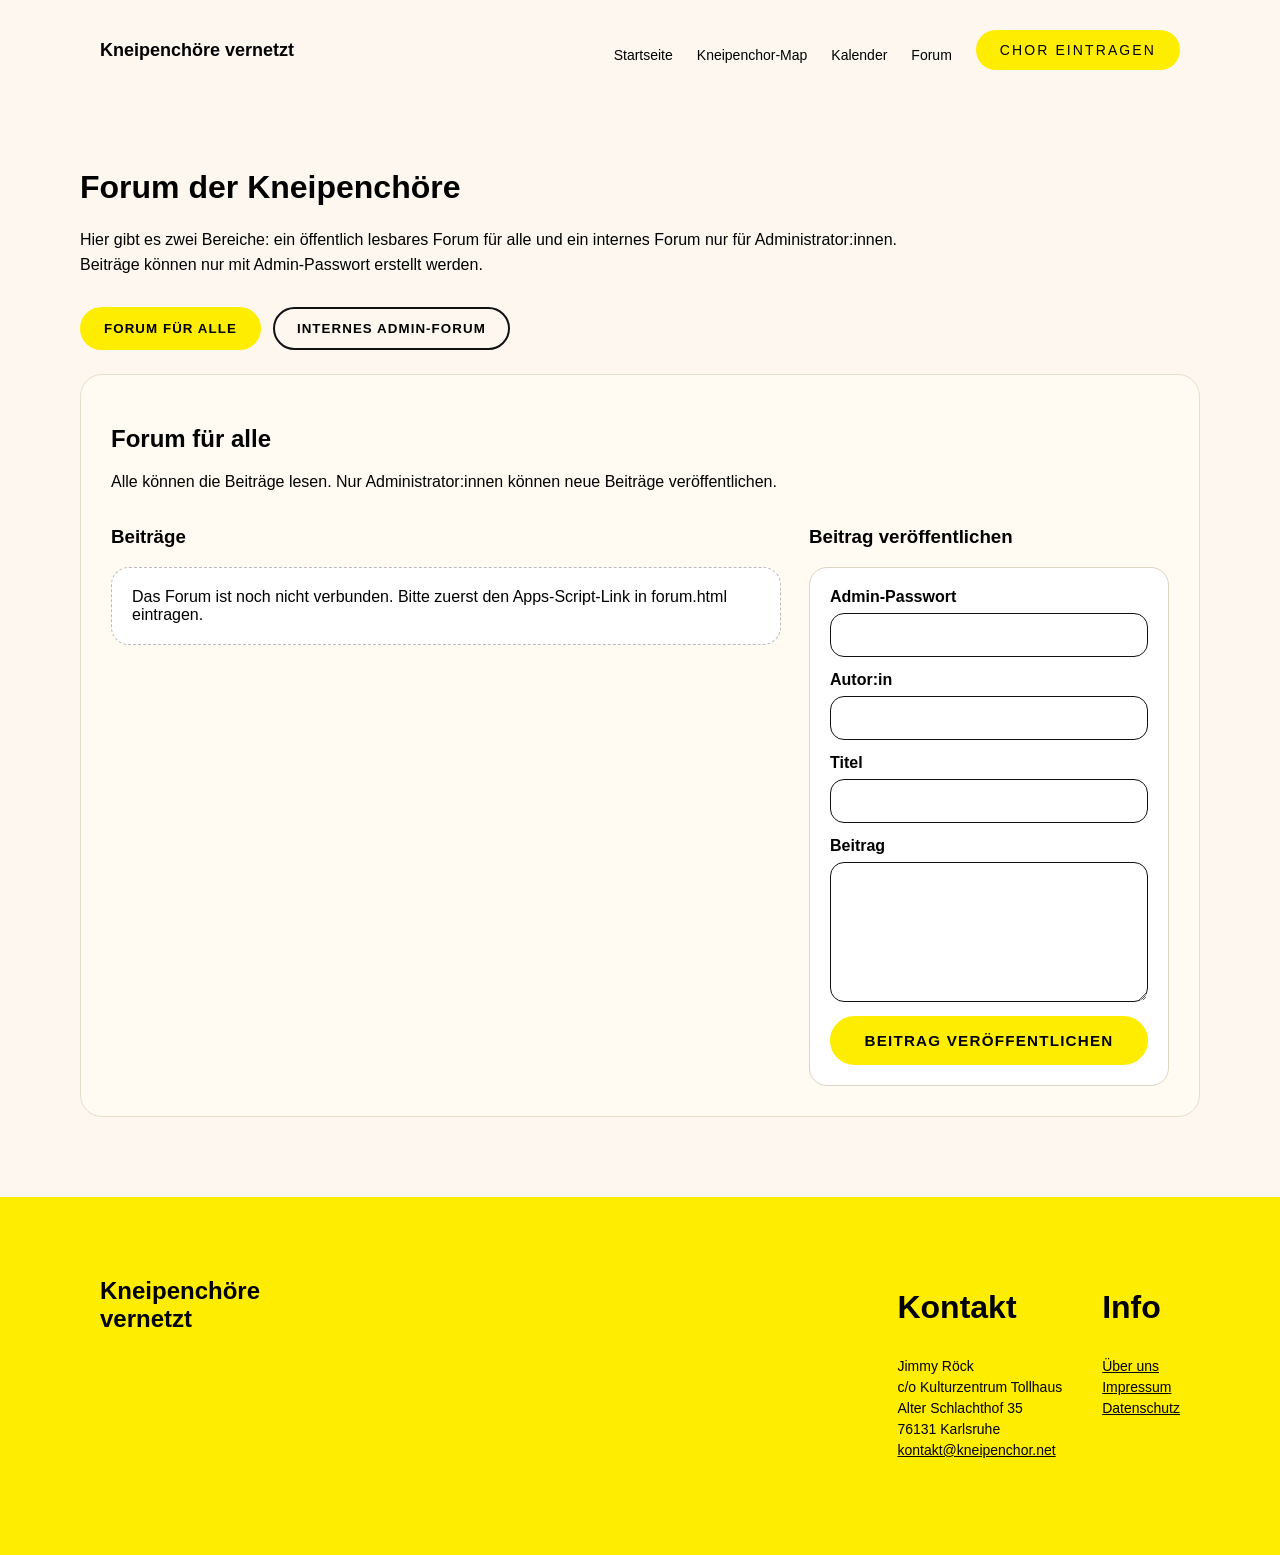
==== index.html @ 540903ea "Add files via upload" ====
<!DOCTYPE html>
<html lang="de">
<head>
  <meta charset="UTF-8" />
  <meta name="viewport" content="width=device-width, initial-scale=1.0" />
  <title>Forum – Kneipenchöre vernetzt</title>
  <link rel="stylesheet" href="Kneipenchor.css" />
  <style>
    .forum-page { max-width: 1120px; margin: 0 auto; padding: 48px 24px 80px; }
    .forum-intro { max-width: 850px; line-height: 1.55; }
    .forum-tabs { display: flex; flex-wrap: wrap; gap: 12px; margin: 30px 0 24px; }
    .forum-tab { border: 2px solid #111; border-radius: 999px; background: transparent; padding: 12px 22px; font-weight: 800; text-transform: uppercase; letter-spacing: .08em; cursor: pointer; }
    .forum-tab.active { background: #ffed00; border-color: #ffed00; }
    .forum-section-box { display: none; background: #fffaf2; border: 1px solid #e8ddcb; border-radius: 22px; padding: 30px; }
    .forum-section-box.active { display: block; }
    .forum-grid { display: grid; grid-template-columns: minmax(0, 1fr) 360px; gap: 28px; align-items: start; }
    .forum-card { background: #fff; border: 1px solid #ded4c2; border-radius: 18px; padding: 20px; margin-bottom: 16px; }
    .forum-card h3 { margin: 0 0 8px; }
    .forum-meta { font-size: .92rem; color: #555; margin: 0 0 12px; }
    .forum-form { display: grid; gap: 14px; background: #fff; border: 1px solid #ded4c2; border-radius: 18px; padding: 20px; }
    .forum-form label { display: grid; gap: 7px; font-weight: 700; }
    .forum-form input, .forum-form textarea { width: 100%; box-sizing: border-box; border: 1.5px solid #111; border-radius: 14px; padding: 12px 14px; background: #fff; font-size: 1rem; font-family: inherit; }
    .forum-form textarea { min-height: 140px; resize: vertical; }
    .forum-button { display: inline-flex; align-items: center; justify-content: center; border-radius: 999px; padding: 14px 24px; background: #ffed00; color: #000; text-decoration: none; font-weight: 800; text-transform: uppercase; letter-spacing: 0.08em; border: 2px solid #ffed00; cursor: pointer; font-family: inherit; font-size: 0.95rem; }
    .forum-button:hover, .forum-button:focus { background: #000; color: #fff; border-color: #000; }
    .forum-note, .forum-message, .forum-error { border-radius: 16px; padding: 16px 18px; margin-top: 18px; border: 1px solid #e8d55b; background: #fff2a8; }
    .forum-error { display: none; background: #ffe1d6; border-color: #e49b88; }
    .forum-message { display: none; }
    .forum-empty { border: 1px dashed #bbb; border-radius: 18px; padding: 20px; background: #fff; }
    .admin-login { background: #fff; border: 1px solid #ded4c2; border-radius: 18px; padding: 20px; margin-bottom: 20px; }
    @media (max-width: 850px) { .forum-grid { grid-template-columns: 1fr; } .forum-page { padding: 32px 18px 60px; } .forum-section-box { padding: 22px; } }
  </style>
</head>
<body>
<header class="main-header">
  <button class="hamburger" aria-label="Menü öffnen" aria-expanded="false" type="button">
    <span class="bar"></span><span class="bar"></span><span class="bar"></span>
  </button>
  <h1 class="site-title">Kneipenchöre vernetzt</h1>
  <nav class="main-nav">
    <ul class="nav-list">
      <li><a href="index.html" class="nav-link">Startseite</a></li>
      <li><a href="Karte.html" class="nav-link">Kneipenchor-Map</a></li>
      <li><a href="kalender.html" class="nav-link">Kalender</a></li>
      <li><a href="forum.html" class="nav-link active">Forum</a></li>
    </ul>
    <a href="eintragen.html" class="register-btn">Chor eintragen</a>
  </nav>
</header>

<main class="forum-page">
  <h1>Forum der Kneipenchöre</h1>
  <p class="forum-intro">
    Hier gibt es zwei Bereiche: ein öffentlich lesbares Forum für alle und ein internes Forum
    nur für Administrator:innen. Beiträge können nur mit Admin-Passwort erstellt werden.
  </p>

  <div class="forum-tabs" role="tablist">
    <button class="forum-tab active" type="button" data-forum-tab="public">Forum für alle</button>
    <button class="forum-tab" type="button" data-forum-tab="admin">Internes Admin-Forum</button>
  </div>

  <section class="forum-section-box active" id="forum-public">
    <h2>Forum für alle</h2>
    <p>Alle können die Beiträge lesen. Nur Administrator:innen können neue Beiträge veröffentlichen.</p>
    <div class="forum-grid">
      <div>
        <h3>Beiträge</h3>
        <div id="public-posts"><p class="forum-empty">Beiträge werden geladen …</p></div>
      </div>
      <aside>
        <h3>Beitrag veröffentlichen</h3>
        <form class="forum-form" id="public-post-form">
          <input type="hidden" name="type" value="public" />
          <label>Admin-Passwort<input name="password" type="password" required /></label>
          <label>Autor:in<input name="author" type="text" required /></label>
          <label>Titel<input name="title" type="text" required /></label>
          <label>Beitrag<textarea name="text" required></textarea></label>
          <button class="forum-button" type="submit">Beitrag veröffentlichen</button>
        </form>
        <div class="forum-message" id="public-success">Der Beitrag wurde gespeichert.</div>
        <div class="forum-error" id="public-error">Der Beitrag konnte nicht gespeichert werden.</div>
      </aside>
    </div>
  </section>

  <section class="forum-section-box" id="forum-admin">
    <h2>Internes Admin-Forum</h2>
    <p>Dieser Bereich ist nur für Administrator:innen. Zum Lesen und Schreiben ist das Admin-Passwort nötig.</p>
    <div class="admin-login" id="admin-login-box">
      <form class="forum-form" id="admin-login-form">
        <label>Admin-Passwort<input id="admin-read-password" type="password" required /></label>
        <button class="forum-button" type="submit">Internes Forum öffnen</button>
      </form>
      <div class="forum-error" id="admin-login-error">Das Passwort stimmt nicht.</div>
    </div>
    <div class="forum-grid" id="admin-forum-content" style="display:none;">
      <div>
        <h3>Interne Beiträge</h3>
        <div id="admin-posts"><p class="forum-empty">Beiträge werden geladen …</p></div>
      </div>
      <aside>
        <h3>Internen Beitrag veröffentlichen</h3>
        <form class="forum-form" id="admin-post-form">
          <input type="hidden" name="type" value="admin" />
          <label>Admin-Passwort<input name="password" id="admin-write-password" type="password" required /></label>
          <label>Autor:in<input name="author" type="text" required /></label>
          <label>Titel<input name="title" type="text" required /></label>
          <label>Beitrag<textarea name="text" required></textarea></label>
          <button class="forum-button" type="submit">Internen Beitrag veröffentlichen</button>
        </form>
        <div class="forum-message" id="admin-success">Der interne Beitrag wurde gespeichert.</div>
        <div class="forum-error" id="admin-error">Der interne Beitrag konnte nicht gespeichert werden.</div>
      </aside>
    </div>
    <div class="forum-note">Das Passwort wird nur dafür genutzt, interne Beiträge zu laden und Beiträge zu speichern.</div>
  </section>
</main>

<footer class="main-footer">
  <div class="footer-brand"><h2 class="footer-title">Kneipenchöre<br>vernetzt</h2></div>
  <nav class="footer-nav">
    <div class="footer-sections">
      <section class="footer-section">
        <h3 class="section-title">Kontakt</h3>
        <p class="section-content">Jimmy Röck<br>c/o Kulturzentrum Tollhaus<br>Alter Schlachthof 35<br>76131 Karlsruhe<br><a href="mailto:kontakt@kneipenchor.net">kontakt@kneipenchor.net</a></p>
      </section>
      <section class="footer-section">
        <h3 class="section-title">Info</h3>
        <p class="section-content"><a href="ueber-uns.html">Über uns</a><br><a href="impressum.html">Impressum</a><br><a href="datenschutz.html">Datenschutz</a></p>
      </section>
    </div>
  </nav>
</footer>

<script>
  const FORUM_SCRIPT_URL = 'https://script.google.com/macros/s/AKfycbzLdsL_ku_-mO5JOnKd44OSN7qqpZAtZ3ubw_N_5BROrwGmOnfCsJSFEuDEUa-CuVCY/exec';

  document.addEventListener('DOMContentLoaded', () => {
    const hamburger = document.querySelector('.hamburger');
    const mainNav = document.querySelector('.main-nav');
    if (hamburger && mainNav) {
      hamburger.addEventListener('click', (event) => {
        event.stopPropagation();
        const isOpen = mainNav.classList.toggle('open');
        hamburger.setAttribute('aria-expanded', isOpen ? 'true' : 'false');
        hamburger.classList.toggle('active', isOpen);
        document.body.style.overflow = isOpen ? 'hidden' : '';
      });
      document.addEventListener('click', (event) => {
        const isOpen = mainNav.classList.contains('open');
        if (isOpen && !mainNav.contains(event.target) && !hamburger.contains(event.target)) {
          mainNav.classList.remove('open');
          hamburger.classList.remove('active');
          hamburger.setAttribute('aria-expanded', 'false');
          document.body.style.overflow = '';
        }
      });
    }

    document.querySelectorAll('[data-forum-tab]').forEach(button => {
      button.addEventListener('click', () => {
        document.querySelectorAll('[data-forum-tab]').forEach(b => b.classList.remove('active'));
        document.querySelectorAll('.forum-section-box').forEach(box => box.classList.remove('active'));
        button.classList.add('active');
        document.getElementById(button.dataset.forumTab === 'admin' ? 'forum-admin' : 'forum-public').classList.add('active');
      });
    });

    ladeOeffentlicheBeitraege();

    document.getElementById('admin-login-form').addEventListener('submit', async (event) => {
      event.preventDefault();
      const password = document.getElementById('admin-read-password').value.trim();
      const ok = await ladeInterneBeitraege(password);
      if (ok) {
        document.getElementById('admin-login-error').style.display = 'none';
        document.getElementById('admin-login-box').style.display = 'none';
        document.getElementById('admin-forum-content').style.display = 'grid';
        document.getElementById('admin-write-password').value = password;
      } else {
        document.getElementById('admin-login-error').style.display = 'block';
      }
    });

    document.getElementById('public-post-form').addEventListener('submit', async (event) => {
      event.preventDefault();
      await sendeBeitrag(event.target, 'public');
    });

    document.getElementById('admin-post-form').addEventListener('submit', async (event) => {
      event.preventDefault();
      await sendeBeitrag(event.target, 'admin');
    });
  });

  function ladeDatenPerJsonp(url) {
    return new Promise((resolve, reject) => {
      const callbackName = 'forumCallback_' + Date.now() + '_' + Math.floor(Math.random() * 10000);
      window[callbackName] = (daten) => {
        delete window[callbackName];
        script.remove();
        resolve(daten);
      };
      const script = document.createElement('script');
      script.src = url + (url.includes('?') ? '&' : '?') + 'callback=' + callbackName + '&_=' + Date.now();
      script.onerror = () => {
        delete window[callbackName];
        script.remove();
        reject(new Error('Daten konnten nicht geladen werden.'));
      };
      document.body.appendChild(script);
    });
  }

  async function ladeOeffentlicheBeitraege() {
    const container = document.getElementById('public-posts');
    if (FORUM_SCRIPT_URL.includes('https://script.google.com/macros/s/AKfycbzLdsL_ku_-mO5JOnKd44OSN7qqpZAtZ3ubw_N_5BROrwGmOnfCsJSFEuDEUa-CuVCY/exec')) {
      container.innerHTML = '<p class="forum-empty">Das Forum ist noch nicht verbunden. Bitte zuerst den Apps-Script-Link in forum.html eintragen.</p>';
      return;
    }
    try {
      const daten = await ladeDatenPerJsonp(FORUM_SCRIPT_URL + '?action=list&type=public');
      renderBeitraege(container, daten.beitraege || [], 'Noch keine öffentlichen Beiträge vorhanden.');
    } catch (error) {
      container.innerHTML = '<p class="forum-empty">Beiträge konnten nicht geladen werden.</p>';
    }
  }

  async function ladeInterneBeitraege(password) {
    const container = document.getElementById('admin-posts');
    if (FORUM_SCRIPT_URL.includes('https://script.google.com/macros/s/AKfycbzLdsL_ku_-mO5JOnKd44OSN7qqpZAtZ3ubw_N_5BROrwGmOnfCsJSFEuDEUa-CuVCY/exec')) {
      container.innerHTML = '<p class="forum-empty">Das Forum ist noch nicht verbunden. Bitte zuerst den Apps-Script-Link in forum.html eintragen.</p>';
      return false;
    }
    try {
      const daten = await ladeDatenPerJsonp(FORUM_SCRIPT_URL + '?action=list&type=admin&password=' + encodeURIComponent(password));
      if (!daten.ok) return false;
      renderBeitraege(container, daten.beitraege || [], 'Noch keine internen Beiträge vorhanden.');
      return true;
    } catch (error) {
      return false;
    }
  }

  async function sendeBeitrag(form, type) {
    const success = document.getElementById(type === 'admin' ? 'admin-success' : 'public-success');
    const error = document.getElementById(type === 'admin' ? 'admin-error' : 'public-error');
    const button = form.querySelector('button[type="submit"]');
    success.style.display = 'none';
    error.style.display = 'none';
    button.disabled = true;
    button.textContent = 'Wird gespeichert …';

    const data = new FormData(form);
    const params = new URLSearchParams();
    params.set('action', 'create');
    for (const [key, value] of data.entries()) params.set(key, value);

    try {
      const result = await ladeDatenPerJsonp(FORUM_SCRIPT_URL + '?' + params.toString());
      if (!result.ok) throw new Error(result.nachricht || 'Fehler');
      form.reset();
      success.style.display = 'block';
      if (type === 'admin') {
        const password = document.getElementById('admin-read-password').value.trim();
        document.getElementById('admin-write-password').value = password;
        await ladeInterneBeitraege(password);
      } else {
        await ladeOeffentlicheBeitraege();
      }
    } catch (fehler) {
      error.style.display = 'block';
    } finally {
      button.disabled = false;
      button.textContent = type === 'admin' ? 'Internen Beitrag veröffentlichen' : 'Beitrag veröffentlichen';
    }
  }

  function renderBeitraege(container, beitraege, leerText) {
    if (!beitraege.length) {
      container.innerHTML = '<p class="forum-empty">' + escapeHtml(leerText) + '</p>';
      return;
    }
    container.innerHTML = beitraege.map(beitrag => `
      <article class="forum-card">
        <h3>${escapeHtml(beitrag.titel || 'Ohne Titel')}</h3>
        <p class="forum-meta">${escapeHtml(beitrag.datum || '')} · ${escapeHtml(beitrag.autor || '')}</p>
        <p>${escapeHtml(beitrag.text || '').replace(/\n/g, '<br>')}</p>
      </article>
    `).join('');
  }

  function escapeHtml(value) {
    return String(value || '').replace(/[&<>"']/g, c => ({
      '&':'&amp;','<':'&lt;','>':'&gt;','"':'&quot;',"'":'&#039;'
    }[c]));
  }
</script>
</body>
</html>
---- Kneipenchor.css ----
/* ---------------------------------------- */
/* ========== Variables =================== */
/* ---------------------------------------- */
:root {
  --color-black: #000;
  --color-white: #fff;
  --color-yellow: rgba(255, 237, 0, 1);
  --color-light-bg: rgba(253, 247, 240, 1);
  --color-dark-text: #2b2b2b;
  --font-main: Manrope, -apple-system, Roboto, Helvetica, sans-serif;
  --font-alt: Nunito Sans, -apple-system, Roboto, Helvetica, sans-serif;
  --font-size-sm: 14px;
  --font-size-md: 18px;
  --font-size-lg: 20px;
  --font-size-xl: 24px;
  --font-size-hero: 56px;
  --font-weight-normal: 400;
  --font-weight-medium: 500;
  --font-weight-bold: 700;
  --border-radius-sm: 12px;
  --border-radius-md: 24px;
  --padding-sm: 12px 16px;
  --padding-md: 12px 24px;
  --gap-sm: 16px;
  --gap-md: 24px;
  --gap-lg: 40px;
  --gap-xl: 100px;
}

/* ---------------------------------------- */
/* ========== 1. Base Styles ============= */
/* ---------------------------------------- */
body {
  margin: 0;
  padding: 0;
  background-color: var(--color-light-bg);
  font-family: var(--font-alt);
}
.break {
  display: block;
}
a {
    color: var(--color-black);
}



/* ---------------------------------------- */
/* ========== 2. Header =================== */
/* ---------------------------------------- */
.site-header, .main-header {
  display: flex;
  min-height: 100px;
  padding: 0 var(--gap-xl);
  align-items: center;
  justify-content: space-between;
  gap: var(--gap-lg) var(--gap-xl);
}

.logo, .site-title {
  color: var(--color-black);
  font-size: var(--font-size-md);
  font-family: var(--font-main);
  font-weight: var(--font-weight-bold);
  line-height: 1;
  margin: 0;
}

.nav-container, .main-nav {
  display: flex;
  min-width: 240px;
  align-items: center;
  gap: var(--gap-md);
  font-size: var(--font-size-sm);
  font-weight: var(--font-weight-normal);
}

.nav-list {
  display: flex;
  list-style: none;
  margin-top: 24px;
  padding: 0;
  gap: 24px;
}

.nav-link {
  color: var(--color-black);
  text-decoration: none;
  font-weight: var(--font-weight-normal);
}

.cta-button, .register-btn {
  border-radius: var(--border-radius-md);
  font-size: var(--font-size-sm);
  text-decoration: none;
  background-color: var(--color-black);
  color: var(--color-white);
  padding: var(--padding-md);
  border: none;
  font-weight: var(--font-weight-medium);
  text-transform: uppercase;
  letter-spacing: 2.1px;
  cursor: pointer;
}
nav a[href*="eintragen"] {
  background-color: #ffed00;
  color: #000;
  padding: var(--padding-md);
  border-radius: var(--border-radius-md);
  text-decoration: none;
  font-weight: var(--font-weight-medium);
  display: inline-block;
}

nav a[href*="eintragen"]:hover,
nav a[href*="eintragen"]:focus {
  background-color: #e6bf00; /* etwas dunkler beim Hover */
}

/* Hamburger-Styling */

/* Hamburger-Icon */
.hamburger {
  display: none;
  text-align: center;      /* Horizontal zentrieren */
  width: 48px;
  height: 40px;
  background: none;
  border: none;
  cursor: pointer;
  z-index: 1100;
  vertical-align: middle;  /* Falls im Inline-Kontext */
  line-height: 0.5;
}
.hamburger .bar {
  display: inline-block;
  height: 3px;
  width: 24px;
  background-color: #000;
  border-radius: 2px;
  margin: 4px 0;
  line-height: 0.5;
}

/* Desktop: Navigation immer sichtbar */
@media (min-width: 1095px) {
  .main-nav {
    display: flex !important; /* immer sichtbar */
    flex-direction: row;
    gap: var(--gap-md);
    background: none;
    box-shadow: none;
    position: static;
    padding: 0;
  }
  .hamburger {
    display: none;
  }
}

/* Mobil */
@media (max-width: 1094px) {
  .hamburger {
    display: block; /* sichtbar */
    position: relative; /* notwendig, damit z-index wirkt */
  }
  .main-header {
    padding-left: 16px;
  }
  .main-nav {
    display: none; /* standard versteckt */
    position: absolute;
    top: 0;
    left: 0;
    background: white;
    box-shadow: -4px 0 10px rgba(0,0,0,0.1);
    flex-direction: column;
    gap: 16px;
    padding: 16px;
    width: 200px; /* nach Wunsch anpassen */
    z-index: 2000;
  }
  .main-nav.open {
    display: flex;
    height: 100%;
    align-items: start;
  }
  .nav-list {
    flex-direction: column;
    align-items: flex-start;
    padding-left: 24px;
    gap: 16px;
  }
  .register-btn {
    align-self: stretch;
    margin-top: 48px;
  }
}
  




/* ---------------------------------------- */
/* ========== 3. Hero Section ============= */
/* ---------------------------------------- */
.hero-section {
  display: flex;
  padding: 80px var(--gap-xl);
  align-items: center;
  gap: var(--gap-lg) 64px;
  flex-wrap: wrap;
  width: 100%;
  position: relative; /* wichtig für ggf. positionierte Inhalte */
}

.hero-content {
  flex: 1;
  min-width: 240px;
}

.hero-img {
  width: 100%;
  max-height: 600px; /* Begrenzung nur fürs Bild */
  max-width: 647px;
  height: auto;
  object-fit: cover;
  display: block;
  flex: 1 1 300px; /* falls du Flexbox für die Größe nutzt */
}

.hero-subtitle, .hero-description {
  color: var(--color-black);
  font-size: var(--font-size-sm);
  margin: 0;
}

.hero-subtitle {
  font-weight: var(--font-weight-bold);
}

.hero-title {
  color: var(--color-dark-text);
  font-size: var(--font-size-hero);
  font-family: var(--font-main);
  font-weight: var(--font-weight-medium);
  line-height: 60px;
  margin: 16px 0 0;
}

.hero-description {
  margin: 28px 0;
}

@media (max-width: 768px) {
  .hero-section {
    padding: 40px 20px 60px 20px;
  }
}


/* ---------------------------------------- */
/* ========== 4. Map Section ============== */
/* ---------------------------------------- */

.map-image-container {
  width: 100%;
  overflow: hidden;
}

.header-img {
  width: 100%;
  height: auto;
  display: block;
  max-width: 100%;
}

.map-section {
  position: relative;/* Positionierung der Karte, um das Overlay oben zu platzieren */
  background-color: var(--color-white);
  width: 100%;
  overflow: visible;
  z-index: 0;
}

#map {
  width: 100%;
  height: 450px;
}

.map-container {
  position: relative;
  overflow: hidden;
  width: 100%;
  z-index: 0;
}

.map-title {
  text-align: center;
  margin: 0 auto 1rem auto; /* oben/seitlich/unten zentriert */
  max-width: 800px; /* optional: verhindert zu lange Zeilen */
  color: var(--color-dark-text);
  font-size: var(--font-size-xl);
  font-family: var(--font-main);
  font-weight: var(--font-weight-medium);
  line-height: 60px;
  margin: 0;
}

.map-image {
  aspect-ratio: 1.68;
}

.map-main {
  aspect-ratio: 3.89;
}

.map-image, .map-main {
  width: 100%;
  height: auto;
  object-fit: contain;
  max-width: 1204px;
}


.mapboxgl-popup {
  position: fixed !important; /* oder absolute */
  z-index: 9999 !important;
  pointer-events: auto;
}

  

.mapboxgl-map {
    overflow: inherit !important;
}


.map-marker, .mapboxgl-marker {
  position: absolute;
  top: -30px !important;
}

/* Mobile Ansicht */
@media (max-width: 768px) {
.map-title {
  text-align: center;
  font-size: clamp(1.5rem, 2vw, 2.5rem);
  margin-bottom: 1rem;
}
  }

/*---------------------------------------- */
/* ========== 5. Choir Popups auf Karte =============== */
/* ---------------------------------------- */
.mapboxgl-popup-content {
  position: relative !important;
  border-radius: 16px !important;
  max-width: 360px;
  font-family: var(--font-alt);
  font-size: 14px;
  padding: 0;
  box-shadow: 0 4px 8px rgba(0, 0, 0, .2) !important;
}


.chor-popup {
  display: flex;
  flex-direction: column;
}
.chor-popup-facts {
  display: flex;
  max-width: 360px;
  gap: 0px; /* Abstand Bild - Text */
  align-items: flex-start; /* Damit Bild und Text oben ausgerichtet sind */
}

.chor-popup-img {
  width: 100px;
  height: 100px;
  object-fit: cover;
  max-width: 100%;
  display: block;
  margin: 8px 0px 8px 16px;
  flex-shrink: 0; /* Bild nicht schrumpfen lassen */
}

.chor-popup-text {
  flex: 1;
  display: flex;
  flex-direction: column;
  justify-content: center;
  flex: 1; /* Text nimmt den restlichen Platz ein */
}

.chor-popup-title {
  font-weight: bold;
  font-size: 18px;
  margin: 12px 16px 4px;
}

.chor-popup-desc {
  margin: 0 16px 12px;
  line-height: 1.4;
  max-height: 5.6em; /* 4 Zeilen */
  overflow: hidden;
  text-overflow: ellipsis;
  display: -webkit-box;
  -webkit-line-clamp: 4;
  -webkit-box-orient: vertical;
}

.chor-popup-line {
  border: none;
  border-top: 0.5px solid #aaa;
  margin: 0 16px 12px;
}

.chor-popup-leitung {
  text-align: center;
  font-weight: 500;
  margin-bottom: 12px;
}

.chor-popup-stats {
  display: flex;
  justify-content: space-around;
  text-align: center;
  margin: 0 16px 16px;
}

.chor-popup-stats .label {
  font-size: 12px;
  color: #666;
}

.chor-popup-stats .value {
  font-weight: bold;
  font-size: 16px;
}

.chor-popup-btn {
  background-color: #ffED00;
  color: #000;
  text-align: center;
  display: block;
  margin: 0 16px 12px;
  padding: 12px 16px;
  border-radius: 8px;
  font-weight: bold;
  text-decoration: none;
}

.chor-popup-kontakt {
  text-align: center;
  font-size: 13px;
  margin-bottom: 12px;
}



/* ---------------------------------------- */
/* ========== 6. Choir List =============== */
/* ---------------------------------------- */

.choir-list {
  padding: 0px 80px 80px 0px;
  width: 100%;
}

.filter-section {
  display: flex;
  align-items: center;
  gap: 24px;
  padding: 40px 40px;
  flex-wrap: wrap;
}

.filter-title {
  font-size: 14px;
  font-weight: 700;
  letter-spacing: 2.1px;
  margin: 0;
}

select {
  appearance: none;        /* entfernt Standard-Pfeil */
  -webkit-appearance: none;
  -moz-appearance: none;
  background-color: rgba(253, 247, 240, 1);
  border: 1px solid #000;
  padding: 14px 24px;
  border-radius: 24px;
  font-size: 14px;
  font-weight: 500;
  text-transform: uppercase;
  letter-spacing: 2.1px;
  cursor: pointer;
  background-image: url('data:image/svg+xml;utf8,<svg fill="%23666" height="18" viewBox="0 0 24 24" width="18" xmlns="http://www.w3.org/2000/svg"><path d="M7 10l5 5 5-5z"/></svg>');
  background-repeat: no-repeat;
  background-position: right 12px center;
  background-size: 16px;
  padding-right: 40px; /* Platz für Icon */
}

.filter-buttons,
#bundesland-filter,
#genre-filter {
  margin: 8px;
}



.filter-buttons {
  display: flex;
  gap: 24px;
  flex-wrap: wrap;
}

.filter-btn {
  display: flex;
  align-items: center;
  gap: 16px;
  border: 1px solid #000;
  border-radius: 24px;
  padding: 12px 24px;
  background: none;
  font-size: 14px;
  font-weight: 500;
  text-transform: uppercase;
  letter-spacing: 2.1px;
  cursor: pointer;
}

.filter-btn img {
  width: 24px;
  height: 24px;
}

.choir-card {
  display: flex;
  flex-wrap: nowrap;       /* Inhalte nebeneinander */
  gap: 20px;               /* Abstand zwischen den Bereichen */
  width: 100%;             /* volle Breite des Containers */
  /* max-width: 900px;         optional max. Breite */
  /* margin: 0 auto;           zentriert im Container */
  background: #fff;        /* Hintergrundfarbe, optional */
  padding: 16px;
  box-sizing: border-box;
  border-radius: 8px;      /* optional abgerundete Ecken */
  margin-top: 24px;
  /*box-shadow: 0 0 8px rgba(0,0,0,0.1);  optional Schatten */
}

.choir-card,
.choir-info,
.choir-details {
  overflow-wrap: break-word;  /* lange Wörter umbrechen */
  word-wrap: break-word;
  hyphens: auto;              /* optionale Silbentrennung */
}


.choir-image {
  flex-shrink: 1; /* Bild darf auch schrumpfen */
  min-width: 100px; /* aber nicht kleiner als 100px */
  max-width: 360px; 
  object-fit: cover; /* Bild füllt Fläche aus, ohne Verzerrung */
  aspect-ratio: 1.88;
  width: 100%;
  object-fit: cover;
}

.choir-info, .choir-details {
  flex: 1;
  padding: 16px;
  min-width: 240px;
}

.choir-name {
  font-size: 20px;
  font-family: Manrope, -apple-system, Roboto, Helvetica, sans-serif;
  font-weight: 700;
  margin: 0;
}

.choir-description {
  font-size: 14px;
  margin: 24px 0;
}

.label {
  font-size: 12px;
  font-weight: 400;
  display: block;
}

.conductor-info {
  padding: 8px 0;
}

.conductor-name {
  font-size: 14px;
  font-weight: 700;
  display: block;
  margin-top: 4px;
}

.stats {
  display: flex;
  padding: 0 12px;
  gap: 22px;
  justify-content: space-between;
}

.stat-item {
  text-align: center;
}

.stat-label {
  font-size: 12px;
  font-weight: 400;
  display: block;
}

.stat-value {
  font-size: 14px;
  font-weight: 700;
  display: block;
  margin-top: 4px;
}

.choir-website {
  display: block;
  background-color: rgba(255, 237, 0, 1);
  margin-top: 16px;
  padding: 16px;
  text-align: center;
  text-decoration: none;
  color: #000;
  font-weight: 700;
  font-size: 14px;
}

.contact-info {
  display: flex;
  margin-top: 16px;
  gap: 24px;
  flex-direction: column;
}

.contact-text {
  flex: 1;
  margin: 0;
  font-size: 14px;
}

.social-links {
  display: flex;
  gap: 8px;
}

.social-link img {
  width: 24px;
  height: 24px;
}


/* Mobile Ansicht: alles untereinander */
@media (max-width: 768px) {
  .choir-card {
    width: 100%;
    box-sizing: border-box;
    flex-direction: column;
    gap: 12px;
  }
  
  .choir-image {
    width: 100%;           /* Bild nimmt volle Breite ein */
    height: auto;
    max-width: none;
  }
    .choir-details {
    padding: 0;           
  }
  
  .choir-info,
  .choir-details {
    width: 100%;           /* volle Breite */
  }
}

@media (max-width: 768px) {
  .filter-section {
    padding: 40px 20px 0px 20px;
    flex-direction: column;
    align-items: flex-start;
    gap: 0;
  }
    .filter-buttons, #bundesland-filter, #genre-filter {
    flex-direction: column;
    gap: 16px;
    width: 100%;
    margin-left: 0;
    margin-right: 0;
    margin-top: 24px;
  }
    .filter-section select {
    width: 100%;
  }

  #aufnahmestopp-filter {
    margin-top: 24px;
  }
}


/* ---------------------------------------- */
/* ========== 7. Contact ========= */
/* ---------------------------------------- */
.contact-section {
  display: flex;
  flex-wrap: wrap;
  justify-content: space-between;
  padding: 80px 100px;
  gap: 40px;
}

.contact-content {
  display: flex;
  align-items: flex-start; /* sorgt für obere Ausrichtung */
  flex-wrap: wrap;
  justify-content: space-between;
  gap: 40px;
  width: 100%;
}

.contact-info,
.contact-form {
  flex: 1 1 300px;
  min-width: 240px;
}

.contact-title {
  color: rgba(43, 43, 43, 1);
  font-size: 56px;
  font-family: var(--font-alt);
  font-weight: 500;
  line-height: 60px;
  margin: 0;
}

.contact-description {
  color: rgba(0, 0, 0, 1);
  font-size: 14px;
  font-weight: 400;
  margin-top: 28px;
}

.form-group {
  margin-bottom: 24px;
}

.contact-form label {
  font-size: 12px;
  font-weight: 700; /* falls gewünscht */
  display: block;
  margin-bottom: 4px;
}

.required {
  font-weight: 300;
}

.name-inputs {
  display: flex;
  gap: 24px;
}

.input-group {
  flex: 1;
}

.contact-form .form-input,
.contact-form .form-textarea {
  border-radius: 24px;
  border: 1px solid black;
  padding: 12px 16px;
  font-size: 14px;
  width: 100%;
  box-sizing: border-box;
  background-color: transparent;
  transition: background-color 0.3s ease;
}

.contact-form .form-textarea {
  min-height: 96px; /* doppelt so hoch wie min-height 39px */
  resize: vertical;
}
.contact-description a {
  color: inherit;
  text-decoration: none;
  font-weight: bold;
}

.submit-button {
  border-radius: 24px;
  background-color: var(--color-yellow);
  min-height: 48px;
  padding: 12px 24px;
  font-size: 14px;
  font-weight: var(--font-weight-medium);
  text-transform: uppercase;
  letter-spacing: 2.1px;
  border: none;
  cursor: pointer;
  transition: background-color 0.3s ease;
}


.form-input:hover,
.form-input:focus,
.form-textarea:hover,
.form-textarea:focus,
.submit-btn:hover {
  background-color: #fff;
}

@media (max-width: 768px) {
  .contact-section {
    flex-direction: column;
    align-items: stretch;
    padding: 40px 20px 60px 20px;
  }

  .contact-info,
  .contact-form {
    width: 100%;
  }

  .name-inputs {
    flex-direction: column;
    gap: 16px;
  }
}
/* ---------------------------------------- */
/* ========== 8. Section Forum =================== */
/* ---------------------------------------- */ 

.forum-section {
  background-color: rgba(0, 0, 0, 1);
  display: flex;
  padding: 80px 100px;
  align-items: center;
  gap: 40px 64px;
  flex-wrap: wrap;
}

.forum-image {
  flex: 1;
  min-width: 240px;
}

.forum-img {
  aspect-ratio: 0.83;
  width: 100%;
  max-width: 479px;
  object-fit: contain;
}

.forum-content {
  flex: 1;
  min-width: 240px;
  color: rgba(254, 244, 244, 1);
}

.forum-subtitle {
  font-size: 14px;
  font-weight: 700;
  margin: 0;
}

.forum-title {
  font-size: 56px;
  font-family:
    Manrope,
    -apple-system,
    Roboto,
    Helvetica,
    sans-serif;
  font-weight: 500;
  line-height: 60px;
  margin: 16px 0 0;
}

.forum-description {
  font-size: 14px;
  font-weight: 400;
  margin: 28px 0;
}

.forum-button {
  border-radius: 24px;
  background-color: rgba(255, 237, 0, 1);
  min-height: 48px;
  padding: 12px 24px;
  color: rgba(0, 0, 0, 1);
  font-size: 14px;
  font-weight: 500;
  text-transform: uppercase;
  letter-spacing: 2.1px;
  border: none;
  cursor: pointer;
  text-decoration: none;
}

@media (max-width: 768px) {
  .forum-section {
    padding: 40px 20px 60px 20px;
  }
}

/* ---------------------------------------- */
/* ========== 9. Footer =================== */
/* ---------------------------------------- */

.main-footer {
  background-color: var(--color-yellow);
  color: var(--color-black);
  width: 100%;
  overflow-x: hidden; /* verhindert horizontales Scrollen */
  box-sizing: border-box;
  padding: 60px 100px 80px 100px;
  display: flex;
  justify-content: space-between;
  flex-wrap: wrap; /* für mobile Fallback */
  gap: 40px;
}

.footer-brand {
  flex: 1;
}

.footer-title {
  font-size: 24px;
  font-weight: bold;
  text-align: left;
}

.footer-nav {
  flex: 2;
}

.footer-sections {
  display: flex;
  max-width: 100%;
  gap: 40px;
  justify-content: flex-end; /* optional – richtet alle Sections nach rechts aus */
}

.footer-section {
  display: flex;
  flex-direction: column;
  text-align: left;
  width: auto; /* lässt Breite vom Inhalt bestimmen */
  max-width: 300px; /* optional: Begrenzung, falls Inhalte zu lang sind */
}

.section-title {
  font-size: 18px;
  margin-bottom: 8px;
}

.section-content {
  font-size: 14px;
  line-height: 1.5;
}

.section-link {
  font-weight: bold !important;
  font-size: 14px;
  color: inherit !important;
}

/* 🔁 Responsive: untereinander auf kleinen Geräten */
@media (max-width: 768px) {
  .main-footer {
    flex-direction: column;
    padding: 40px 20px 60px 20px;
  }

  .footer-nav {
    justify-content: flex-start;
    margin-top: 40px;
  }

  .footer-sections {
    flex-direction: column;
    align-items: flex-start;
    gap: 24px;
  }

  .footer-section {
    width: 100%; /* bei schmalem Screen wieder auf volle Breite */
    max-width: none;
  }
  
}

/* ---------------------------------------- */
/* ========== 10. Kalender ================ */
/* ---------------------------------------- */

.calendar-section {
  padding: 0rem 2rem 0rem 2rem;
  background-color: #fdfdfd;
  text-align: left;
}
.calendar-section h2 {
  text-align: left;
}
.hinweis-section {
  padding: 0rem 2rem 4rem 2rem;
}

.calendar-section select {
  max-width: 318px;
}


.calendar-title {
  font-size: 2rem;
  margin-bottom: 2rem;
  color: var(--text-color); /* passe ggf. deine Farbvariablen an */
}

.calendar-wrapper {
  max-width: 100%;
  overflow-x: auto;
  border: 2px solid #ccc;
  border-radius: 12px;
  box-shadow: 0 0 8px rgba(0,0,0,0.1);
}

.calendar-iframe {
  width: 100%;
  min-height: 600px;
  border: none;
}

iframe[src*="docs.google.com/forms"] {
  width: 100% !important;
  max-width: 100%;
  border: none;
  margin: 2rem auto;
  scrolling: no;
}

.form-intro {
  width: 100%;
  max-width: 100%;
  margin: 0 auto;
  padding: 0;
  max-width: 800px;
  box-sizing: border-box;
}
.form-intro li {
  margin-bottom: 16px;
}
.form-page {
  padding: 1.5rem;
  box-sizing: border-box;
}
.form-container {
  width: 100%;
  max-width: 900px;
  height: 1700px;
  border: none;
  overflow: hidden;
  display: block;
  margin: 2rem auto;
  padding: 0;
  box-sizing: border-box;
}
.form-container iframe {
  width: 100%;
  border: none;
  display: block;
}

/* Für kleine Bildschirme: weniger Höhe, automatischer Rand */
@media (max-width: 600px) {
  .form-container iframe {
    height: 1800px;
    padding: 0 10px;
  }
}

.content-section {
  padding: 4rem 1rem;
  background-color: #f9f9f9;
  text-align: left;
}

.section-inner {
  max-width: 800px;
  margin: 0 auto;
}

.section-title {
  font-size: 2rem;
  margin-bottom: 1rem;
}

.section-description {
  font-size: 1.2rem;
  line-height: 1.6;
}
/* ---------------------------------------- */
/* ========== Datenschutz ================ */
/* ---------------------------------------- */

/* Datenschutzerklärung linksbündig */
.content-section.datenschutz-content {
  text-align: left !important;
  white-space: pre-line;
  line-height: 1.5;
}
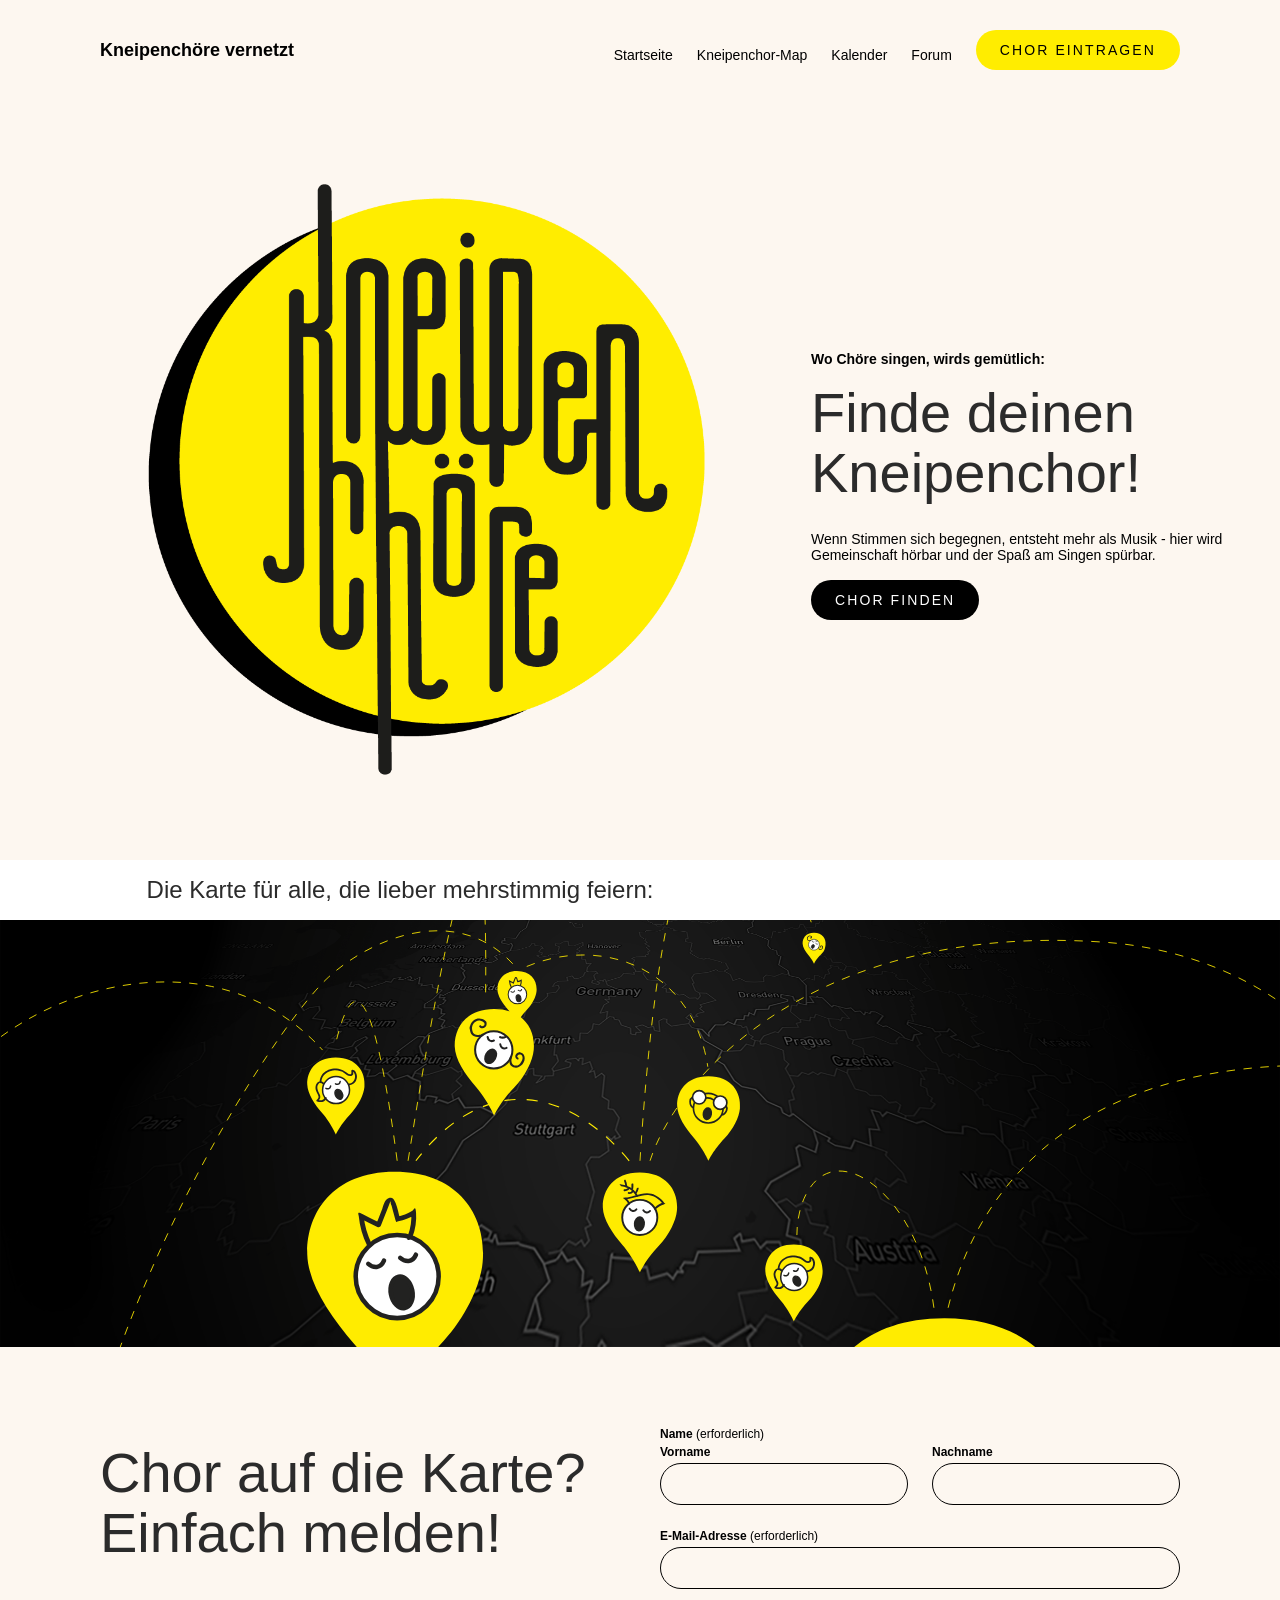
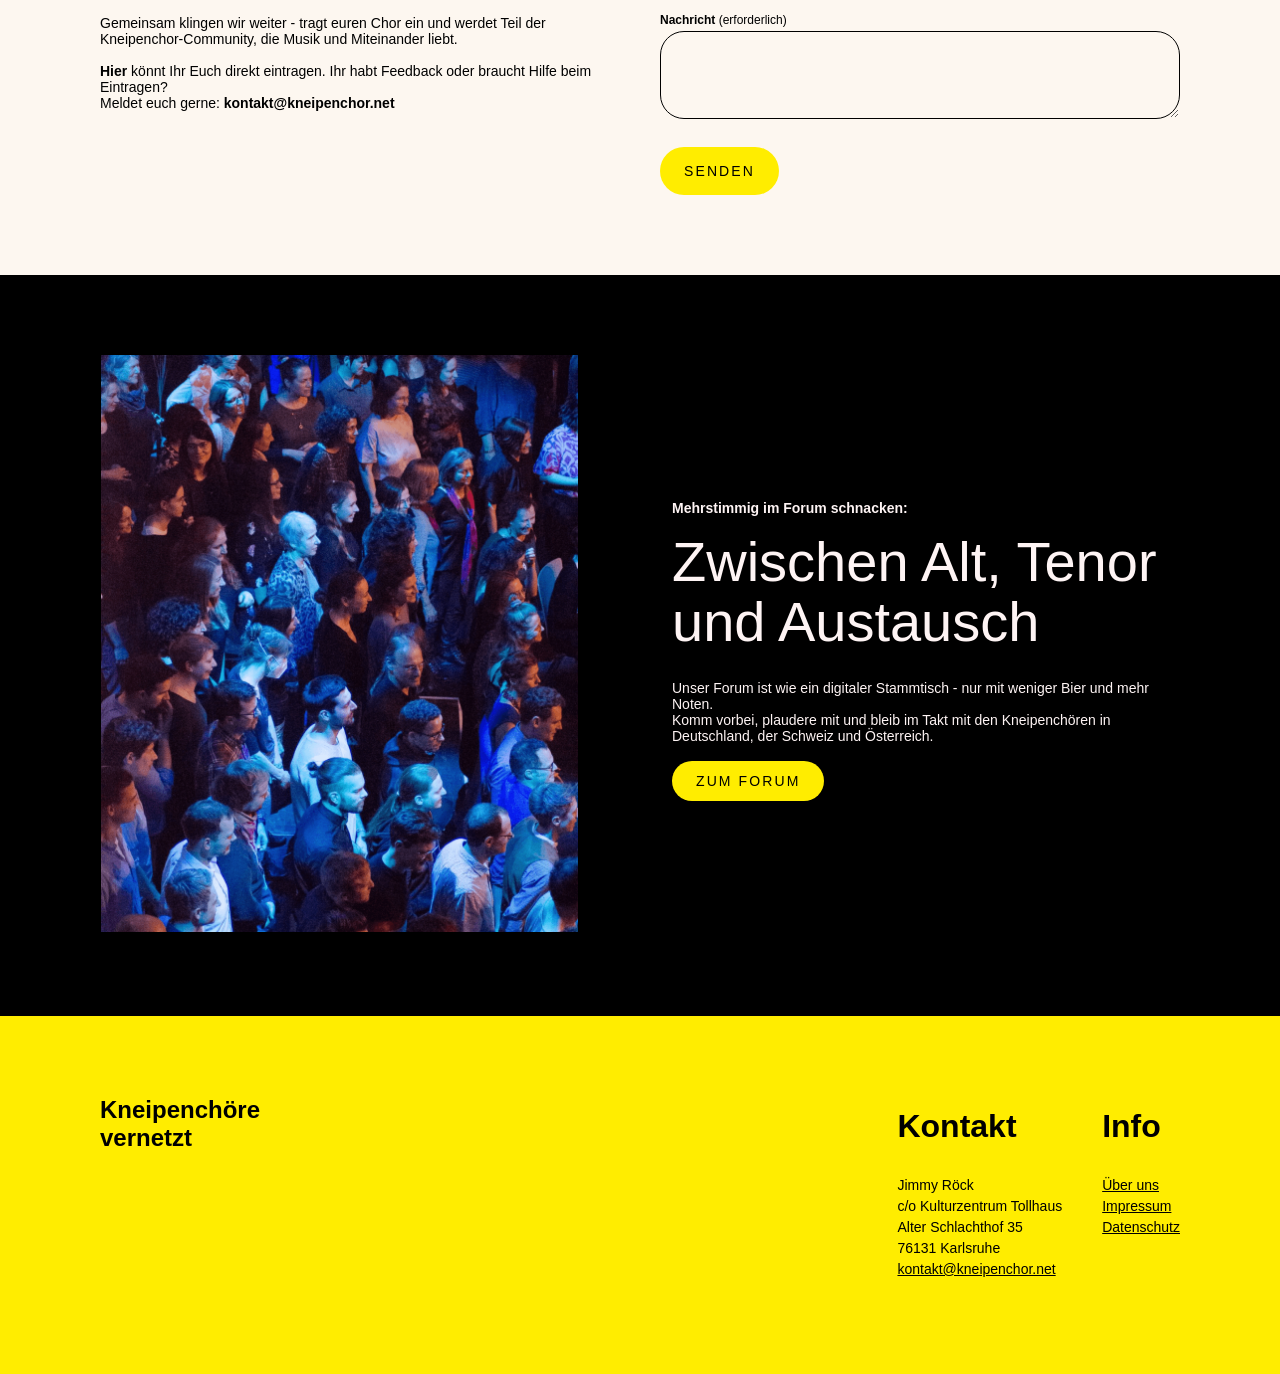
==== commit b54120fe: "Add files via upload" ====
--- a/index.html
+++ b/index.html
@@ -1,301 +1,193 @@
 <!DOCTYPE html>
 <html lang="de">
+<html>
 <head>
-  <meta charset="UTF-8" />
-  <meta name="viewport" content="width=device-width, initial-scale=1.0" />
-  <title>Forum – Kneipenchöre vernetzt</title>
-  <link rel="stylesheet" href="Kneipenchor.css" />
-  <style>
-    .forum-page { max-width: 1120px; margin: 0 auto; padding: 48px 24px 80px; }
-    .forum-intro { max-width: 850px; line-height: 1.55; }
-    .forum-tabs { display: flex; flex-wrap: wrap; gap: 12px; margin: 30px 0 24px; }
-    .forum-tab { border: 2px solid #111; border-radius: 999px; background: transparent; padding: 12px 22px; font-weight: 800; text-transform: uppercase; letter-spacing: .08em; cursor: pointer; }
-    .forum-tab.active { background: #ffed00; border-color: #ffed00; }
-    .forum-section-box { display: none; background: #fffaf2; border: 1px solid #e8ddcb; border-radius: 22px; padding: 30px; }
-    .forum-section-box.active { display: block; }
-    .forum-grid { display: grid; grid-template-columns: minmax(0, 1fr) 360px; gap: 28px; align-items: start; }
-    .forum-card { background: #fff; border: 1px solid #ded4c2; border-radius: 18px; padding: 20px; margin-bottom: 16px; }
-    .forum-card h3 { margin: 0 0 8px; }
-    .forum-meta { font-size: .92rem; color: #555; margin: 0 0 12px; }
-    .forum-form { display: grid; gap: 14px; background: #fff; border: 1px solid #ded4c2; border-radius: 18px; padding: 20px; }
-    .forum-form label { display: grid; gap: 7px; font-weight: 700; }
-    .forum-form input, .forum-form textarea { width: 100%; box-sizing: border-box; border: 1.5px solid #111; border-radius: 14px; padding: 12px 14px; background: #fff; font-size: 1rem; font-family: inherit; }
-    .forum-form textarea { min-height: 140px; resize: vertical; }
-    .forum-button { display: inline-flex; align-items: center; justify-content: center; border-radius: 999px; padding: 14px 24px; background: #ffed00; color: #000; text-decoration: none; font-weight: 800; text-transform: uppercase; letter-spacing: 0.08em; border: 2px solid #ffed00; cursor: pointer; font-family: inherit; font-size: 0.95rem; }
-    .forum-button:hover, .forum-button:focus { background: #000; color: #fff; border-color: #000; }
-    .forum-note, .forum-message, .forum-error { border-radius: 16px; padding: 16px 18px; margin-top: 18px; border: 1px solid #e8d55b; background: #fff2a8; }
-    .forum-error { display: none; background: #ffe1d6; border-color: #e49b88; }
-    .forum-message { display: none; }
-    .forum-empty { border: 1px dashed #bbb; border-radius: 18px; padding: 20px; background: #fff; }
-    .admin-login { background: #fff; border: 1px solid #ded4c2; border-radius: 18px; padding: 20px; margin-bottom: 20px; }
-    @media (max-width: 850px) { .forum-grid { grid-template-columns: 1fr; } .forum-page { padding: 32px 18px 60px; } .forum-section-box { padding: 22px; } }
-  </style>
+  <meta charset="UTF-8">
+  <meta name="viewport" content="width=device-width, initial-scale=1.0">
+  <title>Kneipenchöre vernetzt</title>
+<link rel="stylesheet" href="Kneipenchor.css">
 </head>
 <body>
+
+
+
 <header class="main-header">
-  <button class="hamburger" aria-label="Menü öffnen" aria-expanded="false" type="button">
-    <span class="bar"></span><span class="bar"></span><span class="bar"></span>
-  </button>
+   <button class="hamburger" aria-label="Menü öffnen" aria-expanded="false" type="button">
+  <span class="bar"></span>
+  <span class="bar"></span>
+  <span class="bar"></span>
+</button>
+
+  
   <h1 class="site-title">Kneipenchöre vernetzt</h1>
+ 
   <nav class="main-nav">
     <ul class="nav-list">
       <li><a href="index.html" class="nav-link">Startseite</a></li>
       <li><a href="Karte.html" class="nav-link">Kneipenchor-Map</a></li>
       <li><a href="kalender.html" class="nav-link">Kalender</a></li>
-      <li><a href="forum.html" class="nav-link active">Forum</a></li>
+      <li><a href="forum.html" class="nav-link">Forum</a></li>
     </ul>
     <a href="eintragen.html" class="register-btn">Chor eintragen</a>
   </nav>
 </header>
 
-<main class="forum-page">
-  <h1>Forum der Kneipenchöre</h1>
-  <p class="forum-intro">
-    Hier gibt es zwei Bereiche: ein öffentlich lesbares Forum für alle und ein internes Forum
-    nur für Administrator:innen. Beiträge können nur mit Admin-Passwort erstellt werden.
-  </p>
-
-  <div class="forum-tabs" role="tablist">
-    <button class="forum-tab active" type="button" data-forum-tab="public">Forum für alle</button>
-    <button class="forum-tab" type="button" data-forum-tab="admin">Internes Admin-Forum</button>
-  </div>
-
-  <section class="forum-section-box active" id="forum-public">
-    <h2>Forum für alle</h2>
-    <p>Alle können die Beiträge lesen. Nur Administrator:innen können neue Beiträge veröffentlichen.</p>
-    <div class="forum-grid">
-      <div>
-        <h3>Beiträge</h3>
-        <div id="public-posts"><p class="forum-empty">Beiträge werden geladen …</p></div>
+<main>
+  <section class="hero-section">
+    <img src="Kneipenchoere_LOGO.png" onerror="this.onerror=null;this.src='bilder/Kneipenchoere_LOGO.png';" alt="Kneipenchöre Schriftzug" class="hero-img" />
+    <div class="hero-content">
+      <div class="hero-text-container">
+        <p class="hero-subtitle">Wo Chöre singen, wirds gemütlich:</p>
+        <h2 class="hero-title">Finde deinen<br />Kneipenchor!</h2>
       </div>
-      <aside>
-        <h3>Beitrag veröffentlichen</h3>
-        <form class="forum-form" id="public-post-form">
-          <input type="hidden" name="type" value="public" />
-          <label>Admin-Passwort<input name="password" type="password" required /></label>
-          <label>Autor:in<input name="author" type="text" required /></label>
-          <label>Titel<input name="title" type="text" required /></label>
-          <label>Beitrag<textarea name="text" required></textarea></label>
-          <button class="forum-button" type="submit">Beitrag veröffentlichen</button>
-        </form>
-        <div class="forum-message" id="public-success">Der Beitrag wurde gespeichert.</div>
-        <div class="forum-error" id="public-error">Der Beitrag konnte nicht gespeichert werden.</div>
-      </aside>
+      <p class="hero-description">
+        Wenn Stimmen sich begegnen, entsteht mehr als Musik - hier wird<br />
+        Gemeinschaft hörbar und der Spaß am Singen spürbar.
+      </p>
+      <a href="Karte.html" class="cta-button">Chor finden</a>
     </div>
   </section>
 
-  <section class="forum-section-box" id="forum-admin">
-    <h2>Internes Admin-Forum</h2>
-    <p>Dieser Bereich ist nur für Administrator:innen. Zum Lesen und Schreiben ist das Admin-Passwort nötig.</p>
-    <div class="admin-login" id="admin-login-box">
-      <form class="forum-form" id="admin-login-form">
-        <label>Admin-Passwort<input id="admin-read-password" type="password" required /></label>
-        <button class="forum-button" type="submit">Internes Forum öffnen</button>
-      </form>
-      <div class="forum-error" id="admin-login-error">Das Passwort stimmt nicht.</div>
+ <section class="map-section" id="veranstaltungen">
+  <div class="map-content">
+    <h2 class="map-title">
+      Die Karte für alle, die lieber mehrstimmig feiern:
+    </h2>
+    <div class="map-image-container">
+      <a href="Karte.html">
+        <img src="kneipenchor_banner.svg" onerror="this.onerror=null;this.src='bilder/kneipenchor_banner.svg';" alt="Vorschaubild zur Karte mit Pins der Kneipenchöre" class="header-img" />
+      </a>
+  
     </div>
-    <div class="forum-grid" id="admin-forum-content" style="display:none;">
-      <div>
-        <h3>Interne Beiträge</h3>
-        <div id="admin-posts"><p class="forum-empty">Beiträge werden geladen …</p></div>
+  </div>
+</section>
+
+
+  <section class="contact-section">
+  <div class="contact-content">
+    <div class="contact-info">
+      <h2 class="contact-title">
+        Chor auf die Karte?<span class="break">Einfach melden!</span>
+      </h2>
+      <p class="contact-description">
+        Gemeinsam klingen wir weiter - tragt euren Chor ein und werdet Teil der Kneipenchor-Community, die Musik und Miteinander liebt.<br><br>
+        <a href="eintragen.html" class="nav-link">Hier</a> könnt Ihr Euch direkt eintragen. Ihr habt Feedback oder braucht Hilfe beim Eintragen?<br>
+        Meldet euch gerne: <strong><a href="mailto:kontakt@kneipenchor.net">kontakt@kneipenchor.net</a></strong>
+      </p>
+    </div>
+    <form class="contact-form" action="https://formsubmit.co/kontakt@kneipenchor.net" method="POST">
+  <!-- Formsubmit Hidden Fields -->
+  <input type="hidden" name="_captcha" value="false">
+  <input type="hidden" name="_next" value="/danke.html">
+  <input type="hidden" name="_subject" value="Neue Nachricht vom Kneipenchor-Formular">
+  <input type="text" name="_honey" style="display:none">
+
+  <!-- Vor- & Nachname -->
+  <div class="form-group">
+    <label>Name <span class="required">(erforderlich)</span></label>
+    <div class="name-inputs">
+      <div class="input-group">
+        <label for="firstname">Vorname</label>
+        <input type="text" id="firstname" name="Vorname" class="form-input" required />
       </div>
-      <aside>
-        <h3>Internen Beitrag veröffentlichen</h3>
-        <form class="forum-form" id="admin-post-form">
-          <input type="hidden" name="type" value="admin" />
-          <label>Admin-Passwort<input name="password" id="admin-write-password" type="password" required /></label>
-          <label>Autor:in<input name="author" type="text" required /></label>
-          <label>Titel<input name="title" type="text" required /></label>
-          <label>Beitrag<textarea name="text" required></textarea></label>
-          <button class="forum-button" type="submit">Internen Beitrag veröffentlichen</button>
-        </form>
-        <div class="forum-message" id="admin-success">Der interne Beitrag wurde gespeichert.</div>
-        <div class="forum-error" id="admin-error">Der interne Beitrag konnte nicht gespeichert werden.</div>
-      </aside>
+      <div class="input-group">
+        <label for="lastname">Nachname</label>
+        <input type="text" id="lastname" name="Nachname" class="form-input" required />
+      </div>
     </div>
-    <div class="forum-note">Das Passwort wird nur dafür genutzt, interne Beiträge zu laden und Beiträge zu speichern.</div>
+  </div>
+
+  <!-- E-Mail -->
+  <div class="form-group">
+    <label for="email">E-Mail-Adresse <span class="required">(erforderlich)</span></label>
+    <input type="email" id="email" name="Email" class="form-input" required />
+  </div>
+
+  <!-- Nachricht -->
+  <div class="form-group">
+    <label for="message">Nachricht <span class="required">(erforderlich)</span></label>
+    <textarea id="message" name="Nachricht" class="form-input" required style="min-height: 88px;"></textarea>
+  </div>
+
+  <!-- Absenden -->
+  <button type="submit" class="submit-button">Senden</button>
+</form>
+
+  </div>
+</section>
+
+  <section class="forum-section" id="forum">
+    <div class="forum-image">
+      <img src="kneipenchor_karlsruhe_forum.png" onerror="this.onerror=null;this.src='bilder/kneipenchor_karlsruhe_forum.png';" alt="Forum illustration" class="forum-img" />
+    </div>
+    <div class="forum-content">
+      <div class="forum-text-container">
+        <p class="forum-subtitle">Mehrstimmig im Forum schnacken:</p>
+        <h2 class="forum-title">Zwischen Alt, Tenor und Austausch</h2>
+      </div>
+      <p class="forum-description">
+        Unser Forum ist wie ein digitaler Stammtisch - nur mit weniger Bier und mehr Noten.<br />
+        Komm vorbei, plaudere mit und bleib im Takt mit den Kneipenchören in Deutschland, der Schweiz und Österreich.
+      </p>
+      <a href="forum.html" class="forum-button">Zum Forum</a>
+    </div>
   </section>
 </main>
 
 <footer class="main-footer">
-  <div class="footer-brand"><h2 class="footer-title">Kneipenchöre<br>vernetzt</h2></div>
+  <div class="footer-brand">
+    <h2 class="footer-title">Kneipenchöre<br>vernetzt</h2>
+  </div>
   <nav class="footer-nav">
     <div class="footer-sections">
       <section class="footer-section">
         <h3 class="section-title">Kontakt</h3>
-        <p class="section-content">Jimmy Röck<br>c/o Kulturzentrum Tollhaus<br>Alter Schlachthof 35<br>76131 Karlsruhe<br><a href="mailto:kontakt@kneipenchor.net">kontakt@kneipenchor.net</a></p>
+        <p class="section-content">
+          Jimmy Röck<br>
+          c/o Kulturzentrum Tollhaus<br>
+          Alter Schlachthof 35<br>
+          76131 Karlsruhe<br>
+           <a href="mailto:kontakt@kneipenchor.net">kontakt@kneipenchor.net</a>
+        </p>
       </section>
       <section class="footer-section">
         <h3 class="section-title">Info</h3>
-        <p class="section-content"><a href="ueber-uns.html">Über uns</a><br><a href="impressum.html">Impressum</a><br><a href="datenschutz.html">Datenschutz</a></p>
+<p class="section-content">
+  <a href="ueber-uns.html">Über uns</a><br>
+  <a href="impressum.html">Impressum</a><br>
+  <a href="datenschutz.html">Datenschutz</a>
+</p>
       </section>
     </div>
   </nav>
 </footer>
 
-<script>
-  const FORUM_SCRIPT_URL = 'https://script.google.com/macros/s/AKfycbzLdsL_ku_-mO5JOnKd44OSN7qqpZAtZ3ubw_N_5BROrwGmOnfCsJSFEuDEUa-CuVCY/exec';
-
+  <script>
   document.addEventListener('DOMContentLoaded', () => {
     const hamburger = document.querySelector('.hamburger');
     const mainNav = document.querySelector('.main-nav');
-    if (hamburger && mainNav) {
-      hamburger.addEventListener('click', (event) => {
-        event.stopPropagation();
-        const isOpen = mainNav.classList.toggle('open');
-        hamburger.setAttribute('aria-expanded', isOpen ? 'true' : 'false');
-        hamburger.classList.toggle('active', isOpen);
-        document.body.style.overflow = isOpen ? 'hidden' : '';
-      });
-      document.addEventListener('click', (event) => {
-        const isOpen = mainNav.classList.contains('open');
-        if (isOpen && !mainNav.contains(event.target) && !hamburger.contains(event.target)) {
-          mainNav.classList.remove('open');
-          hamburger.classList.remove('active');
-          hamburger.setAttribute('aria-expanded', 'false');
-          document.body.style.overflow = '';
-        }
-      });
-    }
 
-    document.querySelectorAll('[data-forum-tab]').forEach(button => {
-      button.addEventListener('click', () => {
-        document.querySelectorAll('[data-forum-tab]').forEach(b => b.classList.remove('active'));
-        document.querySelectorAll('.forum-section-box').forEach(box => box.classList.remove('active'));
-        button.classList.add('active');
-        document.getElementById(button.dataset.forumTab === 'admin' ? 'forum-admin' : 'forum-public').classList.add('active');
-      });
+    // Öffnen / Schließen bei Klick auf Hamburger
+    hamburger.addEventListener('click', (event) => {
+      event.stopPropagation(); // Verhindert Schließen bei eigenem Klick
+      const isOpen = mainNav.classList.toggle('open');
+      hamburger.setAttribute('aria-expanded', isOpen ? 'true' : 'false');
+      hamburger.classList.toggle('active', isOpen);
+      document.body.style.overflow = isOpen ? 'hidden' : '';
     });
 
-    ladeOeffentlicheBeitraege();
-
-    document.getElementById('admin-login-form').addEventListener('submit', async (event) => {
-      event.preventDefault();
-      const password = document.getElementById('admin-read-password').value.trim();
-      const ok = await ladeInterneBeitraege(password);
-      if (ok) {
-        document.getElementById('admin-login-error').style.display = 'none';
-        document.getElementById('admin-login-box').style.display = 'none';
-        document.getElementById('admin-forum-content').style.display = 'grid';
-        document.getElementById('admin-write-password').value = password;
-      } else {
-        document.getElementById('admin-login-error').style.display = 'block';
+    // Schließen bei Klick außerhalb des Menüs
+    document.addEventListener('click', (event) => {
+      const isOpen = mainNav.classList.contains('open');
+      if (isOpen && !mainNav.contains(event.target) && !hamburger.contains(event.target)) {
+        mainNav.classList.remove('open');
+        hamburger.classList.remove('active');
+        hamburger.setAttribute('aria-expanded', 'false');
+        document.body.style.overflow = '';
       }
     });
-
-    document.getElementById('public-post-form').addEventListener('submit', async (event) => {
-      event.preventDefault();
-      await sendeBeitrag(event.target, 'public');
-    });
-
-    document.getElementById('admin-post-form').addEventListener('submit', async (event) => {
-      event.preventDefault();
-      await sendeBeitrag(event.target, 'admin');
-    });
   });
-
-  function ladeDatenPerJsonp(url) {
-    return new Promise((resolve, reject) => {
-      const callbackName = 'forumCallback_' + Date.now() + '_' + Math.floor(Math.random() * 10000);
-      window[callbackName] = (daten) => {
-        delete window[callbackName];
-        script.remove();
-        resolve(daten);
-      };
-      const script = document.createElement('script');
-      script.src = url + (url.includes('?') ? '&' : '?') + 'callback=' + callbackName + '&_=' + Date.now();
-      script.onerror = () => {
-        delete window[callbackName];
-        script.remove();
-        reject(new Error('Daten konnten nicht geladen werden.'));
-      };
-      document.body.appendChild(script);
-    });
-  }
-
-  async function ladeOeffentlicheBeitraege() {
-    const container = document.getElementById('public-posts');
-    if (FORUM_SCRIPT_URL.includes('https://script.google.com/macros/s/AKfycbzLdsL_ku_-mO5JOnKd44OSN7qqpZAtZ3ubw_N_5BROrwGmOnfCsJSFEuDEUa-CuVCY/exec')) {
-      container.innerHTML = '<p class="forum-empty">Das Forum ist noch nicht verbunden. Bitte zuerst den Apps-Script-Link in forum.html eintragen.</p>';
-      return;
-    }
-    try {
-      const daten = await ladeDatenPerJsonp(FORUM_SCRIPT_URL + '?action=list&type=public');
-      renderBeitraege(container, daten.beitraege || [], 'Noch keine öffentlichen Beiträge vorhanden.');
-    } catch (error) {
-      container.innerHTML = '<p class="forum-empty">Beiträge konnten nicht geladen werden.</p>';
-    }
-  }
-
-  async function ladeInterneBeitraege(password) {
-    const container = document.getElementById('admin-posts');
-    if (FORUM_SCRIPT_URL.includes('https://script.google.com/macros/s/AKfycbzLdsL_ku_-mO5JOnKd44OSN7qqpZAtZ3ubw_N_5BROrwGmOnfCsJSFEuDEUa-CuVCY/exec')) {
-      container.innerHTML = '<p class="forum-empty">Das Forum ist noch nicht verbunden. Bitte zuerst den Apps-Script-Link in forum.html eintragen.</p>';
-      return false;
-    }
-    try {
-      const daten = await ladeDatenPerJsonp(FORUM_SCRIPT_URL + '?action=list&type=admin&password=' + encodeURIComponent(password));
-      if (!daten.ok) return false;
-      renderBeitraege(container, daten.beitraege || [], 'Noch keine internen Beiträge vorhanden.');
-      return true;
-    } catch (error) {
-      return false;
-    }
-  }
-
-  async function sendeBeitrag(form, type) {
-    const success = document.getElementById(type === 'admin' ? 'admin-success' : 'public-success');
-    const error = document.getElementById(type === 'admin' ? 'admin-error' : 'public-error');
-    const button = form.querySelector('button[type="submit"]');
-    success.style.display = 'none';
-    error.style.display = 'none';
-    button.disabled = true;
-    button.textContent = 'Wird gespeichert …';
-
-    const data = new FormData(form);
-    const params = new URLSearchParams();
-    params.set('action', 'create');
-    for (const [key, value] of data.entries()) params.set(key, value);
-
-    try {
-      const result = await ladeDatenPerJsonp(FORUM_SCRIPT_URL + '?' + params.toString());
-      if (!result.ok) throw new Error(result.nachricht || 'Fehler');
-      form.reset();
-      success.style.display = 'block';
-      if (type === 'admin') {
-        const password = document.getElementById('admin-read-password').value.trim();
-        document.getElementById('admin-write-password').value = password;
-        await ladeInterneBeitraege(password);
-      } else {
-        await ladeOeffentlicheBeitraege();
-      }
-    } catch (fehler) {
-      error.style.display = 'block';
-    } finally {
-      button.disabled = false;
-      button.textContent = type === 'admin' ? 'Internen Beitrag veröffentlichen' : 'Beitrag veröffentlichen';
-    }
-  }
-
-  function renderBeitraege(container, beitraege, leerText) {
-    if (!beitraege.length) {
-      container.innerHTML = '<p class="forum-empty">' + escapeHtml(leerText) + '</p>';
-      return;
-    }
-    container.innerHTML = beitraege.map(beitrag => `
-      <article class="forum-card">
-        <h3>${escapeHtml(beitrag.titel || 'Ohne Titel')}</h3>
-        <p class="forum-meta">${escapeHtml(beitrag.datum || '')} · ${escapeHtml(beitrag.autor || '')}</p>
-        <p>${escapeHtml(beitrag.text || '').replace(/\n/g, '<br>')}</p>
-      </article>
-    `).join('');
-  }
-
-  function escapeHtml(value) {
-    return String(value || '').replace(/[&<>"']/g, c => ({
-      '&':'&amp;','<':'&lt;','>':'&gt;','"':'&quot;',"'":'&#039;'
-    }[c]));
-  }
 </script>
+  
 </body>
 </html>
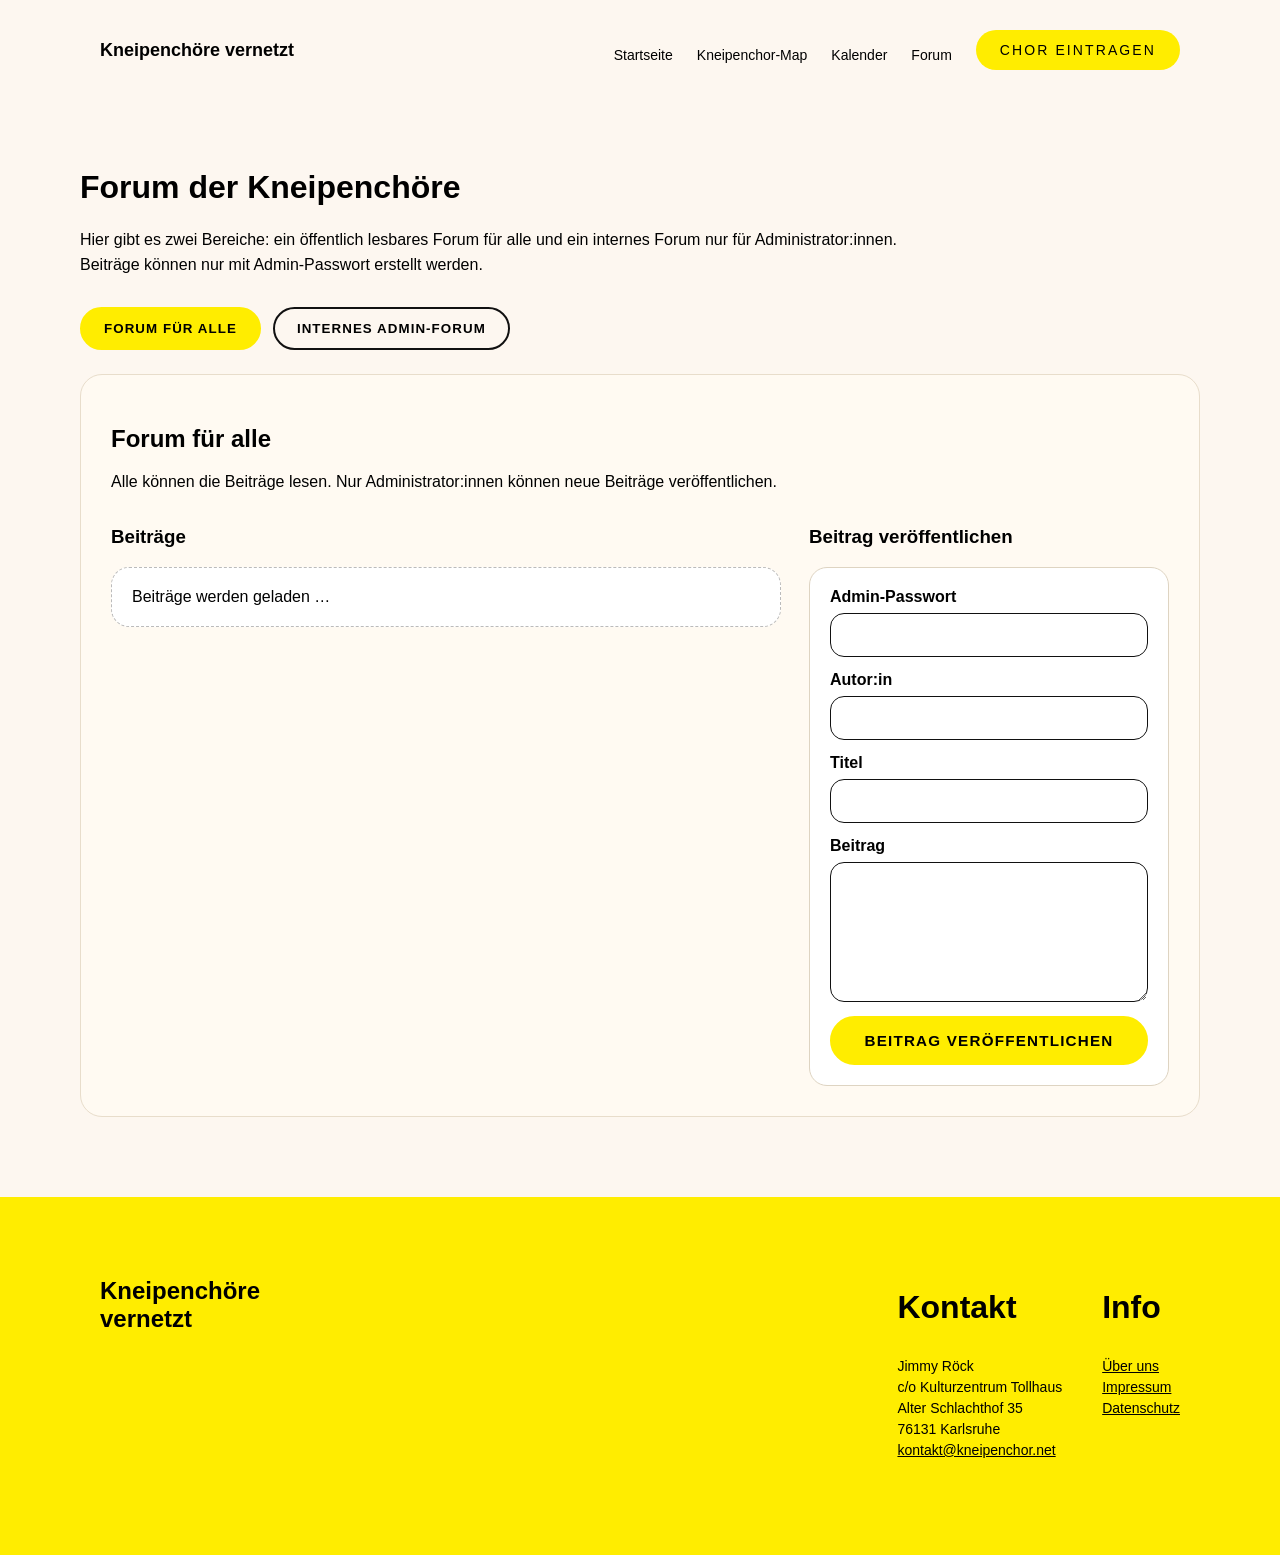
==== commit 99a9444d: "Add files via upload" ====
--- a/index.html
+++ b/index.html
@@ -1,193 +1,301 @@
 <!DOCTYPE html>
 <html lang="de">
-<html>
 <head>
-  <meta charset="UTF-8">
-  <meta name="viewport" content="width=device-width, initial-scale=1.0">
-  <title>Kneipenchöre vernetzt</title>
-<link rel="stylesheet" href="Kneipenchor.css">
+  <meta charset="UTF-8" />
+  <meta name="viewport" content="width=device-width, initial-scale=1.0" />
+  <title>Forum – Kneipenchöre vernetzt</title>
+  <link rel="stylesheet" href="Kneipenchor.css" />
+  <style>
+    .forum-page { max-width: 1120px; margin: 0 auto; padding: 48px 24px 80px; }
+    .forum-intro { max-width: 850px; line-height: 1.55; }
+    .forum-tabs { display: flex; flex-wrap: wrap; gap: 12px; margin: 30px 0 24px; }
+    .forum-tab { border: 2px solid #111; border-radius: 999px; background: transparent; padding: 12px 22px; font-weight: 800; text-transform: uppercase; letter-spacing: .08em; cursor: pointer; }
+    .forum-tab.active { background: #ffed00; border-color: #ffed00; }
+    .forum-section-box { display: none; background: #fffaf2; border: 1px solid #e8ddcb; border-radius: 22px; padding: 30px; }
+    .forum-section-box.active { display: block; }
+    .forum-grid { display: grid; grid-template-columns: minmax(0, 1fr) 360px; gap: 28px; align-items: start; }
+    .forum-card { background: #fff; border: 1px solid #ded4c2; border-radius: 18px; padding: 20px; margin-bottom: 16px; }
+    .forum-card h3 { margin: 0 0 8px; }
+    .forum-meta { font-size: .92rem; color: #555; margin: 0 0 12px; }
+    .forum-form { display: grid; gap: 14px; background: #fff; border: 1px solid #ded4c2; border-radius: 18px; padding: 20px; }
+    .forum-form label { display: grid; gap: 7px; font-weight: 700; }
+    .forum-form input, .forum-form textarea { width: 100%; box-sizing: border-box; border: 1.5px solid #111; border-radius: 14px; padding: 12px 14px; background: #fff; font-size: 1rem; font-family: inherit; }
+    .forum-form textarea { min-height: 140px; resize: vertical; }
+    .forum-button { display: inline-flex; align-items: center; justify-content: center; border-radius: 999px; padding: 14px 24px; background: #ffed00; color: #000; text-decoration: none; font-weight: 800; text-transform: uppercase; letter-spacing: 0.08em; border: 2px solid #ffed00; cursor: pointer; font-family: inherit; font-size: 0.95rem; }
+    .forum-button:hover, .forum-button:focus { background: #000; color: #fff; border-color: #000; }
+    .forum-note, .forum-message, .forum-error { border-radius: 16px; padding: 16px 18px; margin-top: 18px; border: 1px solid #e8d55b; background: #fff2a8; }
+    .forum-error { display: none; background: #ffe1d6; border-color: #e49b88; }
+    .forum-message { display: none; }
+    .forum-empty { border: 1px dashed #bbb; border-radius: 18px; padding: 20px; background: #fff; }
+    .admin-login { background: #fff; border: 1px solid #ded4c2; border-radius: 18px; padding: 20px; margin-bottom: 20px; }
+    @media (max-width: 850px) { .forum-grid { grid-template-columns: 1fr; } .forum-page { padding: 32px 18px 60px; } .forum-section-box { padding: 22px; } }
+  </style>
 </head>
 <body>
-
-
-
 <header class="main-header">
-   <button class="hamburger" aria-label="Menü öffnen" aria-expanded="false" type="button">
-  <span class="bar"></span>
-  <span class="bar"></span>
-  <span class="bar"></span>
-</button>
-
-  
+  <button class="hamburger" aria-label="Menü öffnen" aria-expanded="false" type="button">
+    <span class="bar"></span><span class="bar"></span><span class="bar"></span>
+  </button>
   <h1 class="site-title">Kneipenchöre vernetzt</h1>
- 
   <nav class="main-nav">
     <ul class="nav-list">
       <li><a href="index.html" class="nav-link">Startseite</a></li>
       <li><a href="Karte.html" class="nav-link">Kneipenchor-Map</a></li>
       <li><a href="kalender.html" class="nav-link">Kalender</a></li>
-      <li><a href="forum.html" class="nav-link">Forum</a></li>
+      <li><a href="forum.html" class="nav-link active">Forum</a></li>
     </ul>
     <a href="eintragen.html" class="register-btn">Chor eintragen</a>
   </nav>
 </header>
 
-<main>
-  <section class="hero-section">
-    <img src="Kneipenchoere_LOGO.png" onerror="this.onerror=null;this.src='bilder/Kneipenchoere_LOGO.png';" alt="Kneipenchöre Schriftzug" class="hero-img" />
-    <div class="hero-content">
-      <div class="hero-text-container">
-        <p class="hero-subtitle">Wo Chöre singen, wirds gemütlich:</p>
-        <h2 class="hero-title">Finde deinen<br />Kneipenchor!</h2>
+<main class="forum-page">
+  <h1>Forum der Kneipenchöre</h1>
+  <p class="forum-intro">
+    Hier gibt es zwei Bereiche: ein öffentlich lesbares Forum für alle und ein internes Forum
+    nur für Administrator:innen. Beiträge können nur mit Admin-Passwort erstellt werden.
+  </p>
+
+  <div class="forum-tabs" role="tablist">
+    <button class="forum-tab active" type="button" data-forum-tab="public">Forum für alle</button>
+    <button class="forum-tab" type="button" data-forum-tab="admin">Internes Admin-Forum</button>
+  </div>
+
+  <section class="forum-section-box active" id="forum-public">
+    <h2>Forum für alle</h2>
+    <p>Alle können die Beiträge lesen. Nur Administrator:innen können neue Beiträge veröffentlichen.</p>
+    <div class="forum-grid">
+      <div>
+        <h3>Beiträge</h3>
+        <div id="public-posts"><p class="forum-empty">Beiträge werden geladen …</p></div>
       </div>
-      <p class="hero-description">
-        Wenn Stimmen sich begegnen, entsteht mehr als Musik - hier wird<br />
-        Gemeinschaft hörbar und der Spaß am Singen spürbar.
-      </p>
-      <a href="Karte.html" class="cta-button">Chor finden</a>
+      <aside>
+        <h3>Beitrag veröffentlichen</h3>
+        <form class="forum-form" id="public-post-form">
+          <input type="hidden" name="type" value="public" />
+          <label>Admin-Passwort<input name="password" type="password" required /></label>
+          <label>Autor:in<input name="author" type="text" required /></label>
+          <label>Titel<input name="title" type="text" required /></label>
+          <label>Beitrag<textarea name="text" required></textarea></label>
+          <button class="forum-button" type="submit">Beitrag veröffentlichen</button>
+        </form>
+        <div class="forum-message" id="public-success">Der Beitrag wurde gespeichert.</div>
+        <div class="forum-error" id="public-error">Der Beitrag konnte nicht gespeichert werden.</div>
+      </aside>
     </div>
   </section>
 
- <section class="map-section" id="veranstaltungen">
-  <div class="map-content">
-    <h2 class="map-title">
-      Die Karte für alle, die lieber mehrstimmig feiern:
-    </h2>
-    <div class="map-image-container">
-      <a href="Karte.html">
-        <img src="kneipenchor_banner.svg" onerror="this.onerror=null;this.src='bilder/kneipenchor_banner.svg';" alt="Vorschaubild zur Karte mit Pins der Kneipenchöre" class="header-img" />
-      </a>
-  
+  <section class="forum-section-box" id="forum-admin">
+    <h2>Internes Admin-Forum</h2>
+    <p>Dieser Bereich ist nur für Administrator:innen. Zum Lesen und Schreiben ist das Admin-Passwort nötig.</p>
+    <div class="admin-login" id="admin-login-box">
+      <form class="forum-form" id="admin-login-form">
+        <label>Admin-Passwort<input id="admin-read-password" type="password" required /></label>
+        <button class="forum-button" type="submit">Internes Forum öffnen</button>
+      </form>
+      <div class="forum-error" id="admin-login-error">Das Passwort stimmt nicht.</div>
     </div>
-  </div>
-</section>
-
-
-  <section class="contact-section">
-  <div class="contact-content">
-    <div class="contact-info">
-      <h2 class="contact-title">
-        Chor auf die Karte?<span class="break">Einfach melden!</span>
-      </h2>
-      <p class="contact-description">
-        Gemeinsam klingen wir weiter - tragt euren Chor ein und werdet Teil der Kneipenchor-Community, die Musik und Miteinander liebt.<br><br>
-        <a href="eintragen.html" class="nav-link">Hier</a> könnt Ihr Euch direkt eintragen. Ihr habt Feedback oder braucht Hilfe beim Eintragen?<br>
-        Meldet euch gerne: <strong><a href="mailto:kontakt@kneipenchor.net">kontakt@kneipenchor.net</a></strong>
-      </p>
+    <div class="forum-grid" id="admin-forum-content" style="display:none;">
+      <div>
+        <h3>Interne Beiträge</h3>
+        <div id="admin-posts"><p class="forum-empty">Beiträge werden geladen …</p></div>
+      </div>
+      <aside>
+        <h3>Internen Beitrag veröffentlichen</h3>
+        <form class="forum-form" id="admin-post-form">
+          <input type="hidden" name="type" value="admin" />
+          <label>Admin-Passwort<input name="password" id="admin-write-password" type="password" required /></label>
+          <label>Autor:in<input name="author" type="text" required /></label>
+          <label>Titel<input name="title" type="text" required /></label>
+          <label>Beitrag<textarea name="text" required></textarea></label>
+          <button class="forum-button" type="submit">Internen Beitrag veröffentlichen</button>
+        </form>
+        <div class="forum-message" id="admin-success">Der interne Beitrag wurde gespeichert.</div>
+        <div class="forum-error" id="admin-error">Der interne Beitrag konnte nicht gespeichert werden.</div>
+      </aside>
     </div>
-    <form class="contact-form" action="https://formsubmit.co/kontakt@kneipenchor.net" method="POST">
-  <!-- Formsubmit Hidden Fields -->
-  <input type="hidden" name="_captcha" value="false">
-  <input type="hidden" name="_next" value="/danke.html">
-  <input type="hidden" name="_subject" value="Neue Nachricht vom Kneipenchor-Formular">
-  <input type="text" name="_honey" style="display:none">
-
-  <!-- Vor- & Nachname -->
-  <div class="form-group">
-    <label>Name <span class="required">(erforderlich)</span></label>
-    <div class="name-inputs">
-      <div class="input-group">
-        <label for="firstname">Vorname</label>
-        <input type="text" id="firstname" name="Vorname" class="form-input" required />
-      </div>
-      <div class="input-group">
-        <label for="lastname">Nachname</label>
-        <input type="text" id="lastname" name="Nachname" class="form-input" required />
-      </div>
-    </div>
-  </div>
-
-  <!-- E-Mail -->
-  <div class="form-group">
-    <label for="email">E-Mail-Adresse <span class="required">(erforderlich)</span></label>
-    <input type="email" id="email" name="Email" class="form-input" required />
-  </div>
-
-  <!-- Nachricht -->
-  <div class="form-group">
-    <label for="message">Nachricht <span class="required">(erforderlich)</span></label>
-    <textarea id="message" name="Nachricht" class="form-input" required style="min-height: 88px;"></textarea>
-  </div>
-
-  <!-- Absenden -->
-  <button type="submit" class="submit-button">Senden</button>
-</form>
-
-  </div>
-</section>
-
-  <section class="forum-section" id="forum">
-    <div class="forum-image">
-      <img src="kneipenchor_karlsruhe_forum.png" onerror="this.onerror=null;this.src='bilder/kneipenchor_karlsruhe_forum.png';" alt="Forum illustration" class="forum-img" />
-    </div>
-    <div class="forum-content">
-      <div class="forum-text-container">
-        <p class="forum-subtitle">Mehrstimmig im Forum schnacken:</p>
-        <h2 class="forum-title">Zwischen Alt, Tenor und Austausch</h2>
-      </div>
-      <p class="forum-description">
-        Unser Forum ist wie ein digitaler Stammtisch - nur mit weniger Bier und mehr Noten.<br />
-        Komm vorbei, plaudere mit und bleib im Takt mit den Kneipenchören in Deutschland, der Schweiz und Österreich.
-      </p>
-      <a href="forum.html" class="forum-button">Zum Forum</a>
-    </div>
+    <div class="forum-note">Das Passwort wird nur dafür genutzt, interne Beiträge zu laden und Beiträge zu speichern.</div>
   </section>
 </main>
 
 <footer class="main-footer">
-  <div class="footer-brand">
-    <h2 class="footer-title">Kneipenchöre<br>vernetzt</h2>
-  </div>
+  <div class="footer-brand"><h2 class="footer-title">Kneipenchöre<br>vernetzt</h2></div>
   <nav class="footer-nav">
     <div class="footer-sections">
       <section class="footer-section">
         <h3 class="section-title">Kontakt</h3>
-        <p class="section-content">
-          Jimmy Röck<br>
-          c/o Kulturzentrum Tollhaus<br>
-          Alter Schlachthof 35<br>
-          76131 Karlsruhe<br>
-           <a href="mailto:kontakt@kneipenchor.net">kontakt@kneipenchor.net</a>
-        </p>
+        <p class="section-content">Jimmy Röck<br>c/o Kulturzentrum Tollhaus<br>Alter Schlachthof 35<br>76131 Karlsruhe<br><a href="mailto:kontakt@kneipenchor.net">kontakt@kneipenchor.net</a></p>
       </section>
       <section class="footer-section">
         <h3 class="section-title">Info</h3>
-<p class="section-content">
-  <a href="ueber-uns.html">Über uns</a><br>
-  <a href="impressum.html">Impressum</a><br>
-  <a href="datenschutz.html">Datenschutz</a>
-</p>
+        <p class="section-content"><a href="ueber-uns.html">Über uns</a><br><a href="impressum.html">Impressum</a><br><a href="datenschutz.html">Datenschutz</a></p>
       </section>
     </div>
   </nav>
 </footer>
 
-  <script>
+<script>
+  const FORUM_SCRIPT_URL = 'https://script.google.com/macros/s/AKfycbzLdsL_ku_-mO5JOnKd44OSN7qqpZAtZ3ubw_N_5BROrwGmOnfCsJSFEuDEUa-CuVCY/exec';
+
   document.addEventListener('DOMContentLoaded', () => {
     const hamburger = document.querySelector('.hamburger');
     const mainNav = document.querySelector('.main-nav');
-
-    // Öffnen / Schließen bei Klick auf Hamburger
-    hamburger.addEventListener('click', (event) => {
-      event.stopPropagation(); // Verhindert Schließen bei eigenem Klick
-      const isOpen = mainNav.classList.toggle('open');
-      hamburger.setAttribute('aria-expanded', isOpen ? 'true' : 'false');
-      hamburger.classList.toggle('active', isOpen);
-      document.body.style.overflow = isOpen ? 'hidden' : '';
-    });
-
-    // Schließen bei Klick außerhalb des Menüs
-    document.addEventListener('click', (event) => {
-      const isOpen = mainNav.classList.contains('open');
-      if (isOpen && !mainNav.contains(event.target) && !hamburger.contains(event.target)) {
-        mainNav.classList.remove('open');
-        hamburger.classList.remove('active');
-        hamburger.setAttribute('aria-expanded', 'false');
-        document.body.style.overflow = '';
+    if (hamburger && mainNav) {
+      hamburger.addEventListener('click', (event) => {
+        event.stopPropagation();
+        const isOpen = mainNav.classList.toggle('open');
+        hamburger.setAttribute('aria-expanded', isOpen ? 'true' : 'false');
+        hamburger.classList.toggle('active', isOpen);
+        document.body.style.overflow = isOpen ? 'hidden' : '';
+      });
+      document.addEventListener('click', (event) => {
+        const isOpen = mainNav.classList.contains('open');
+        if (isOpen && !mainNav.contains(event.target) && !hamburger.contains(event.target)) {
+          mainNav.classList.remove('open');
+          hamburger.classList.remove('active');
+          hamburger.setAttribute('aria-expanded', 'false');
+          document.body.style.overflow = '';
+        }
+      });
+    }
+
+    document.querySelectorAll('[data-forum-tab]').forEach(button => {
+      button.addEventListener('click', () => {
+        document.querySelectorAll('[data-forum-tab]').forEach(b => b.classList.remove('active'));
+        document.querySelectorAll('.forum-section-box').forEach(box => box.classList.remove('active'));
+        button.classList.add('active');
+        document.getElementById(button.dataset.forumTab === 'admin' ? 'forum-admin' : 'forum-public').classList.add('active');
+      });
+    });
+
+    ladeOeffentlicheBeitraege();
+
+    document.getElementById('admin-login-form').addEventListener('submit', async (event) => {
+      event.preventDefault();
+      const password = document.getElementById('admin-read-password').value.trim();
+      const ok = await ladeInterneBeitraege(password);
+      if (ok) {
+        document.getElementById('admin-login-error').style.display = 'none';
+        document.getElementById('admin-login-box').style.display = 'none';
+        document.getElementById('admin-forum-content').style.display = 'grid';
+        document.getElementById('admin-write-password').value = password;
+      } else {
+        document.getElementById('admin-login-error').style.display = 'block';
       }
     });
+
+    document.getElementById('public-post-form').addEventListener('submit', async (event) => {
+      event.preventDefault();
+      await sendeBeitrag(event.target, 'public');
+    });
+
+    document.getElementById('admin-post-form').addEventListener('submit', async (event) => {
+      event.preventDefault();
+      await sendeBeitrag(event.target, 'admin');
+    });
   });
+
+  function ladeDatenPerJsonp(url) {
+    return new Promise((resolve, reject) => {
+      const callbackName = 'forumCallback_' + Date.now() + '_' + Math.floor(Math.random() * 10000);
+      window[callbackName] = (daten) => {
+        delete window[callbackName];
+        script.remove();
+        resolve(daten);
+      };
+      const script = document.createElement('script');
+      script.src = url + (url.includes('?') ? '&' : '?') + 'callback=' + callbackName + '&_=' + Date.now();
+      script.onerror = () => {
+        delete window[callbackName];
+        script.remove();
+        reject(new Error('Daten konnten nicht geladen werden.'));
+      };
+      document.body.appendChild(script);
+    });
+  }
+
+  async function ladeOeffentlicheBeitraege() {
+    const container = document.getElementById('public-posts');
+    if (FORUM_SCRIPT_URL.includes('https://script.google.com/macros/s/AKfycbzLdsL_ku_-mO5JOnKd44OSN7qqpZAtZ3ubw_N_5BROrwGmOnfCsJSFEuDEUa-CuVCY/exec')) {
+      container.innerHTML = '<p class="forum-empty">Beiträge werden geladen …</p>';
+      return;
+    }
+    try {
+      const daten = await ladeDatenPerJsonp(FORUM_SCRIPT_URL + '?action=list&type=public');
+      renderBeitraege(container, daten.beitraege || [], 'Noch keine öffentlichen Beiträge vorhanden.');
+    } catch (error) {
+      container.innerHTML = '<p class="forum-empty">Beiträge konnten nicht geladen werden.</p>';
+    }
+  }
+
+  async function ladeInterneBeitraege(password) {
+    const container = document.getElementById('admin-posts');
+    if (FORUM_SCRIPT_URL.includes('https://script.google.com/macros/s/AKfycbzLdsL_ku_-mO5JOnKd44OSN7qqpZAtZ3ubw_N_5BROrwGmOnfCsJSFEuDEUa-CuVCY/exec')) {
+      container.innerHTML = '<p class="forum-empty">Beiträge werden geladen …</p>';
+      return false;
+    }
+    try {
+      const daten = await ladeDatenPerJsonp(FORUM_SCRIPT_URL + '?action=list&type=admin&password=' + encodeURIComponent(password));
+      if (!daten.ok) return false;
+      renderBeitraege(container, daten.beitraege || [], 'Noch keine internen Beiträge vorhanden.');
+      return true;
+    } catch (error) {
+      return false;
+    }
+  }
+
+  async function sendeBeitrag(form, type) {
+    const success = document.getElementById(type === 'admin' ? 'admin-success' : 'public-success');
+    const error = document.getElementById(type === 'admin' ? 'admin-error' : 'public-error');
+    const button = form.querySelector('button[type="submit"]');
+    success.style.display = 'none';
+    error.style.display = 'none';
+    button.disabled = true;
+    button.textContent = 'Wird gespeichert …';
+
+    const data = new FormData(form);
+    const params = new URLSearchParams();
+    params.set('action', 'create');
+    for (const [key, value] of data.entries()) params.set(key, value);
+
+    try {
+      const result = await ladeDatenPerJsonp(FORUM_SCRIPT_URL + '?' + params.toString());
+      if (!result.ok) throw new Error(result.nachricht || 'Fehler');
+      form.reset();
+      success.style.display = 'block';
+      if (type === 'admin') {
+        const password = document.getElementById('admin-read-password').value.trim();
+        document.getElementById('admin-write-password').value = password;
+        await ladeInterneBeitraege(password);
+      } else {
+        await ladeOeffentlicheBeitraege();
+      }
+    } catch (fehler) {
+      error.style.display = 'block';
+    } finally {
+      button.disabled = false;
+      button.textContent = type === 'admin' ? 'Internen Beitrag veröffentlichen' : 'Beitrag veröffentlichen';
+    }
+  }
+
+  function renderBeitraege(container, beitraege, leerText) {
+    if (!beitraege.length) {
+      container.innerHTML = '<p class="forum-empty">' + escapeHtml(leerText) + '</p>';
+      return;
+    }
+    container.innerHTML = beitraege.map(beitrag => `
+      <article class="forum-card">
+        <h3>${escapeHtml(beitrag.titel || 'Ohne Titel')}</h3>
+        <p class="forum-meta">${escapeHtml(beitrag.datum || '')} · ${escapeHtml(beitrag.autor || '')}</p>
+        <p>${escapeHtml(beitrag.text || '').replace(/\n/g, '<br>')}</p>
+      </article>
+    `).join('');
+  }
+
+  function escapeHtml(value) {
+    return String(value || '').replace(/[&<>"']/g, c => ({
+      '&':'&amp;','<':'&lt;','>':'&gt;','"':'&quot;',"'":'&#039;'
+    }[c]));
+  }
 </script>
-  
 </body>
 </html>
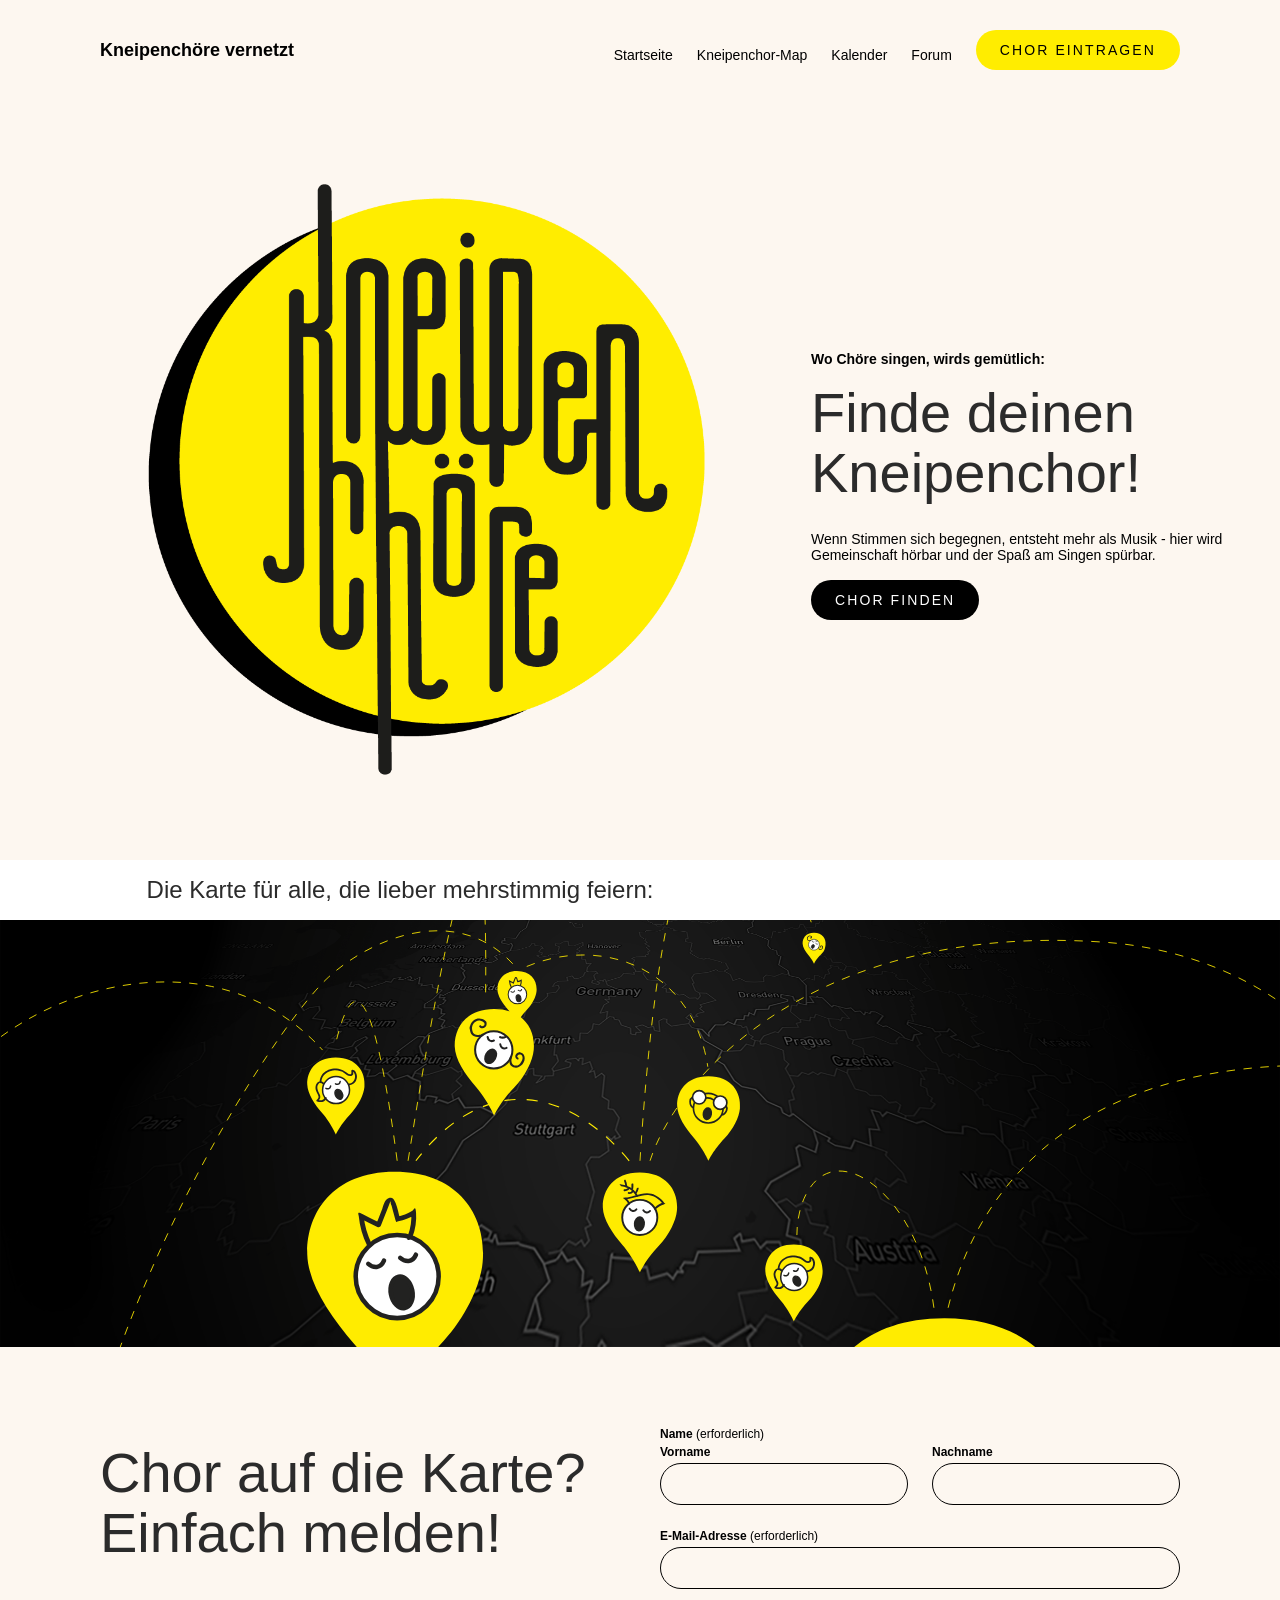
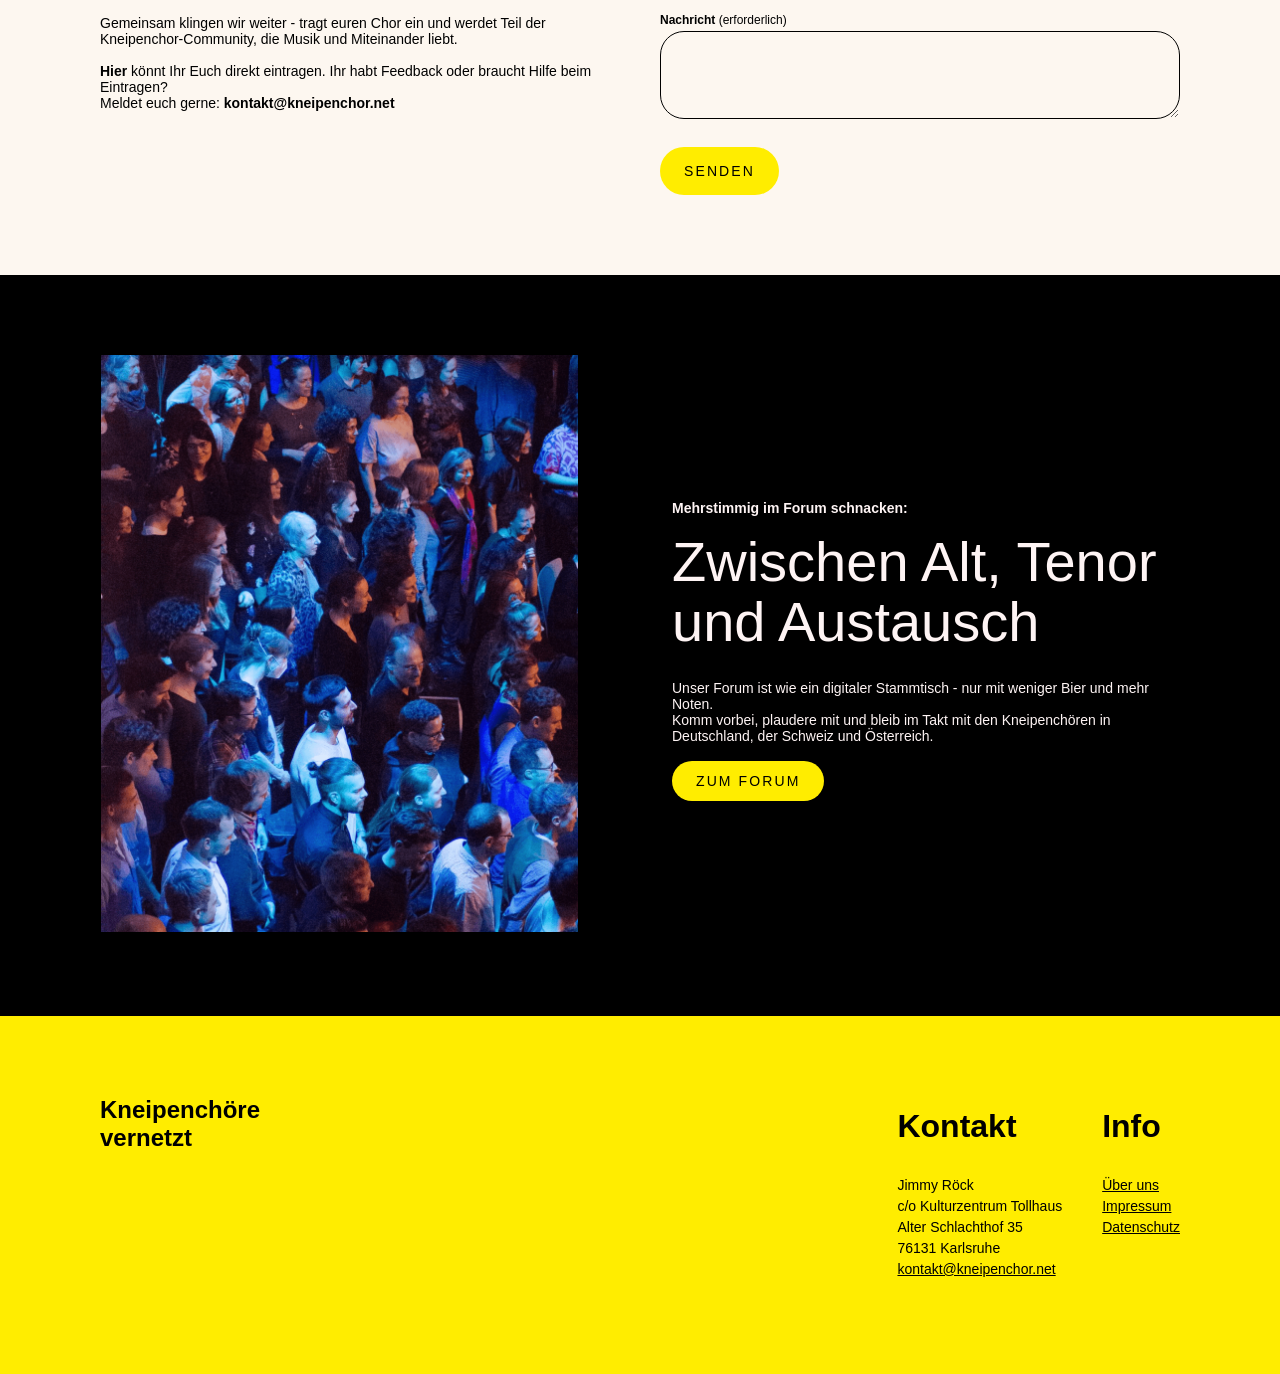
==== commit f4f75a2b: "Add files via upload" ====
--- a/index.html
+++ b/index.html
@@ -1,301 +1,193 @@
 <!DOCTYPE html>
 <html lang="de">
+<html>
 <head>
-  <meta charset="UTF-8" />
-  <meta name="viewport" content="width=device-width, initial-scale=1.0" />
-  <title>Forum – Kneipenchöre vernetzt</title>
-  <link rel="stylesheet" href="Kneipenchor.css" />
-  <style>
-    .forum-page { max-width: 1120px; margin: 0 auto; padding: 48px 24px 80px; }
-    .forum-intro { max-width: 850px; line-height: 1.55; }
-    .forum-tabs { display: flex; flex-wrap: wrap; gap: 12px; margin: 30px 0 24px; }
-    .forum-tab { border: 2px solid #111; border-radius: 999px; background: transparent; padding: 12px 22px; font-weight: 800; text-transform: uppercase; letter-spacing: .08em; cursor: pointer; }
-    .forum-tab.active { background: #ffed00; border-color: #ffed00; }
-    .forum-section-box { display: none; background: #fffaf2; border: 1px solid #e8ddcb; border-radius: 22px; padding: 30px; }
-    .forum-section-box.active { display: block; }
-    .forum-grid { display: grid; grid-template-columns: minmax(0, 1fr) 360px; gap: 28px; align-items: start; }
-    .forum-card { background: #fff; border: 1px solid #ded4c2; border-radius: 18px; padding: 20px; margin-bottom: 16px; }
-    .forum-card h3 { margin: 0 0 8px; }
-    .forum-meta { font-size: .92rem; color: #555; margin: 0 0 12px; }
-    .forum-form { display: grid; gap: 14px; background: #fff; border: 1px solid #ded4c2; border-radius: 18px; padding: 20px; }
-    .forum-form label { display: grid; gap: 7px; font-weight: 700; }
-    .forum-form input, .forum-form textarea { width: 100%; box-sizing: border-box; border: 1.5px solid #111; border-radius: 14px; padding: 12px 14px; background: #fff; font-size: 1rem; font-family: inherit; }
-    .forum-form textarea { min-height: 140px; resize: vertical; }
-    .forum-button { display: inline-flex; align-items: center; justify-content: center; border-radius: 999px; padding: 14px 24px; background: #ffed00; color: #000; text-decoration: none; font-weight: 800; text-transform: uppercase; letter-spacing: 0.08em; border: 2px solid #ffed00; cursor: pointer; font-family: inherit; font-size: 0.95rem; }
-    .forum-button:hover, .forum-button:focus { background: #000; color: #fff; border-color: #000; }
-    .forum-note, .forum-message, .forum-error { border-radius: 16px; padding: 16px 18px; margin-top: 18px; border: 1px solid #e8d55b; background: #fff2a8; }
-    .forum-error { display: none; background: #ffe1d6; border-color: #e49b88; }
-    .forum-message { display: none; }
-    .forum-empty { border: 1px dashed #bbb; border-radius: 18px; padding: 20px; background: #fff; }
-    .admin-login { background: #fff; border: 1px solid #ded4c2; border-radius: 18px; padding: 20px; margin-bottom: 20px; }
-    @media (max-width: 850px) { .forum-grid { grid-template-columns: 1fr; } .forum-page { padding: 32px 18px 60px; } .forum-section-box { padding: 22px; } }
-  </style>
+  <meta charset="UTF-8">
+  <meta name="viewport" content="width=device-width, initial-scale=1.0">
+  <title>Kneipenchöre vernetzt</title>
+<link rel="stylesheet" href="Kneipenchor.css">
 </head>
 <body>
+
+
+
 <header class="main-header">
-  <button class="hamburger" aria-label="Menü öffnen" aria-expanded="false" type="button">
-    <span class="bar"></span><span class="bar"></span><span class="bar"></span>
-  </button>
+   <button class="hamburger" aria-label="Menü öffnen" aria-expanded="false" type="button">
+  <span class="bar"></span>
+  <span class="bar"></span>
+  <span class="bar"></span>
+</button>
+
+  
   <h1 class="site-title">Kneipenchöre vernetzt</h1>
+ 
   <nav class="main-nav">
     <ul class="nav-list">
       <li><a href="index.html" class="nav-link">Startseite</a></li>
       <li><a href="Karte.html" class="nav-link">Kneipenchor-Map</a></li>
       <li><a href="kalender.html" class="nav-link">Kalender</a></li>
-      <li><a href="forum.html" class="nav-link active">Forum</a></li>
+      <li><a href="forum.html" class="nav-link">Forum</a></li>
     </ul>
     <a href="eintragen.html" class="register-btn">Chor eintragen</a>
   </nav>
 </header>
 
-<main class="forum-page">
-  <h1>Forum der Kneipenchöre</h1>
-  <p class="forum-intro">
-    Hier gibt es zwei Bereiche: ein öffentlich lesbares Forum für alle und ein internes Forum
-    nur für Administrator:innen. Beiträge können nur mit Admin-Passwort erstellt werden.
-  </p>
-
-  <div class="forum-tabs" role="tablist">
-    <button class="forum-tab active" type="button" data-forum-tab="public">Forum für alle</button>
-    <button class="forum-tab" type="button" data-forum-tab="admin">Internes Admin-Forum</button>
-  </div>
-
-  <section class="forum-section-box active" id="forum-public">
-    <h2>Forum für alle</h2>
-    <p>Alle können die Beiträge lesen. Nur Administrator:innen können neue Beiträge veröffentlichen.</p>
-    <div class="forum-grid">
-      <div>
-        <h3>Beiträge</h3>
-        <div id="public-posts"><p class="forum-empty">Beiträge werden geladen …</p></div>
+<main>
+  <section class="hero-section">
+    <img src="Kneipenchoere_LOGO.png" onerror="this.onerror=null;this.src='bilder/Kneipenchoere_LOGO.png';" alt="Kneipenchöre Schriftzug" class="hero-img" />
+    <div class="hero-content">
+      <div class="hero-text-container">
+        <p class="hero-subtitle">Wo Chöre singen, wirds gemütlich:</p>
+        <h2 class="hero-title">Finde deinen<br />Kneipenchor!</h2>
       </div>
-      <aside>
-        <h3>Beitrag veröffentlichen</h3>
-        <form class="forum-form" id="public-post-form">
-          <input type="hidden" name="type" value="public" />
-          <label>Admin-Passwort<input name="password" type="password" required /></label>
-          <label>Autor:in<input name="author" type="text" required /></label>
-          <label>Titel<input name="title" type="text" required /></label>
-          <label>Beitrag<textarea name="text" required></textarea></label>
-          <button class="forum-button" type="submit">Beitrag veröffentlichen</button>
-        </form>
-        <div class="forum-message" id="public-success">Der Beitrag wurde gespeichert.</div>
-        <div class="forum-error" id="public-error">Der Beitrag konnte nicht gespeichert werden.</div>
-      </aside>
+      <p class="hero-description">
+        Wenn Stimmen sich begegnen, entsteht mehr als Musik - hier wird<br />
+        Gemeinschaft hörbar und der Spaß am Singen spürbar.
+      </p>
+      <a href="Karte.html" class="cta-button">Chor finden</a>
     </div>
   </section>
 
-  <section class="forum-section-box" id="forum-admin">
-    <h2>Internes Admin-Forum</h2>
-    <p>Dieser Bereich ist nur für Administrator:innen. Zum Lesen und Schreiben ist das Admin-Passwort nötig.</p>
-    <div class="admin-login" id="admin-login-box">
-      <form class="forum-form" id="admin-login-form">
-        <label>Admin-Passwort<input id="admin-read-password" type="password" required /></label>
-        <button class="forum-button" type="submit">Internes Forum öffnen</button>
-      </form>
-      <div class="forum-error" id="admin-login-error">Das Passwort stimmt nicht.</div>
+ <section class="map-section" id="veranstaltungen">
+  <div class="map-content">
+    <h2 class="map-title">
+      Die Karte für alle, die lieber mehrstimmig feiern:
+    </h2>
+    <div class="map-image-container">
+      <a href="Karte.html">
+        <img src="kneipenchor_banner.svg" onerror="this.onerror=null;this.src='bilder/kneipenchor_banner.svg';" alt="Vorschaubild zur Karte mit Pins der Kneipenchöre" class="header-img" />
+      </a>
+  
     </div>
-    <div class="forum-grid" id="admin-forum-content" style="display:none;">
-      <div>
-        <h3>Interne Beiträge</h3>
-        <div id="admin-posts"><p class="forum-empty">Beiträge werden geladen …</p></div>
+  </div>
+</section>
+
+
+  <section class="contact-section">
+  <div class="contact-content">
+    <div class="contact-info">
+      <h2 class="contact-title">
+        Chor auf die Karte?<span class="break">Einfach melden!</span>
+      </h2>
+      <p class="contact-description">
+        Gemeinsam klingen wir weiter - tragt euren Chor ein und werdet Teil der Kneipenchor-Community, die Musik und Miteinander liebt.<br><br>
+        <a href="eintragen.html" class="nav-link">Hier</a> könnt Ihr Euch direkt eintragen. Ihr habt Feedback oder braucht Hilfe beim Eintragen?<br>
+        Meldet euch gerne: <strong><a href="mailto:kontakt@kneipenchor.net">kontakt@kneipenchor.net</a></strong>
+      </p>
+    </div>
+    <form class="contact-form" action="https://formsubmit.co/kontakt@kneipenchor.net" method="POST">
+  <!-- Formsubmit Hidden Fields -->
+  <input type="hidden" name="_captcha" value="false">
+  <input type="hidden" name="_next" value="/danke.html">
+  <input type="hidden" name="_subject" value="Neue Nachricht vom Kneipenchor-Formular">
+  <input type="text" name="_honey" style="display:none">
+
+  <!-- Vor- & Nachname -->
+  <div class="form-group">
+    <label>Name <span class="required">(erforderlich)</span></label>
+    <div class="name-inputs">
+      <div class="input-group">
+        <label for="firstname">Vorname</label>
+        <input type="text" id="firstname" name="Vorname" class="form-input" required />
       </div>
-      <aside>
-        <h3>Internen Beitrag veröffentlichen</h3>
-        <form class="forum-form" id="admin-post-form">
-          <input type="hidden" name="type" value="admin" />
-          <label>Admin-Passwort<input name="password" id="admin-write-password" type="password" required /></label>
-          <label>Autor:in<input name="author" type="text" required /></label>
-          <label>Titel<input name="title" type="text" required /></label>
-          <label>Beitrag<textarea name="text" required></textarea></label>
-          <button class="forum-button" type="submit">Internen Beitrag veröffentlichen</button>
-        </form>
-        <div class="forum-message" id="admin-success">Der interne Beitrag wurde gespeichert.</div>
-        <div class="forum-error" id="admin-error">Der interne Beitrag konnte nicht gespeichert werden.</div>
-      </aside>
+      <div class="input-group">
+        <label for="lastname">Nachname</label>
+        <input type="text" id="lastname" name="Nachname" class="form-input" required />
+      </div>
     </div>
-    <div class="forum-note">Das Passwort wird nur dafür genutzt, interne Beiträge zu laden und Beiträge zu speichern.</div>
+  </div>
+
+  <!-- E-Mail -->
+  <div class="form-group">
+    <label for="email">E-Mail-Adresse <span class="required">(erforderlich)</span></label>
+    <input type="email" id="email" name="Email" class="form-input" required />
+  </div>
+
+  <!-- Nachricht -->
+  <div class="form-group">
+    <label for="message">Nachricht <span class="required">(erforderlich)</span></label>
+    <textarea id="message" name="Nachricht" class="form-input" required style="min-height: 88px;"></textarea>
+  </div>
+
+  <!-- Absenden -->
+  <button type="submit" class="submit-button">Senden</button>
+</form>
+
+  </div>
+</section>
+
+  <section class="forum-section" id="forum">
+    <div class="forum-image">
+      <img src="kneipenchor_karlsruhe_forum.png" onerror="this.onerror=null;this.src='bilder/kneipenchor_karlsruhe_forum.png';" alt="Forum illustration" class="forum-img" />
+    </div>
+    <div class="forum-content">
+      <div class="forum-text-container">
+        <p class="forum-subtitle">Mehrstimmig im Forum schnacken:</p>
+        <h2 class="forum-title">Zwischen Alt, Tenor und Austausch</h2>
+      </div>
+      <p class="forum-description">
+        Unser Forum ist wie ein digitaler Stammtisch - nur mit weniger Bier und mehr Noten.<br />
+        Komm vorbei, plaudere mit und bleib im Takt mit den Kneipenchören in Deutschland, der Schweiz und Österreich.
+      </p>
+      <a href="forum.html" class="forum-button">Zum Forum</a>
+    </div>
   </section>
 </main>
 
 <footer class="main-footer">
-  <div class="footer-brand"><h2 class="footer-title">Kneipenchöre<br>vernetzt</h2></div>
+  <div class="footer-brand">
+    <h2 class="footer-title">Kneipenchöre<br>vernetzt</h2>
+  </div>
   <nav class="footer-nav">
     <div class="footer-sections">
       <section class="footer-section">
         <h3 class="section-title">Kontakt</h3>
-        <p class="section-content">Jimmy Röck<br>c/o Kulturzentrum Tollhaus<br>Alter Schlachthof 35<br>76131 Karlsruhe<br><a href="mailto:kontakt@kneipenchor.net">kontakt@kneipenchor.net</a></p>
+        <p class="section-content">
+          Jimmy Röck<br>
+          c/o Kulturzentrum Tollhaus<br>
+          Alter Schlachthof 35<br>
+          76131 Karlsruhe<br>
+           <a href="mailto:kontakt@kneipenchor.net">kontakt@kneipenchor.net</a>
+        </p>
       </section>
       <section class="footer-section">
         <h3 class="section-title">Info</h3>
-        <p class="section-content"><a href="ueber-uns.html">Über uns</a><br><a href="impressum.html">Impressum</a><br><a href="datenschutz.html">Datenschutz</a></p>
+<p class="section-content">
+  <a href="ueber-uns.html">Über uns</a><br>
+  <a href="impressum.html">Impressum</a><br>
+  <a href="datenschutz.html">Datenschutz</a>
+</p>
       </section>
     </div>
   </nav>
 </footer>
 
-<script>
-  const FORUM_SCRIPT_URL = 'https://script.google.com/macros/s/AKfycbzLdsL_ku_-mO5JOnKd44OSN7qqpZAtZ3ubw_N_5BROrwGmOnfCsJSFEuDEUa-CuVCY/exec';
-
+  <script>
   document.addEventListener('DOMContentLoaded', () => {
     const hamburger = document.querySelector('.hamburger');
     const mainNav = document.querySelector('.main-nav');
-    if (hamburger && mainNav) {
-      hamburger.addEventListener('click', (event) => {
-        event.stopPropagation();
-        const isOpen = mainNav.classList.toggle('open');
-        hamburger.setAttribute('aria-expanded', isOpen ? 'true' : 'false');
-        hamburger.classList.toggle('active', isOpen);
-        document.body.style.overflow = isOpen ? 'hidden' : '';
-      });
-      document.addEventListener('click', (event) => {
-        const isOpen = mainNav.classList.contains('open');
-        if (isOpen && !mainNav.contains(event.target) && !hamburger.contains(event.target)) {
-          mainNav.classList.remove('open');
-          hamburger.classList.remove('active');
-          hamburger.setAttribute('aria-expanded', 'false');
-          document.body.style.overflow = '';
-        }
-      });
-    }
 
-    document.querySelectorAll('[data-forum-tab]').forEach(button => {
-      button.addEventListener('click', () => {
-        document.querySelectorAll('[data-forum-tab]').forEach(b => b.classList.remove('active'));
-        document.querySelectorAll('.forum-section-box').forEach(box => box.classList.remove('active'));
-        button.classList.add('active');
-        document.getElementById(button.dataset.forumTab === 'admin' ? 'forum-admin' : 'forum-public').classList.add('active');
-      });
+    // Öffnen / Schließen bei Klick auf Hamburger
+    hamburger.addEventListener('click', (event) => {
+      event.stopPropagation(); // Verhindert Schließen bei eigenem Klick
+      const isOpen = mainNav.classList.toggle('open');
+      hamburger.setAttribute('aria-expanded', isOpen ? 'true' : 'false');
+      hamburger.classList.toggle('active', isOpen);
+      document.body.style.overflow = isOpen ? 'hidden' : '';
     });
 
-    ladeOeffentlicheBeitraege();
-
-    document.getElementById('admin-login-form').addEventListener('submit', async (event) => {
-      event.preventDefault();
-      const password = document.getElementById('admin-read-password').value.trim();
-      const ok = await ladeInterneBeitraege(password);
-      if (ok) {
-        document.getElementById('admin-login-error').style.display = 'none';
-        document.getElementById('admin-login-box').style.display = 'none';
-        document.getElementById('admin-forum-content').style.display = 'grid';
-        document.getElementById('admin-write-password').value = password;
-      } else {
-        document.getElementById('admin-login-error').style.display = 'block';
+    // Schließen bei Klick außerhalb des Menüs
+    document.addEventListener('click', (event) => {
+      const isOpen = mainNav.classList.contains('open');
+      if (isOpen && !mainNav.contains(event.target) && !hamburger.contains(event.target)) {
+        mainNav.classList.remove('open');
+        hamburger.classList.remove('active');
+        hamburger.setAttribute('aria-expanded', 'false');
+        document.body.style.overflow = '';
       }
     });
-
-    document.getElementById('public-post-form').addEventListener('submit', async (event) => {
-      event.preventDefault();
-      await sendeBeitrag(event.target, 'public');
-    });
-
-    document.getElementById('admin-post-form').addEventListener('submit', async (event) => {
-      event.preventDefault();
-      await sendeBeitrag(event.target, 'admin');
-    });
   });
-
-  function ladeDatenPerJsonp(url) {
-    return new Promise((resolve, reject) => {
-      const callbackName = 'forumCallback_' + Date.now() + '_' + Math.floor(Math.random() * 10000);
-      window[callbackName] = (daten) => {
-        delete window[callbackName];
-        script.remove();
-        resolve(daten);
-      };
-      const script = document.createElement('script');
-      script.src = url + (url.includes('?') ? '&' : '?') + 'callback=' + callbackName + '&_=' + Date.now();
-      script.onerror = () => {
-        delete window[callbackName];
-        script.remove();
-        reject(new Error('Daten konnten nicht geladen werden.'));
-      };
-      document.body.appendChild(script);
-    });
-  }
-
-  async function ladeOeffentlicheBeitraege() {
-    const container = document.getElementById('public-posts');
-    if (FORUM_SCRIPT_URL.includes('https://script.google.com/macros/s/AKfycbzLdsL_ku_-mO5JOnKd44OSN7qqpZAtZ3ubw_N_5BROrwGmOnfCsJSFEuDEUa-CuVCY/exec')) {
-      container.innerHTML = '<p class="forum-empty">Beiträge werden geladen …</p>';
-      return;
-    }
-    try {
-      const daten = await ladeDatenPerJsonp(FORUM_SCRIPT_URL + '?action=list&type=public');
-      renderBeitraege(container, daten.beitraege || [], 'Noch keine öffentlichen Beiträge vorhanden.');
-    } catch (error) {
-      container.innerHTML = '<p class="forum-empty">Beiträge konnten nicht geladen werden.</p>';
-    }
-  }
-
-  async function ladeInterneBeitraege(password) {
-    const container = document.getElementById('admin-posts');
-    if (FORUM_SCRIPT_URL.includes('https://script.google.com/macros/s/AKfycbzLdsL_ku_-mO5JOnKd44OSN7qqpZAtZ3ubw_N_5BROrwGmOnfCsJSFEuDEUa-CuVCY/exec')) {
-      container.innerHTML = '<p class="forum-empty">Beiträge werden geladen …</p>';
-      return false;
-    }
-    try {
-      const daten = await ladeDatenPerJsonp(FORUM_SCRIPT_URL + '?action=list&type=admin&password=' + encodeURIComponent(password));
-      if (!daten.ok) return false;
-      renderBeitraege(container, daten.beitraege || [], 'Noch keine internen Beiträge vorhanden.');
-      return true;
-    } catch (error) {
-      return false;
-    }
-  }
-
-  async function sendeBeitrag(form, type) {
-    const success = document.getElementById(type === 'admin' ? 'admin-success' : 'public-success');
-    const error = document.getElementById(type === 'admin' ? 'admin-error' : 'public-error');
-    const button = form.querySelector('button[type="submit"]');
-    success.style.display = 'none';
-    error.style.display = 'none';
-    button.disabled = true;
-    button.textContent = 'Wird gespeichert …';
-
-    const data = new FormData(form);
-    const params = new URLSearchParams();
-    params.set('action', 'create');
-    for (const [key, value] of data.entries()) params.set(key, value);
-
-    try {
-      const result = await ladeDatenPerJsonp(FORUM_SCRIPT_URL + '?' + params.toString());
-      if (!result.ok) throw new Error(result.nachricht || 'Fehler');
-      form.reset();
-      success.style.display = 'block';
-      if (type === 'admin') {
-        const password = document.getElementById('admin-read-password').value.trim();
-        document.getElementById('admin-write-password').value = password;
-        await ladeInterneBeitraege(password);
-      } else {
-        await ladeOeffentlicheBeitraege();
-      }
-    } catch (fehler) {
-      error.style.display = 'block';
-    } finally {
-      button.disabled = false;
-      button.textContent = type === 'admin' ? 'Internen Beitrag veröffentlichen' : 'Beitrag veröffentlichen';
-    }
-  }
-
-  function renderBeitraege(container, beitraege, leerText) {
-    if (!beitraege.length) {
-      container.innerHTML = '<p class="forum-empty">' + escapeHtml(leerText) + '</p>';
-      return;
-    }
-    container.innerHTML = beitraege.map(beitrag => `
-      <article class="forum-card">
-        <h3>${escapeHtml(beitrag.titel || 'Ohne Titel')}</h3>
-        <p class="forum-meta">${escapeHtml(beitrag.datum || '')} · ${escapeHtml(beitrag.autor || '')}</p>
-        <p>${escapeHtml(beitrag.text || '').replace(/\n/g, '<br>')}</p>
-      </article>
-    `).join('');
-  }
-
-  function escapeHtml(value) {
-    return String(value || '').replace(/[&<>"']/g, c => ({
-      '&':'&amp;','<':'&lt;','>':'&gt;','"':'&quot;',"'":'&#039;'
-    }[c]));
-  }
 </script>
+  
 </body>
 </html>
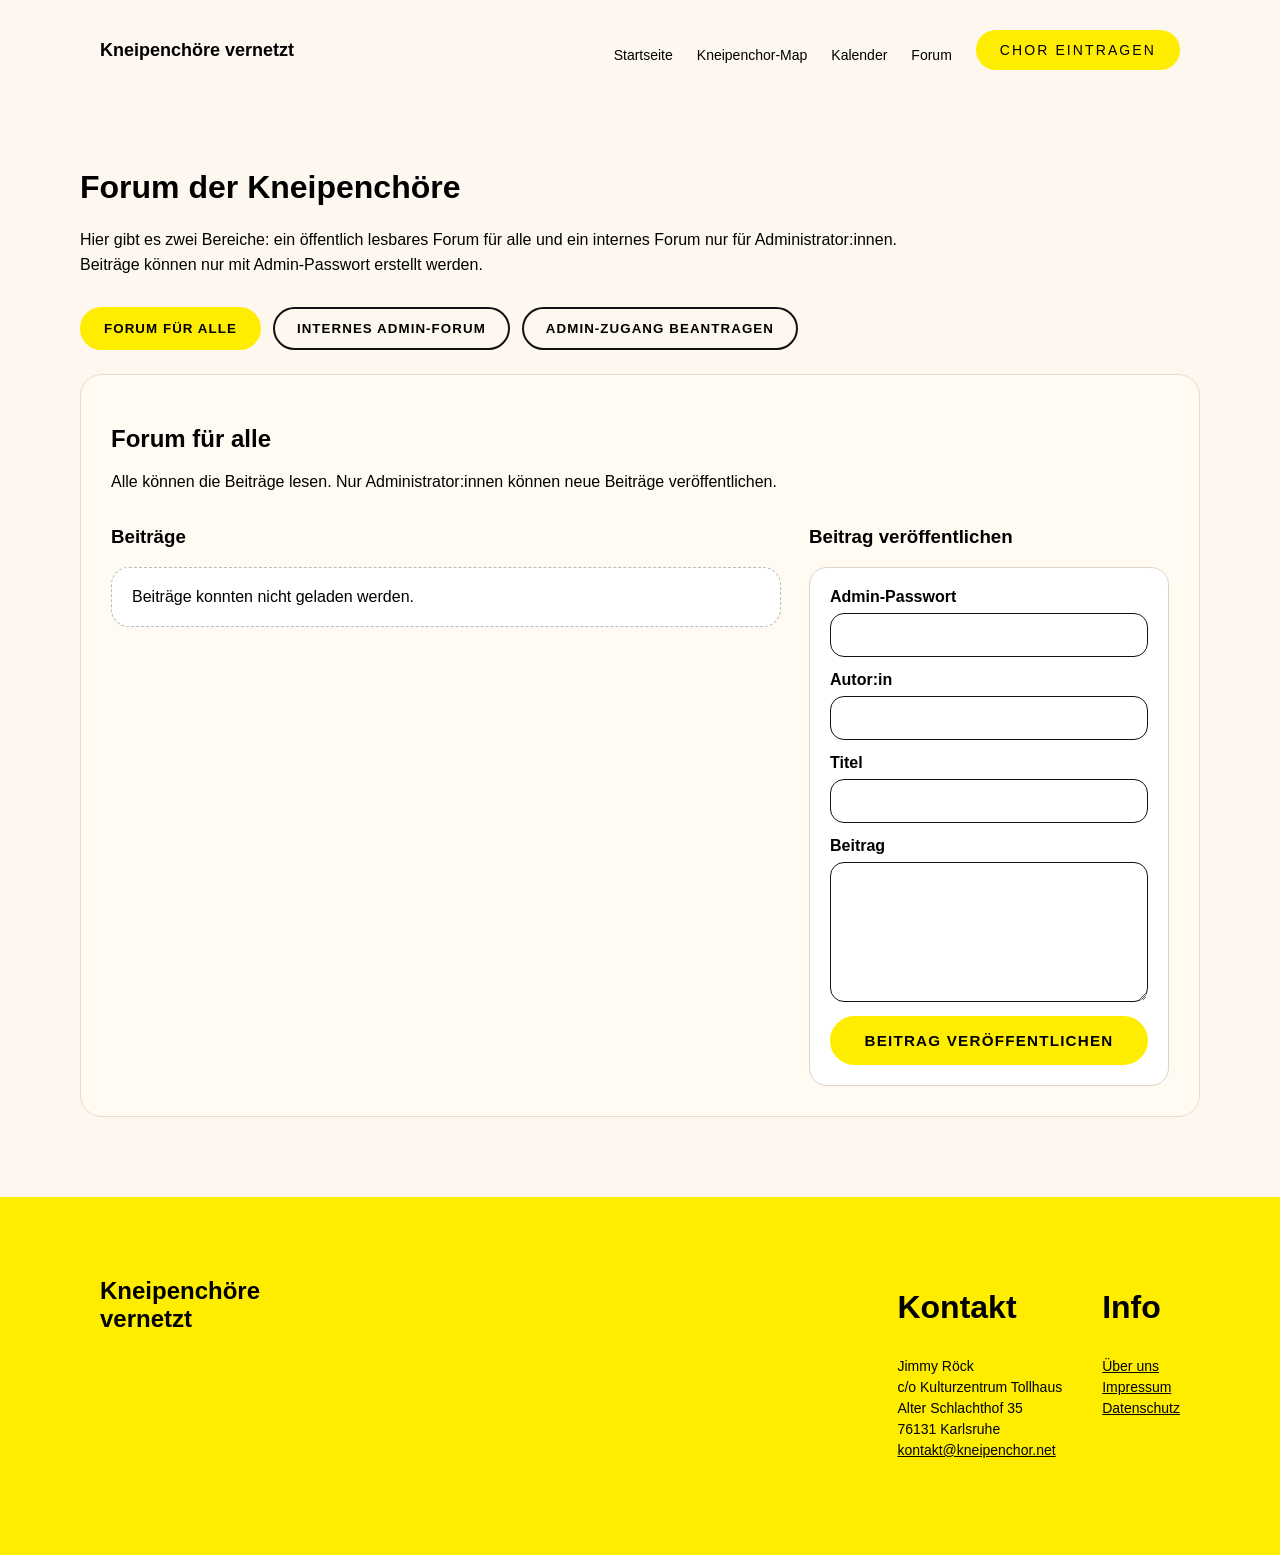
==== commit daa1867b: "Add files via upload" ====
--- a/index.html
+++ b/index.html
@@ -1,135 +1,381 @@
 <!DOCTYPE html>
 <html lang="de">
-<html>
 <head>
-  <meta charset="UTF-8">
-  <meta name="viewport" content="width=device-width, initial-scale=1.0">
-  <title>Kneipenchöre vernetzt</title>
-<link rel="stylesheet" href="Kneipenchor.css">
+  <meta charset="UTF-8" />
+  <meta name="viewport" content="width=device-width, initial-scale=1.0" />
+  <title>Forum – Kneipenchöre vernetzt</title>
+  <link rel="stylesheet" href="Kneipenchor.css" />
+  <style>
+    .forum-page {
+      max-width: 1120px;
+      margin: 0 auto;
+      padding: 48px 24px 80px;
+    }
+
+    .forum-intro {
+      max-width: 850px;
+      line-height: 1.55;
+    }
+
+    .forum-tabs {
+      display: flex;
+      flex-wrap: wrap;
+      gap: 12px;
+      margin: 30px 0 24px;
+    }
+
+    .forum-tab {
+      border: 2px solid #111;
+      border-radius: 999px;
+      background: transparent;
+      padding: 12px 22px;
+      font-weight: 800;
+      text-transform: uppercase;
+      letter-spacing: .08em;
+      cursor: pointer;
+    }
+
+    .forum-tab.active {
+      background: #ffed00;
+      border-color: #ffed00;
+    }
+
+    .forum-section-box {
+      display: none;
+      background: #fffaf2;
+      border: 1px solid #e8ddcb;
+      border-radius: 22px;
+      padding: 30px;
+    }
+
+    .forum-section-box.active {
+      display: block;
+    }
+
+    .forum-grid {
+      display: grid;
+      grid-template-columns: minmax(0, 1fr) 360px;
+      gap: 28px;
+      align-items: start;
+    }
+
+    .forum-card {
+      background: #fff;
+      border: 1px solid #ded4c2;
+      border-radius: 18px;
+      padding: 20px;
+      margin-bottom: 16px;
+    }
+
+    .forum-card h3 {
+      margin: 0 0 8px;
+    }
+
+    .forum-meta {
+      font-size: .92rem;
+      color: #555;
+      margin: 0 0 12px;
+    }
+
+    .forum-form {
+      display: grid;
+      gap: 14px;
+      background: #fff;
+      border: 1px solid #ded4c2;
+      border-radius: 18px;
+      padding: 20px;
+    }
+
+    .forum-form label {
+      display: grid;
+      gap: 7px;
+      font-weight: 700;
+    }
+
+    .forum-form input,
+    .forum-form textarea {
+      width: 100%;
+      box-sizing: border-box;
+      border: 1.5px solid #111;
+      border-radius: 14px;
+      padding: 12px 14px;
+      background: #fff;
+      font-size: 1rem;
+      font-family: inherit;
+    }
+
+    .forum-form textarea {
+      min-height: 140px;
+      resize: vertical;
+    }
+
+    .forum-button {
+      display: inline-flex;
+      align-items: center;
+      justify-content: center;
+      border-radius: 999px;
+      padding: 14px 24px;
+      background: #ffed00;
+      color: #000;
+      text-decoration: none;
+      font-weight: 800;
+      text-transform: uppercase;
+      letter-spacing: 0.08em;
+      border: 2px solid #ffed00;
+      cursor: pointer;
+      font-family: inherit;
+      font-size: 0.95rem;
+    }
+
+    .forum-button:hover,
+    .forum-button:focus {
+      background: #000;
+      color: #fff;
+      border-color: #000;
+    }
+
+    .forum-note,
+    .forum-message,
+    .forum-error {
+      border-radius: 16px;
+      padding: 16px 18px;
+      margin-top: 18px;
+      border: 1px solid #e8d55b;
+      background: #fff2a8;
+    }
+
+    .forum-error {
+      display: none;
+      background: #ffe1d6;
+      border-color: #e49b88;
+    }
+
+    .forum-message {
+      display: none;
+    }
+
+    .forum-empty {
+      border: 1px dashed #bbb;
+      border-radius: 18px;
+      padding: 20px;
+      background: #fff;
+    }
+
+    .admin-login {
+      background: #fff;
+      border: 1px solid #ded4c2;
+      border-radius: 18px;
+      padding: 20px;
+      margin-bottom: 20px;
+    }
+
+    @media (max-width: 850px) {
+      .forum-grid {
+        grid-template-columns: 1fr;
+      }
+
+      .forum-page {
+        padding: 32px 18px 60px;
+      }
+
+      .forum-section-box {
+        padding: 22px;
+      }
+    }
+  </style>
 </head>
 <body>
-
-
-
 <header class="main-header">
-   <button class="hamburger" aria-label="Menü öffnen" aria-expanded="false" type="button">
-  <span class="bar"></span>
-  <span class="bar"></span>
-  <span class="bar"></span>
-</button>
-
-  
+  <button class="hamburger" aria-label="Menü öffnen" aria-expanded="false" type="button">
+    <span class="bar"></span>
+    <span class="bar"></span>
+    <span class="bar"></span>
+  </button>
+
   <h1 class="site-title">Kneipenchöre vernetzt</h1>
- 
+
   <nav class="main-nav">
     <ul class="nav-list">
       <li><a href="index.html" class="nav-link">Startseite</a></li>
       <li><a href="Karte.html" class="nav-link">Kneipenchor-Map</a></li>
       <li><a href="kalender.html" class="nav-link">Kalender</a></li>
-      <li><a href="forum.html" class="nav-link">Forum</a></li>
+      <li><a href="forum.html" class="nav-link active">Forum</a></li>
     </ul>
     <a href="eintragen.html" class="register-btn">Chor eintragen</a>
   </nav>
 </header>
 
-<main>
-  <section class="hero-section">
-    <img src="Kneipenchoere_LOGO.png" onerror="this.onerror=null;this.src='bilder/Kneipenchoere_LOGO.png';" alt="Kneipenchöre Schriftzug" class="hero-img" />
-    <div class="hero-content">
-      <div class="hero-text-container">
-        <p class="hero-subtitle">Wo Chöre singen, wirds gemütlich:</p>
-        <h2 class="hero-title">Finde deinen<br />Kneipenchor!</h2>
+<main class="forum-page">
+  <h1>Forum der Kneipenchöre</h1>
+
+  <p class="forum-intro">
+    Hier gibt es zwei Bereiche: ein öffentlich lesbares Forum für alle und ein internes Forum
+    nur für Administrator:innen. Beiträge können nur mit Admin-Passwort erstellt werden.
+  </p>
+
+  <div class="forum-tabs" role="tablist">
+    <button class="forum-tab active" type="button" data-forum-tab="public">Forum für alle</button>
+    <button class="forum-tab" type="button" data-forum-tab="admin">Internes Admin-Forum</button>
+    <button class="forum-tab" type="button" data-forum-tab="request">Admin-Zugang beantragen</button>
+  </div>
+
+  <section class="forum-section-box active" id="forum-public">
+    <h2>Forum für alle</h2>
+    <p>
+      Alle können die Beiträge lesen. Nur Administrator:innen können neue Beiträge veröffentlichen.
+    </p>
+
+    <div class="forum-grid">
+      <div>
+        <h3>Beiträge</h3>
+        <div id="public-posts">
+          <p class="forum-empty">Beiträge werden geladen …</p>
+        </div>
       </div>
-      <p class="hero-description">
-        Wenn Stimmen sich begegnen, entsteht mehr als Musik - hier wird<br />
-        Gemeinschaft hörbar und der Spaß am Singen spürbar.
-      </p>
-      <a href="Karte.html" class="cta-button">Chor finden</a>
+
+      <aside>
+        <h3>Beitrag veröffentlichen</h3>
+        <form class="forum-form" id="public-post-form">
+          <input type="hidden" name="type" value="public" />
+
+          <label>
+            Admin-Passwort
+            <input name="password" type="password" required />
+          </label>
+
+          <label>
+            Autor:in
+            <input name="author" type="text" required />
+          </label>
+
+          <label>
+            Titel
+            <input name="title" type="text" required />
+          </label>
+
+          <label>
+            Beitrag
+            <textarea name="text" required></textarea>
+          </label>
+
+          <button class="forum-button" type="submit">Beitrag veröffentlichen</button>
+        </form>
+        <div class="forum-message" id="public-success">Der Beitrag wurde gespeichert.</div>
+        <div class="forum-error" id="public-error">Der Beitrag konnte nicht gespeichert werden.</div>
+      </aside>
     </div>
   </section>
 
- <section class="map-section" id="veranstaltungen">
-  <div class="map-content">
-    <h2 class="map-title">
-      Die Karte für alle, die lieber mehrstimmig feiern:
-    </h2>
-    <div class="map-image-container">
-      <a href="Karte.html">
-        <img src="kneipenchor_banner.svg" onerror="this.onerror=null;this.src='bilder/kneipenchor_banner.svg';" alt="Vorschaubild zur Karte mit Pins der Kneipenchöre" class="header-img" />
-      </a>
-  
-    </div>
-  </div>
-</section>
-
-
-  <section class="contact-section">
-  <div class="contact-content">
-    <div class="contact-info">
-      <h2 class="contact-title">
-        Chor auf die Karte?<span class="break">Einfach melden!</span>
-      </h2>
-      <p class="contact-description">
-        Gemeinsam klingen wir weiter - tragt euren Chor ein und werdet Teil der Kneipenchor-Community, die Musik und Miteinander liebt.<br><br>
-        <a href="eintragen.html" class="nav-link">Hier</a> könnt Ihr Euch direkt eintragen. Ihr habt Feedback oder braucht Hilfe beim Eintragen?<br>
-        Meldet euch gerne: <strong><a href="mailto:kontakt@kneipenchor.net">kontakt@kneipenchor.net</a></strong>
-      </p>
-    </div>
-    <form class="contact-form" action="https://formsubmit.co/kontakt@kneipenchor.net" method="POST">
-  <!-- Formsubmit Hidden Fields -->
-  <input type="hidden" name="_captcha" value="false">
-  <input type="hidden" name="_next" value="/danke.html">
-  <input type="hidden" name="_subject" value="Neue Nachricht vom Kneipenchor-Formular">
-  <input type="text" name="_honey" style="display:none">
-
-  <!-- Vor- & Nachname -->
-  <div class="form-group">
-    <label>Name <span class="required">(erforderlich)</span></label>
-    <div class="name-inputs">
-      <div class="input-group">
-        <label for="firstname">Vorname</label>
-        <input type="text" id="firstname" name="Vorname" class="form-input" required />
+  <section class="forum-section-box" id="forum-admin">
+    <h2>Internes Admin-Forum</h2>
+    <p>
+      Dieser Bereich ist nur für Administrator:innen. Zum Lesen und Schreiben ist das Admin-Passwort nötig.
+    </p>
+
+    <div class="admin-login" id="admin-login-box">
+      <form class="forum-form" id="admin-login-form">
+        <label>
+          Admin-Passwort
+          <input id="admin-read-password" type="password" required />
+        </label>
+        <button class="forum-button" type="submit">Internes Forum öffnen</button>
+      </form>
+      <div class="forum-error" id="admin-login-error">Das Passwort stimmt nicht.</div>
+    </div>
+
+    <div class="forum-grid" id="admin-forum-content" style="display:none;">
+      <div>
+        <h3>Interne Beiträge</h3>
+        <div id="admin-posts">
+          <p class="forum-empty">Beiträge werden geladen …</p>
+        </div>
       </div>
-      <div class="input-group">
-        <label for="lastname">Nachname</label>
-        <input type="text" id="lastname" name="Nachname" class="form-input" required />
-      </div>
-    </div>
-  </div>
-
-  <!-- E-Mail -->
-  <div class="form-group">
-    <label for="email">E-Mail-Adresse <span class="required">(erforderlich)</span></label>
-    <input type="email" id="email" name="Email" class="form-input" required />
-  </div>
-
-  <!-- Nachricht -->
-  <div class="form-group">
-    <label for="message">Nachricht <span class="required">(erforderlich)</span></label>
-    <textarea id="message" name="Nachricht" class="form-input" required style="min-height: 88px;"></textarea>
-  </div>
-
-  <!-- Absenden -->
-  <button type="submit" class="submit-button">Senden</button>
-</form>
-
-  </div>
-</section>
-
-  <section class="forum-section" id="forum">
-    <div class="forum-image">
-      <img src="kneipenchor_karlsruhe_forum.png" onerror="this.onerror=null;this.src='bilder/kneipenchor_karlsruhe_forum.png';" alt="Forum illustration" class="forum-img" />
-    </div>
-    <div class="forum-content">
-      <div class="forum-text-container">
-        <p class="forum-subtitle">Mehrstimmig im Forum schnacken:</p>
-        <h2 class="forum-title">Zwischen Alt, Tenor und Austausch</h2>
-      </div>
-      <p class="forum-description">
-        Unser Forum ist wie ein digitaler Stammtisch - nur mit weniger Bier und mehr Noten.<br />
-        Komm vorbei, plaudere mit und bleib im Takt mit den Kneipenchören in Deutschland, der Schweiz und Österreich.
-      </p>
-      <a href="forum.html" class="forum-button">Zum Forum</a>
+
+      <aside>
+        <h3>Internen Beitrag veröffentlichen</h3>
+        <form class="forum-form" id="admin-post-form">
+          <input type="hidden" name="type" value="admin" />
+
+          <label>
+            Admin-Passwort
+            <input name="password" id="admin-write-password" type="password" required />
+          </label>
+
+          <label>
+            Autor:in
+            <input name="author" type="text" required />
+          </label>
+
+          <label>
+            Titel
+            <input name="title" type="text" required />
+          </label>
+
+          <label>
+            Beitrag
+            <textarea name="text" required></textarea>
+          </label>
+
+          <button class="forum-button" type="submit">Internen Beitrag veröffentlichen</button>
+        </form>
+        <div class="forum-message" id="admin-success">Der interne Beitrag wurde gespeichert.</div>
+        <div class="forum-error" id="admin-error">Der interne Beitrag konnte nicht gespeichert werden.</div>
+      </aside>
+    </div>
+
+    <div class="forum-note">
+      Das Passwort wird nur dafür genutzt, interne Beiträge zu laden und Beiträge zu speichern.
+    </div>
+  </section>
+
+  <section class="forum-section-box" id="forum-request">
+    <h2>Admin-Zugang beantragen</h2>
+    <p>
+      Chöre können hier eine Administrator:innen-Freigabe beantragen.
+      Nach Prüfung bekommt die Person das Admin-Passwort per E-Mail.
+    </p>
+
+    <form class="forum-form" id="admin-request-form">
+      <input type="hidden" name="action" value="requestAdmin" />
+
+      <label>
+        Name
+        <input name="name" type="text" required />
+      </label>
+
+      <label>
+        Chor
+        <input name="chor" type="text" required />
+      </label>
+
+      <label>
+        Stadt
+        <input name="stadt" type="text" required />
+      </label>
+
+      <label>
+        Funktion im Chor
+        <input name="funktion" type="text" placeholder="z. B. Leitung, Organisation, Vorstand" required />
+      </label>
+
+      <label>
+        E-Mail-Adresse
+        <input name="email" type="email" required />
+      </label>
+
+      <button class="forum-button" type="submit">Admin-Zugang beantragen</button>
+    </form>
+
+    <div class="forum-message" id="request-success">
+      Die Anfrage wurde gesendet. Nach der Prüfung bekommt die Person eine E-Mail.
+    </div>
+    <div class="forum-error" id="request-error">
+      Die Anfrage konnte nicht gesendet werden.
+    </div>
+
+    <div class="forum-note">
+      Die Anfrage landet in der Google-Tabelle im Blatt „Admin-Anfragen“.
+      Dort wird sie mit einem Häkchen bei „Freigeben“ bestätigt.
     </div>
   </section>
 </main>
@@ -138,6 +384,7 @@
   <div class="footer-brand">
     <h2 class="footer-title">Kneipenchöre<br>vernetzt</h2>
   </div>
+
   <nav class="footer-nav">
     <div class="footer-sections">
       <section class="footer-section">
@@ -147,47 +394,239 @@
           c/o Kulturzentrum Tollhaus<br>
           Alter Schlachthof 35<br>
           76131 Karlsruhe<br>
-           <a href="mailto:kontakt@kneipenchor.net">kontakt@kneipenchor.net</a>
+          <a href="mailto:kontakt@kneipenchor.net">kontakt@kneipenchor.net</a>
         </p>
       </section>
+
       <section class="footer-section">
         <h3 class="section-title">Info</h3>
-<p class="section-content">
-  <a href="ueber-uns.html">Über uns</a><br>
-  <a href="impressum.html">Impressum</a><br>
-  <a href="datenschutz.html">Datenschutz</a>
-</p>
+        <p class="section-content">
+          <a href="ueber-uns.html">Über uns</a><br>
+          <a href="impressum.html">Impressum</a><br>
+          <a href="datenschutz.html">Datenschutz</a>
+        </p>
       </section>
     </div>
   </nav>
 </footer>
 
-  <script>
+<script>
+  const FORUM_SCRIPT_URL = 'https://script.google.com/macros/s/AKfycbzLdsL_ku_-mO5JOnKd44OSN7qqpZAtZ3ubw_N_5BROrwGmOnfCsJSFEuDEUa-CuVCY/exec';
+
   document.addEventListener('DOMContentLoaded', () => {
     const hamburger = document.querySelector('.hamburger');
     const mainNav = document.querySelector('.main-nav');
 
-    // Öffnen / Schließen bei Klick auf Hamburger
-    hamburger.addEventListener('click', (event) => {
-      event.stopPropagation(); // Verhindert Schließen bei eigenem Klick
-      const isOpen = mainNav.classList.toggle('open');
-      hamburger.setAttribute('aria-expanded', isOpen ? 'true' : 'false');
-      hamburger.classList.toggle('active', isOpen);
-      document.body.style.overflow = isOpen ? 'hidden' : '';
+    if (hamburger && mainNav) {
+      hamburger.addEventListener('click', (event) => {
+        event.stopPropagation();
+        const isOpen = mainNav.classList.toggle('open');
+        hamburger.setAttribute('aria-expanded', isOpen ? 'true' : 'false');
+        hamburger.classList.toggle('active', isOpen);
+        document.body.style.overflow = isOpen ? 'hidden' : '';
+      });
+
+      document.addEventListener('click', (event) => {
+        const isOpen = mainNav.classList.contains('open');
+
+        if (isOpen && !mainNav.contains(event.target) && !hamburger.contains(event.target)) {
+          mainNav.classList.remove('open');
+          hamburger.classList.remove('active');
+          hamburger.setAttribute('aria-expanded', 'false');
+          document.body.style.overflow = '';
+        }
+      });
+    }
+
+    document.querySelectorAll('[data-forum-tab]').forEach(button => {
+      button.addEventListener('click', () => {
+        document.querySelectorAll('[data-forum-tab]').forEach(b => b.classList.remove('active'));
+        document.querySelectorAll('.forum-section-box').forEach(box => box.classList.remove('active'));
+
+        button.classList.add('active');
+        document.getElementById('forum-' + button.dataset.forumTab).classList.add('active');
+      });
     });
 
-    // Schließen bei Klick außerhalb des Menüs
-    document.addEventListener('click', (event) => {
-      const isOpen = mainNav.classList.contains('open');
-      if (isOpen && !mainNav.contains(event.target) && !hamburger.contains(event.target)) {
-        mainNav.classList.remove('open');
-        hamburger.classList.remove('active');
-        hamburger.setAttribute('aria-expanded', 'false');
-        document.body.style.overflow = '';
+    ladeOeffentlicheBeitraege();
+
+    const adminLoginForm = document.getElementById('admin-login-form');
+    const adminPasswordInput = document.getElementById('admin-read-password');
+
+    adminLoginForm.addEventListener('submit', async (event) => {
+      event.preventDefault();
+
+      const password = adminPasswordInput.value.trim();
+      const ok = await ladeInterneBeitraege(password);
+
+      if (ok) {
+        document.getElementById('admin-login-error').style.display = 'none';
+        document.getElementById('admin-login-box').style.display = 'none';
+        document.getElementById('admin-forum-content').style.display = 'grid';
+        document.getElementById('admin-write-password').value = password;
+      } else {
+        document.getElementById('admin-login-error').style.display = 'block';
       }
     });
+
+    document.getElementById('public-post-form').addEventListener('submit', async (event) => {
+      event.preventDefault();
+      await sendeBeitrag(event.target, 'public');
+    });
+
+    document.getElementById('admin-post-form').addEventListener('submit', async (event) => {
+      event.preventDefault();
+      await sendeBeitrag(event.target, 'admin');
+    });
+
+    document.getElementById('admin-request-form').addEventListener('submit', async (event) => {
+      event.preventDefault();
+      await sendeAdminAnfrage(event.target);
+    });
   });
+
+  function ladeDatenPerJsonp(url) {
+    return new Promise((resolve, reject) => {
+      const callbackName = 'forumCallback_' + Date.now() + '_' + Math.floor(Math.random() * 10000);
+
+      window[callbackName] = (daten) => {
+        delete window[callbackName];
+        script.remove();
+        resolve(daten);
+      };
+
+      const script = document.createElement('script');
+      script.src = url + (url.includes('?') ? '&' : '?') + 'callback=' + callbackName + '&_=' + Date.now();
+      script.onerror = () => {
+        delete window[callbackName];
+        script.remove();
+        reject(new Error('Daten konnten nicht geladen werden.'));
+      };
+
+      document.body.appendChild(script);
+    });
+  }
+
+  async function ladeOeffentlicheBeitraege() {
+    const container = document.getElementById('public-posts');
+
+    try {
+      const daten = await ladeDatenPerJsonp(FORUM_SCRIPT_URL + '?action=list&type=public');
+      renderBeitraege(container, daten.beitraege || [], 'Noch keine öffentlichen Beiträge vorhanden.');
+    } catch (error) {
+      container.innerHTML = '<p class="forum-empty">Beiträge konnten nicht geladen werden.</p>';
+    }
+  }
+
+  async function ladeInterneBeitraege(password) {
+    const container = document.getElementById('admin-posts');
+
+    try {
+      const daten = await ladeDatenPerJsonp(
+        FORUM_SCRIPT_URL + '?action=list&type=admin&password=' + encodeURIComponent(password)
+      );
+
+      if (!daten.ok) {
+        return false;
+      }
+
+      renderBeitraege(container, daten.beitraege || [], 'Noch keine internen Beiträge vorhanden.');
+      return true;
+    } catch (error) {
+      return false;
+    }
+  }
+
+  async function sendeBeitrag(form, type) {
+    const success = document.getElementById(type === 'admin' ? 'admin-success' : 'public-success');
+    const error = document.getElementById(type === 'admin' ? 'admin-error' : 'public-error');
+    const button = form.querySelector('button[type="submit"]');
+
+    success.style.display = 'none';
+    error.style.display = 'none';
+    button.disabled = true;
+    button.textContent = 'Wird gespeichert …';
+
+    const formData = new FormData(form);
+
+    try {
+      await fetch(FORUM_SCRIPT_URL, {
+        method: 'POST',
+        mode: 'no-cors',
+        body: formData
+      });
+
+      form.reset();
+      success.style.display = 'block';
+
+      if (type === 'admin') {
+        const password = document.getElementById('admin-read-password').value.trim();
+        document.getElementById('admin-write-password').value = password;
+        await ladeInterneBeitraege(password);
+      } else {
+        await ladeOeffentlicheBeitraege();
+      }
+    } catch (fehler) {
+      error.style.display = 'block';
+    } finally {
+      button.disabled = false;
+      button.textContent = type === 'admin' ? 'Internen Beitrag veröffentlichen' : 'Beitrag veröffentlichen';
+    }
+  }
+
+  async function sendeAdminAnfrage(form) {
+    const success = document.getElementById('request-success');
+    const error = document.getElementById('request-error');
+    const button = form.querySelector('button[type="submit"]');
+
+    success.style.display = 'none';
+    error.style.display = 'none';
+    button.disabled = true;
+    button.textContent = 'Wird gesendet …';
+
+    const formData = new FormData(form);
+
+    try {
+      await fetch(FORUM_SCRIPT_URL, {
+        method: 'POST',
+        mode: 'no-cors',
+        body: formData
+      });
+
+      form.reset();
+      success.style.display = 'block';
+    } catch (fehler) {
+      error.style.display = 'block';
+    } finally {
+      button.disabled = false;
+      button.textContent = 'Admin-Zugang beantragen';
+    }
+  }
+
+  function renderBeitraege(container, beitraege, leerText) {
+    if (!beitraege.length) {
+      container.innerHTML = '<p class="forum-empty">' + escapeHtml(leerText) + '</p>';
+      return;
+    }
+
+    container.innerHTML = beitraege.map(beitrag => `
+      <article class="forum-card">
+        <h3>${escapeHtml(beitrag.titel || 'Ohne Titel')}</h3>
+        <p class="forum-meta">${escapeHtml(beitrag.datum || '')} · ${escapeHtml(beitrag.autor || '')}</p>
+        <p>${escapeHtml(beitrag.text || '').replace(/\n/g, '<br>')}</p>
+      </article>
+    `).join('');
+  }
+
+  function escapeHtml(value) {
+    return String(value || '').replace(/[&<>"']/g, c => ({
+      '&': '&amp;',
+      '<': '&lt;',
+      '>': '&gt;',
+      '"': '&quot;',
+      "'": '&#039;'
+    }[c]));
+  }
 </script>
-  
 </body>
 </html>
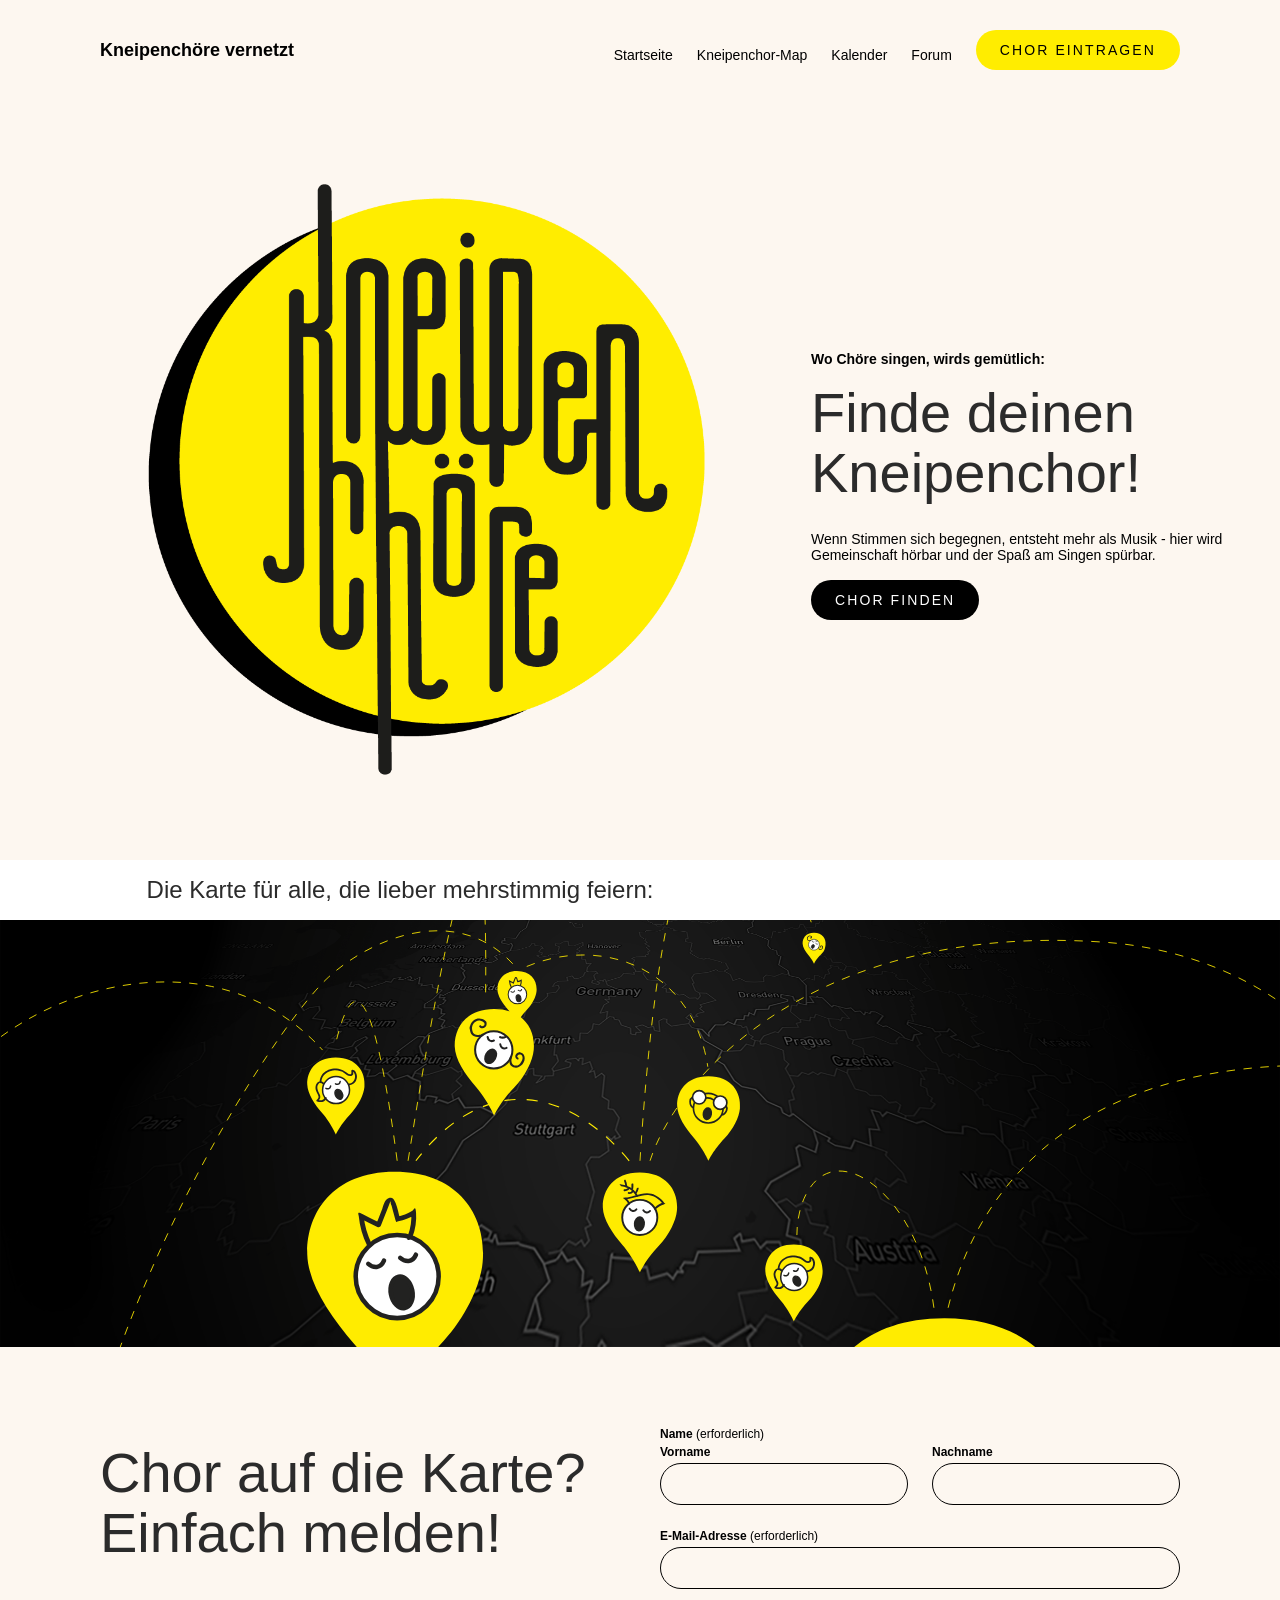
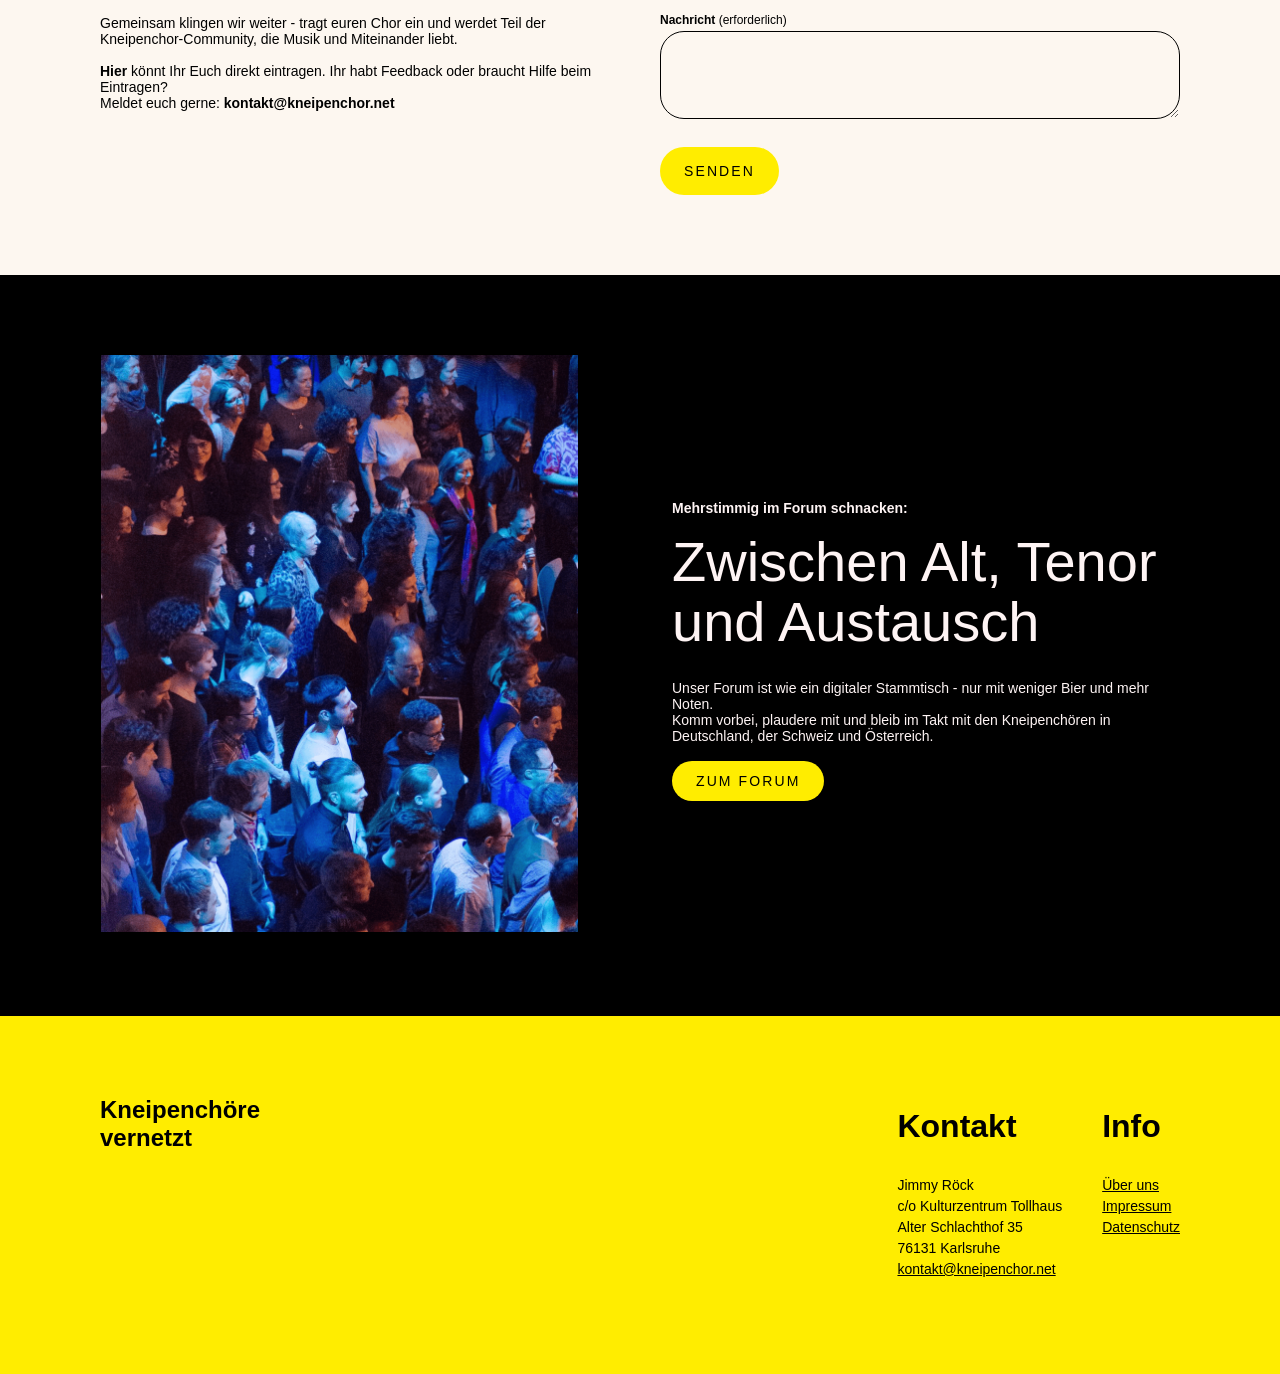
==== commit 48b27d99: "Add files via upload" ====
--- a/index.html
+++ b/index.html
@@ -1,381 +1,135 @@
 <!DOCTYPE html>
 <html lang="de">
+<html>
 <head>
-  <meta charset="UTF-8" />
-  <meta name="viewport" content="width=device-width, initial-scale=1.0" />
-  <title>Forum – Kneipenchöre vernetzt</title>
-  <link rel="stylesheet" href="Kneipenchor.css" />
-  <style>
-    .forum-page {
-      max-width: 1120px;
-      margin: 0 auto;
-      padding: 48px 24px 80px;
-    }
-
-    .forum-intro {
-      max-width: 850px;
-      line-height: 1.55;
-    }
-
-    .forum-tabs {
-      display: flex;
-      flex-wrap: wrap;
-      gap: 12px;
-      margin: 30px 0 24px;
-    }
-
-    .forum-tab {
-      border: 2px solid #111;
-      border-radius: 999px;
-      background: transparent;
-      padding: 12px 22px;
-      font-weight: 800;
-      text-transform: uppercase;
-      letter-spacing: .08em;
-      cursor: pointer;
-    }
-
-    .forum-tab.active {
-      background: #ffed00;
-      border-color: #ffed00;
-    }
-
-    .forum-section-box {
-      display: none;
-      background: #fffaf2;
-      border: 1px solid #e8ddcb;
-      border-radius: 22px;
-      padding: 30px;
-    }
-
-    .forum-section-box.active {
-      display: block;
-    }
-
-    .forum-grid {
-      display: grid;
-      grid-template-columns: minmax(0, 1fr) 360px;
-      gap: 28px;
-      align-items: start;
-    }
-
-    .forum-card {
-      background: #fff;
-      border: 1px solid #ded4c2;
-      border-radius: 18px;
-      padding: 20px;
-      margin-bottom: 16px;
-    }
-
-    .forum-card h3 {
-      margin: 0 0 8px;
-    }
-
-    .forum-meta {
-      font-size: .92rem;
-      color: #555;
-      margin: 0 0 12px;
-    }
-
-    .forum-form {
-      display: grid;
-      gap: 14px;
-      background: #fff;
-      border: 1px solid #ded4c2;
-      border-radius: 18px;
-      padding: 20px;
-    }
-
-    .forum-form label {
-      display: grid;
-      gap: 7px;
-      font-weight: 700;
-    }
-
-    .forum-form input,
-    .forum-form textarea {
-      width: 100%;
-      box-sizing: border-box;
-      border: 1.5px solid #111;
-      border-radius: 14px;
-      padding: 12px 14px;
-      background: #fff;
-      font-size: 1rem;
-      font-family: inherit;
-    }
-
-    .forum-form textarea {
-      min-height: 140px;
-      resize: vertical;
-    }
-
-    .forum-button {
-      display: inline-flex;
-      align-items: center;
-      justify-content: center;
-      border-radius: 999px;
-      padding: 14px 24px;
-      background: #ffed00;
-      color: #000;
-      text-decoration: none;
-      font-weight: 800;
-      text-transform: uppercase;
-      letter-spacing: 0.08em;
-      border: 2px solid #ffed00;
-      cursor: pointer;
-      font-family: inherit;
-      font-size: 0.95rem;
-    }
-
-    .forum-button:hover,
-    .forum-button:focus {
-      background: #000;
-      color: #fff;
-      border-color: #000;
-    }
-
-    .forum-note,
-    .forum-message,
-    .forum-error {
-      border-radius: 16px;
-      padding: 16px 18px;
-      margin-top: 18px;
-      border: 1px solid #e8d55b;
-      background: #fff2a8;
-    }
-
-    .forum-error {
-      display: none;
-      background: #ffe1d6;
-      border-color: #e49b88;
-    }
-
-    .forum-message {
-      display: none;
-    }
-
-    .forum-empty {
-      border: 1px dashed #bbb;
-      border-radius: 18px;
-      padding: 20px;
-      background: #fff;
-    }
-
-    .admin-login {
-      background: #fff;
-      border: 1px solid #ded4c2;
-      border-radius: 18px;
-      padding: 20px;
-      margin-bottom: 20px;
-    }
-
-    @media (max-width: 850px) {
-      .forum-grid {
-        grid-template-columns: 1fr;
-      }
-
-      .forum-page {
-        padding: 32px 18px 60px;
-      }
-
-      .forum-section-box {
-        padding: 22px;
-      }
-    }
-  </style>
+  <meta charset="UTF-8">
+  <meta name="viewport" content="width=device-width, initial-scale=1.0">
+  <title>Kneipenchöre vernetzt</title>
+<link rel="stylesheet" href="Kneipenchor.css">
 </head>
 <body>
+
+
+
 <header class="main-header">
-  <button class="hamburger" aria-label="Menü öffnen" aria-expanded="false" type="button">
-    <span class="bar"></span>
-    <span class="bar"></span>
-    <span class="bar"></span>
-  </button>
+   <button class="hamburger" aria-label="Menü öffnen" aria-expanded="false" type="button">
+  <span class="bar"></span>
+  <span class="bar"></span>
+  <span class="bar"></span>
+</button>
 
+  
   <h1 class="site-title">Kneipenchöre vernetzt</h1>
-
+ 
   <nav class="main-nav">
     <ul class="nav-list">
       <li><a href="index.html" class="nav-link">Startseite</a></li>
       <li><a href="Karte.html" class="nav-link">Kneipenchor-Map</a></li>
       <li><a href="kalender.html" class="nav-link">Kalender</a></li>
-      <li><a href="forum.html" class="nav-link active">Forum</a></li>
+      <li><a href="forum.html" class="nav-link">Forum</a></li>
     </ul>
     <a href="eintragen.html" class="register-btn">Chor eintragen</a>
   </nav>
 </header>
 
-<main class="forum-page">
-  <h1>Forum der Kneipenchöre</h1>
-
-  <p class="forum-intro">
-    Hier gibt es zwei Bereiche: ein öffentlich lesbares Forum für alle und ein internes Forum
-    nur für Administrator:innen. Beiträge können nur mit Admin-Passwort erstellt werden.
-  </p>
-
-  <div class="forum-tabs" role="tablist">
-    <button class="forum-tab active" type="button" data-forum-tab="public">Forum für alle</button>
-    <button class="forum-tab" type="button" data-forum-tab="admin">Internes Admin-Forum</button>
-    <button class="forum-tab" type="button" data-forum-tab="request">Admin-Zugang beantragen</button>
-  </div>
-
-  <section class="forum-section-box active" id="forum-public">
-    <h2>Forum für alle</h2>
-    <p>
-      Alle können die Beiträge lesen. Nur Administrator:innen können neue Beiträge veröffentlichen.
-    </p>
-
-    <div class="forum-grid">
-      <div>
-        <h3>Beiträge</h3>
-        <div id="public-posts">
-          <p class="forum-empty">Beiträge werden geladen …</p>
-        </div>
+<main>
+  <section class="hero-section">
+    <img src="Kneipenchoere_LOGO.png" onerror="this.onerror=null;this.src='bilder/Kneipenchoere_LOGO.png';" alt="Kneipenchöre Schriftzug" class="hero-img" />
+    <div class="hero-content">
+      <div class="hero-text-container">
+        <p class="hero-subtitle">Wo Chöre singen, wirds gemütlich:</p>
+        <h2 class="hero-title">Finde deinen<br />Kneipenchor!</h2>
       </div>
-
-      <aside>
-        <h3>Beitrag veröffentlichen</h3>
-        <form class="forum-form" id="public-post-form">
-          <input type="hidden" name="type" value="public" />
-
-          <label>
-            Admin-Passwort
-            <input name="password" type="password" required />
-          </label>
-
-          <label>
-            Autor:in
-            <input name="author" type="text" required />
-          </label>
-
-          <label>
-            Titel
-            <input name="title" type="text" required />
-          </label>
-
-          <label>
-            Beitrag
-            <textarea name="text" required></textarea>
-          </label>
-
-          <button class="forum-button" type="submit">Beitrag veröffentlichen</button>
-        </form>
-        <div class="forum-message" id="public-success">Der Beitrag wurde gespeichert.</div>
-        <div class="forum-error" id="public-error">Der Beitrag konnte nicht gespeichert werden.</div>
-      </aside>
+      <p class="hero-description">
+        Wenn Stimmen sich begegnen, entsteht mehr als Musik - hier wird<br />
+        Gemeinschaft hörbar und der Spaß am Singen spürbar.
+      </p>
+      <a href="Karte.html" class="cta-button">Chor finden</a>
     </div>
   </section>
 
-  <section class="forum-section-box" id="forum-admin">
-    <h2>Internes Admin-Forum</h2>
-    <p>
-      Dieser Bereich ist nur für Administrator:innen. Zum Lesen und Schreiben ist das Admin-Passwort nötig.
-    </p>
+ <section class="map-section" id="veranstaltungen">
+  <div class="map-content">
+    <h2 class="map-title">
+      Die Karte für alle, die lieber mehrstimmig feiern:
+    </h2>
+    <div class="map-image-container">
+      <a href="Karte.html">
+        <img src="kneipenchor_banner.svg" onerror="this.onerror=null;this.src='bilder/kneipenchor_banner.svg';" alt="Vorschaubild zur Karte mit Pins der Kneipenchöre" class="header-img" />
+      </a>
+  
+    </div>
+  </div>
+</section>
 
-    <div class="admin-login" id="admin-login-box">
-      <form class="forum-form" id="admin-login-form">
-        <label>
-          Admin-Passwort
-          <input id="admin-read-password" type="password" required />
-        </label>
-        <button class="forum-button" type="submit">Internes Forum öffnen</button>
-      </form>
-      <div class="forum-error" id="admin-login-error">Das Passwort stimmt nicht.</div>
+
+  <section class="contact-section">
+  <div class="contact-content">
+    <div class="contact-info">
+      <h2 class="contact-title">
+        Chor auf die Karte?<span class="break">Einfach melden!</span>
+      </h2>
+      <p class="contact-description">
+        Gemeinsam klingen wir weiter - tragt euren Chor ein und werdet Teil der Kneipenchor-Community, die Musik und Miteinander liebt.<br><br>
+        <a href="eintragen.html" class="nav-link">Hier</a> könnt Ihr Euch direkt eintragen. Ihr habt Feedback oder braucht Hilfe beim Eintragen?<br>
+        Meldet euch gerne: <strong><a href="mailto:kontakt@kneipenchor.net">kontakt@kneipenchor.net</a></strong>
+      </p>
     </div>
+    <form class="contact-form" action="https://formsubmit.co/kontakt@kneipenchor.net" method="POST">
+  <!-- Formsubmit Hidden Fields -->
+  <input type="hidden" name="_captcha" value="false">
+  <input type="hidden" name="_next" value="/danke.html">
+  <input type="hidden" name="_subject" value="Neue Nachricht vom Kneipenchor-Formular">
+  <input type="text" name="_honey" style="display:none">
 
-    <div class="forum-grid" id="admin-forum-content" style="display:none;">
-      <div>
-        <h3>Interne Beiträge</h3>
-        <div id="admin-posts">
-          <p class="forum-empty">Beiträge werden geladen …</p>
-        </div>
+  <!-- Vor- & Nachname -->
+  <div class="form-group">
+    <label>Name <span class="required">(erforderlich)</span></label>
+    <div class="name-inputs">
+      <div class="input-group">
+        <label for="firstname">Vorname</label>
+        <input type="text" id="firstname" name="Vorname" class="form-input" required />
       </div>
+      <div class="input-group">
+        <label for="lastname">Nachname</label>
+        <input type="text" id="lastname" name="Nachname" class="form-input" required />
+      </div>
+    </div>
+  </div>
 
-      <aside>
-        <h3>Internen Beitrag veröffentlichen</h3>
-        <form class="forum-form" id="admin-post-form">
-          <input type="hidden" name="type" value="admin" />
+  <!-- E-Mail -->
+  <div class="form-group">
+    <label for="email">E-Mail-Adresse <span class="required">(erforderlich)</span></label>
+    <input type="email" id="email" name="Email" class="form-input" required />
+  </div>
 
-          <label>
-            Admin-Passwort
-            <input name="password" id="admin-write-password" type="password" required />
-          </label>
+  <!-- Nachricht -->
+  <div class="form-group">
+    <label for="message">Nachricht <span class="required">(erforderlich)</span></label>
+    <textarea id="message" name="Nachricht" class="form-input" required style="min-height: 88px;"></textarea>
+  </div>
 
-          <label>
-            Autor:in
-            <input name="author" type="text" required />
-          </label>
+  <!-- Absenden -->
+  <button type="submit" class="submit-button">Senden</button>
+</form>
 
-          <label>
-            Titel
-            <input name="title" type="text" required />
-          </label>
+  </div>
+</section>
 
-          <label>
-            Beitrag
-            <textarea name="text" required></textarea>
-          </label>
-
-          <button class="forum-button" type="submit">Internen Beitrag veröffentlichen</button>
-        </form>
-        <div class="forum-message" id="admin-success">Der interne Beitrag wurde gespeichert.</div>
-        <div class="forum-error" id="admin-error">Der interne Beitrag konnte nicht gespeichert werden.</div>
-      </aside>
+  <section class="forum-section" id="forum">
+    <div class="forum-image">
+      <img src="kneipenchor_karlsruhe_forum.png" onerror="this.onerror=null;this.src='bilder/kneipenchor_karlsruhe_forum.png';" alt="Forum illustration" class="forum-img" />
     </div>
-
-    <div class="forum-note">
-      Das Passwort wird nur dafür genutzt, interne Beiträge zu laden und Beiträge zu speichern.
-    </div>
-  </section>
-
-  <section class="forum-section-box" id="forum-request">
-    <h2>Admin-Zugang beantragen</h2>
-    <p>
-      Chöre können hier eine Administrator:innen-Freigabe beantragen.
-      Nach Prüfung bekommt die Person das Admin-Passwort per E-Mail.
-    </p>
-
-    <form class="forum-form" id="admin-request-form">
-      <input type="hidden" name="action" value="requestAdmin" />
-
-      <label>
-        Name
-        <input name="name" type="text" required />
-      </label>
-
-      <label>
-        Chor
-        <input name="chor" type="text" required />
-      </label>
-
-      <label>
-        Stadt
-        <input name="stadt" type="text" required />
-      </label>
-
-      <label>
-        Funktion im Chor
-        <input name="funktion" type="text" placeholder="z. B. Leitung, Organisation, Vorstand" required />
-      </label>
-
-      <label>
-        E-Mail-Adresse
-        <input name="email" type="email" required />
-      </label>
-
-      <button class="forum-button" type="submit">Admin-Zugang beantragen</button>
-    </form>
-
-    <div class="forum-message" id="request-success">
-      Die Anfrage wurde gesendet. Nach der Prüfung bekommt die Person eine E-Mail.
-    </div>
-    <div class="forum-error" id="request-error">
-      Die Anfrage konnte nicht gesendet werden.
-    </div>
-
-    <div class="forum-note">
-      Die Anfrage landet in der Google-Tabelle im Blatt „Admin-Anfragen“.
-      Dort wird sie mit einem Häkchen bei „Freigeben“ bestätigt.
+    <div class="forum-content">
+      <div class="forum-text-container">
+        <p class="forum-subtitle">Mehrstimmig im Forum schnacken:</p>
+        <h2 class="forum-title">Zwischen Alt, Tenor und Austausch</h2>
+      </div>
+      <p class="forum-description">
+        Unser Forum ist wie ein digitaler Stammtisch - nur mit weniger Bier und mehr Noten.<br />
+        Komm vorbei, plaudere mit und bleib im Takt mit den Kneipenchören in Deutschland, der Schweiz und Österreich.
+      </p>
+      <a href="forum.html" class="forum-button">Zum Forum</a>
     </div>
   </section>
 </main>
@@ -384,7 +138,6 @@
   <div class="footer-brand">
     <h2 class="footer-title">Kneipenchöre<br>vernetzt</h2>
   </div>
-
   <nav class="footer-nav">
     <div class="footer-sections">
       <section class="footer-section">
@@ -394,239 +147,47 @@
           c/o Kulturzentrum Tollhaus<br>
           Alter Schlachthof 35<br>
           76131 Karlsruhe<br>
-          <a href="mailto:kontakt@kneipenchor.net">kontakt@kneipenchor.net</a>
+           <a href="mailto:kontakt@kneipenchor.net">kontakt@kneipenchor.net</a>
         </p>
       </section>
-
       <section class="footer-section">
         <h3 class="section-title">Info</h3>
-        <p class="section-content">
-          <a href="ueber-uns.html">Über uns</a><br>
-          <a href="impressum.html">Impressum</a><br>
-          <a href="datenschutz.html">Datenschutz</a>
-        </p>
+<p class="section-content">
+  <a href="ueber-uns.html">Über uns</a><br>
+  <a href="impressum.html">Impressum</a><br>
+  <a href="datenschutz.html">Datenschutz</a>
+</p>
       </section>
     </div>
   </nav>
 </footer>
 
-<script>
-  const FORUM_SCRIPT_URL = 'https://script.google.com/macros/s/AKfycbzLdsL_ku_-mO5JOnKd44OSN7qqpZAtZ3ubw_N_5BROrwGmOnfCsJSFEuDEUa-CuVCY/exec';
-
+  <script>
   document.addEventListener('DOMContentLoaded', () => {
     const hamburger = document.querySelector('.hamburger');
     const mainNav = document.querySelector('.main-nav');
 
-    if (hamburger && mainNav) {
-      hamburger.addEventListener('click', (event) => {
-        event.stopPropagation();
-        const isOpen = mainNav.classList.toggle('open');
-        hamburger.setAttribute('aria-expanded', isOpen ? 'true' : 'false');
-        hamburger.classList.toggle('active', isOpen);
-        document.body.style.overflow = isOpen ? 'hidden' : '';
-      });
-
-      document.addEventListener('click', (event) => {
-        const isOpen = mainNav.classList.contains('open');
-
-        if (isOpen && !mainNav.contains(event.target) && !hamburger.contains(event.target)) {
-          mainNav.classList.remove('open');
-          hamburger.classList.remove('active');
-          hamburger.setAttribute('aria-expanded', 'false');
-          document.body.style.overflow = '';
-        }
-      });
-    }
-
-    document.querySelectorAll('[data-forum-tab]').forEach(button => {
-      button.addEventListener('click', () => {
-        document.querySelectorAll('[data-forum-tab]').forEach(b => b.classList.remove('active'));
-        document.querySelectorAll('.forum-section-box').forEach(box => box.classList.remove('active'));
-
-        button.classList.add('active');
-        document.getElementById('forum-' + button.dataset.forumTab).classList.add('active');
-      });
+    // Öffnen / Schließen bei Klick auf Hamburger
+    hamburger.addEventListener('click', (event) => {
+      event.stopPropagation(); // Verhindert Schließen bei eigenem Klick
+      const isOpen = mainNav.classList.toggle('open');
+      hamburger.setAttribute('aria-expanded', isOpen ? 'true' : 'false');
+      hamburger.classList.toggle('active', isOpen);
+      document.body.style.overflow = isOpen ? 'hidden' : '';
     });
 
-    ladeOeffentlicheBeitraege();
-
-    const adminLoginForm = document.getElementById('admin-login-form');
-    const adminPasswordInput = document.getElementById('admin-read-password');
-
-    adminLoginForm.addEventListener('submit', async (event) => {
-      event.preventDefault();
-
-      const password = adminPasswordInput.value.trim();
-      const ok = await ladeInterneBeitraege(password);
-
-      if (ok) {
-        document.getElementById('admin-login-error').style.display = 'none';
-        document.getElementById('admin-login-box').style.display = 'none';
-        document.getElementById('admin-forum-content').style.display = 'grid';
-        document.getElementById('admin-write-password').value = password;
-      } else {
-        document.getElementById('admin-login-error').style.display = 'block';
+    // Schließen bei Klick außerhalb des Menüs
+    document.addEventListener('click', (event) => {
+      const isOpen = mainNav.classList.contains('open');
+      if (isOpen && !mainNav.contains(event.target) && !hamburger.contains(event.target)) {
+        mainNav.classList.remove('open');
+        hamburger.classList.remove('active');
+        hamburger.setAttribute('aria-expanded', 'false');
+        document.body.style.overflow = '';
       }
     });
-
-    document.getElementById('public-post-form').addEventListener('submit', async (event) => {
-      event.preventDefault();
-      await sendeBeitrag(event.target, 'public');
-    });
-
-    document.getElementById('admin-post-form').addEventListener('submit', async (event) => {
-      event.preventDefault();
-      await sendeBeitrag(event.target, 'admin');
-    });
-
-    document.getElementById('admin-request-form').addEventListener('submit', async (event) => {
-      event.preventDefault();
-      await sendeAdminAnfrage(event.target);
-    });
   });
-
-  function ladeDatenPerJsonp(url) {
-    return new Promise((resolve, reject) => {
-      const callbackName = 'forumCallback_' + Date.now() + '_' + Math.floor(Math.random() * 10000);
-
-      window[callbackName] = (daten) => {
-        delete window[callbackName];
-        script.remove();
-        resolve(daten);
-      };
-
-      const script = document.createElement('script');
-      script.src = url + (url.includes('?') ? '&' : '?') + 'callback=' + callbackName + '&_=' + Date.now();
-      script.onerror = () => {
-        delete window[callbackName];
-        script.remove();
-        reject(new Error('Daten konnten nicht geladen werden.'));
-      };
-
-      document.body.appendChild(script);
-    });
-  }
-
-  async function ladeOeffentlicheBeitraege() {
-    const container = document.getElementById('public-posts');
-
-    try {
-      const daten = await ladeDatenPerJsonp(FORUM_SCRIPT_URL + '?action=list&type=public');
-      renderBeitraege(container, daten.beitraege || [], 'Noch keine öffentlichen Beiträge vorhanden.');
-    } catch (error) {
-      container.innerHTML = '<p class="forum-empty">Beiträge konnten nicht geladen werden.</p>';
-    }
-  }
-
-  async function ladeInterneBeitraege(password) {
-    const container = document.getElementById('admin-posts');
-
-    try {
-      const daten = await ladeDatenPerJsonp(
-        FORUM_SCRIPT_URL + '?action=list&type=admin&password=' + encodeURIComponent(password)
-      );
-
-      if (!daten.ok) {
-        return false;
-      }
-
-      renderBeitraege(container, daten.beitraege || [], 'Noch keine internen Beiträge vorhanden.');
-      return true;
-    } catch (error) {
-      return false;
-    }
-  }
-
-  async function sendeBeitrag(form, type) {
-    const success = document.getElementById(type === 'admin' ? 'admin-success' : 'public-success');
-    const error = document.getElementById(type === 'admin' ? 'admin-error' : 'public-error');
-    const button = form.querySelector('button[type="submit"]');
-
-    success.style.display = 'none';
-    error.style.display = 'none';
-    button.disabled = true;
-    button.textContent = 'Wird gespeichert …';
-
-    const formData = new FormData(form);
-
-    try {
-      await fetch(FORUM_SCRIPT_URL, {
-        method: 'POST',
-        mode: 'no-cors',
-        body: formData
-      });
-
-      form.reset();
-      success.style.display = 'block';
-
-      if (type === 'admin') {
-        const password = document.getElementById('admin-read-password').value.trim();
-        document.getElementById('admin-write-password').value = password;
-        await ladeInterneBeitraege(password);
-      } else {
-        await ladeOeffentlicheBeitraege();
-      }
-    } catch (fehler) {
-      error.style.display = 'block';
-    } finally {
-      button.disabled = false;
-      button.textContent = type === 'admin' ? 'Internen Beitrag veröffentlichen' : 'Beitrag veröffentlichen';
-    }
-  }
-
-  async function sendeAdminAnfrage(form) {
-    const success = document.getElementById('request-success');
-    const error = document.getElementById('request-error');
-    const button = form.querySelector('button[type="submit"]');
-
-    success.style.display = 'none';
-    error.style.display = 'none';
-    button.disabled = true;
-    button.textContent = 'Wird gesendet …';
-
-    const formData = new FormData(form);
-
-    try {
-      await fetch(FORUM_SCRIPT_URL, {
-        method: 'POST',
-        mode: 'no-cors',
-        body: formData
-      });
-
-      form.reset();
-      success.style.display = 'block';
-    } catch (fehler) {
-      error.style.display = 'block';
-    } finally {
-      button.disabled = false;
-      button.textContent = 'Admin-Zugang beantragen';
-    }
-  }
-
-  function renderBeitraege(container, beitraege, leerText) {
-    if (!beitraege.length) {
-      container.innerHTML = '<p class="forum-empty">' + escapeHtml(leerText) + '</p>';
-      return;
-    }
-
-    container.innerHTML = beitraege.map(beitrag => `
-      <article class="forum-card">
-        <h3>${escapeHtml(beitrag.titel || 'Ohne Titel')}</h3>
-        <p class="forum-meta">${escapeHtml(beitrag.datum || '')} · ${escapeHtml(beitrag.autor || '')}</p>
-        <p>${escapeHtml(beitrag.text || '').replace(/\n/g, '<br>')}</p>
-      </article>
-    `).join('');
-  }
-
-  function escapeHtml(value) {
-    return String(value || '').replace(/[&<>"']/g, c => ({
-      '&': '&amp;',
-      '<': '&lt;',
-      '>': '&gt;',
-      '"': '&quot;',
-      "'": '&#039;'
-    }[c]));
-  }
 </script>
+  
 </body>
 </html>
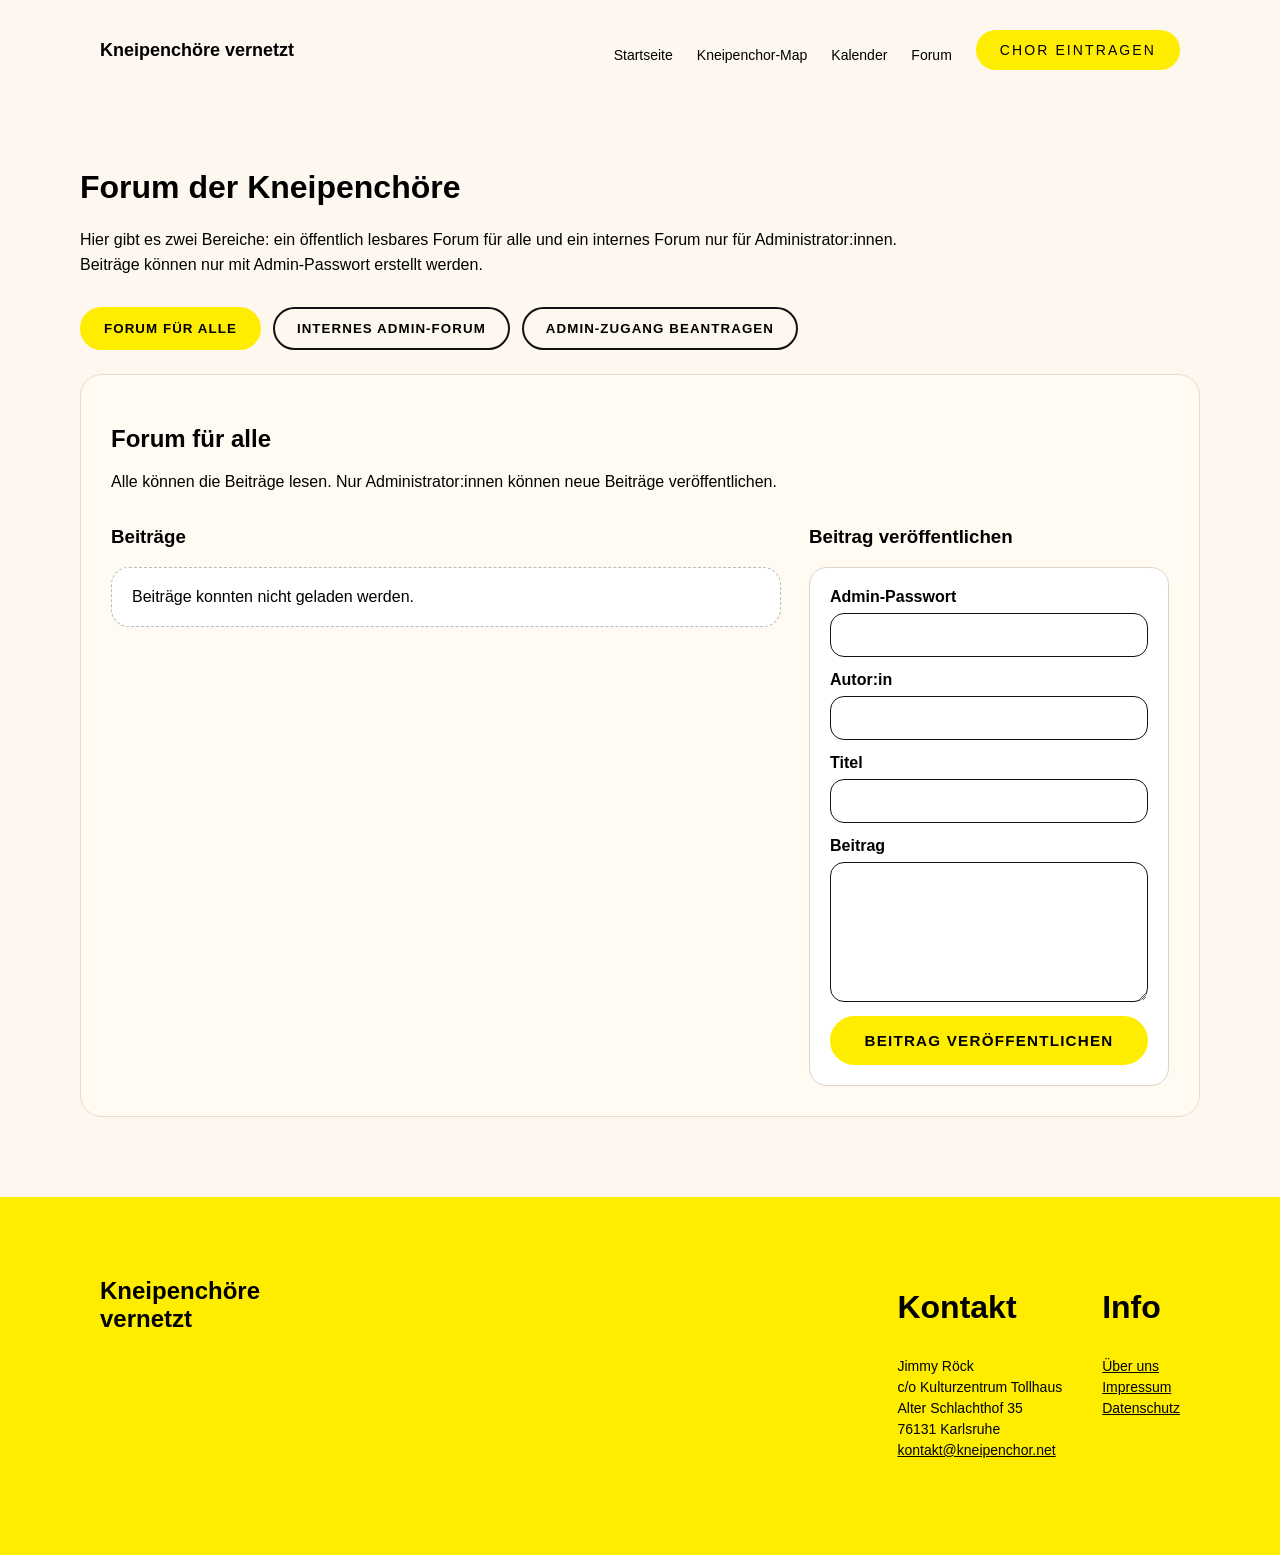
==== commit ffe33a89: "Add files via upload" ====
--- a/index.html
+++ b/index.html
@@ -1,135 +1,376 @@
 <!DOCTYPE html>
 <html lang="de">
-<html>
 <head>
-  <meta charset="UTF-8">
-  <meta name="viewport" content="width=device-width, initial-scale=1.0">
-  <title>Kneipenchöre vernetzt</title>
-<link rel="stylesheet" href="Kneipenchor.css">
+  <meta charset="UTF-8" />
+  <meta name="viewport" content="width=device-width, initial-scale=1.0" />
+  <title>Forum – Kneipenchöre vernetzt</title>
+  <link rel="stylesheet" href="Kneipenchor.css" />
+  <style>
+    .forum-page {
+      max-width: 1120px;
+      margin: 0 auto;
+      padding: 48px 24px 80px;
+    }
+
+    .forum-intro {
+      max-width: 850px;
+      line-height: 1.55;
+    }
+
+    .forum-tabs {
+      display: flex;
+      flex-wrap: wrap;
+      gap: 12px;
+      margin: 30px 0 24px;
+    }
+
+    .forum-tab {
+      border: 2px solid #111;
+      border-radius: 999px;
+      background: transparent;
+      padding: 12px 22px;
+      font-weight: 800;
+      text-transform: uppercase;
+      letter-spacing: .08em;
+      cursor: pointer;
+    }
+
+    .forum-tab.active {
+      background: #ffed00;
+      border-color: #ffed00;
+    }
+
+    .forum-section-box {
+      display: none;
+      background: #fffaf2;
+      border: 1px solid #e8ddcb;
+      border-radius: 22px;
+      padding: 30px;
+    }
+
+    .forum-section-box.active {
+      display: block;
+    }
+
+    .forum-grid {
+      display: grid;
+      grid-template-columns: minmax(0, 1fr) 360px;
+      gap: 28px;
+      align-items: start;
+    }
+
+    .forum-card {
+      background: #fff;
+      border: 1px solid #ded4c2;
+      border-radius: 18px;
+      padding: 20px;
+      margin-bottom: 16px;
+    }
+
+    .forum-card h3 {
+      margin: 0 0 8px;
+    }
+
+    .forum-meta {
+      font-size: .92rem;
+      color: #555;
+      margin: 0 0 12px;
+    }
+
+    .forum-form {
+      display: grid;
+      gap: 14px;
+      background: #fff;
+      border: 1px solid #ded4c2;
+      border-radius: 18px;
+      padding: 20px;
+    }
+
+    .forum-form label {
+      display: grid;
+      gap: 7px;
+      font-weight: 700;
+    }
+
+    .forum-form input,
+    .forum-form textarea {
+      width: 100%;
+      box-sizing: border-box;
+      border: 1.5px solid #111;
+      border-radius: 14px;
+      padding: 12px 14px;
+      background: #fff;
+      font-size: 1rem;
+      font-family: inherit;
+    }
+
+    .forum-form textarea {
+      min-height: 140px;
+      resize: vertical;
+    }
+
+    .forum-button {
+      display: inline-flex;
+      align-items: center;
+      justify-content: center;
+      border-radius: 999px;
+      padding: 14px 24px;
+      background: #ffed00;
+      color: #000;
+      text-decoration: none;
+      font-weight: 800;
+      text-transform: uppercase;
+      letter-spacing: 0.08em;
+      border: 2px solid #ffed00;
+      cursor: pointer;
+      font-family: inherit;
+      font-size: 0.95rem;
+    }
+
+    .forum-button:hover,
+    .forum-button:focus {
+      background: #000;
+      color: #fff;
+      border-color: #000;
+    }
+
+    .forum-note,
+    .forum-message,
+    .forum-error {
+      border-radius: 16px;
+      padding: 16px 18px;
+      margin-top: 18px;
+      border: 1px solid #e8d55b;
+      background: #fff2a8;
+    }
+
+    .forum-error {
+      display: none;
+      background: #ffe1d6;
+      border-color: #e49b88;
+    }
+
+    .forum-message {
+      display: none;
+    }
+
+    .forum-empty {
+      border: 1px dashed #bbb;
+      border-radius: 18px;
+      padding: 20px;
+      background: #fff;
+    }
+
+    .admin-login {
+      background: #fff;
+      border: 1px solid #ded4c2;
+      border-radius: 18px;
+      padding: 20px;
+      margin-bottom: 20px;
+    }
+
+    @media (max-width: 850px) {
+      .forum-grid {
+        grid-template-columns: 1fr;
+      }
+
+      .forum-page {
+        padding: 32px 18px 60px;
+      }
+
+      .forum-section-box {
+        padding: 22px;
+      }
+    }
+  </style>
 </head>
 <body>
-
-
-
 <header class="main-header">
-   <button class="hamburger" aria-label="Menü öffnen" aria-expanded="false" type="button">
-  <span class="bar"></span>
-  <span class="bar"></span>
-  <span class="bar"></span>
-</button>
-
-  
+  <button class="hamburger" aria-label="Menü öffnen" aria-expanded="false" type="button">
+    <span class="bar"></span>
+    <span class="bar"></span>
+    <span class="bar"></span>
+  </button>
+
   <h1 class="site-title">Kneipenchöre vernetzt</h1>
- 
+
   <nav class="main-nav">
     <ul class="nav-list">
       <li><a href="index.html" class="nav-link">Startseite</a></li>
       <li><a href="Karte.html" class="nav-link">Kneipenchor-Map</a></li>
       <li><a href="kalender.html" class="nav-link">Kalender</a></li>
-      <li><a href="forum.html" class="nav-link">Forum</a></li>
+      <li><a href="forum.html" class="nav-link active">Forum</a></li>
     </ul>
     <a href="eintragen.html" class="register-btn">Chor eintragen</a>
   </nav>
 </header>
 
-<main>
-  <section class="hero-section">
-    <img src="Kneipenchoere_LOGO.png" onerror="this.onerror=null;this.src='bilder/Kneipenchoere_LOGO.png';" alt="Kneipenchöre Schriftzug" class="hero-img" />
-    <div class="hero-content">
-      <div class="hero-text-container">
-        <p class="hero-subtitle">Wo Chöre singen, wirds gemütlich:</p>
-        <h2 class="hero-title">Finde deinen<br />Kneipenchor!</h2>
+<main class="forum-page">
+  <h1>Forum der Kneipenchöre</h1>
+
+  <p class="forum-intro">
+    Hier gibt es zwei Bereiche: ein öffentlich lesbares Forum für alle und ein internes Forum
+    nur für Administrator:innen. Beiträge können nur mit Admin-Passwort erstellt werden.
+  </p>
+
+  <div class="forum-tabs" role="tablist">
+    <button class="forum-tab active" type="button" data-forum-tab="public">Forum für alle</button>
+    <button class="forum-tab" type="button" data-forum-tab="admin">Internes Admin-Forum</button>
+    <button class="forum-tab" type="button" data-forum-tab="request">Admin-Zugang beantragen</button>
+  </div>
+
+  <section class="forum-section-box active" id="forum-public">
+    <h2>Forum für alle</h2>
+    <p>
+      Alle können die Beiträge lesen. Nur Administrator:innen können neue Beiträge veröffentlichen.
+    </p>
+
+    <div class="forum-grid">
+      <div>
+        <h3>Beiträge</h3>
+        <div id="public-posts">
+          <p class="forum-empty">Beiträge werden geladen …</p>
+        </div>
       </div>
-      <p class="hero-description">
-        Wenn Stimmen sich begegnen, entsteht mehr als Musik - hier wird<br />
-        Gemeinschaft hörbar und der Spaß am Singen spürbar.
-      </p>
-      <a href="Karte.html" class="cta-button">Chor finden</a>
+
+      <aside>
+        <h3>Beitrag veröffentlichen</h3>
+        <form class="forum-form" id="public-post-form">
+          <input type="hidden" name="type" value="public" />
+
+          <label>
+            Admin-Passwort
+            <input name="password" type="password" required />
+          </label>
+
+          <label>
+            Autor:in
+            <input name="author" type="text" required />
+          </label>
+
+          <label>
+            Titel
+            <input name="title" type="text" required />
+          </label>
+
+          <label>
+            Beitrag
+            <textarea name="text" required></textarea>
+          </label>
+
+          <button class="forum-button" type="submit">Beitrag veröffentlichen</button>
+        </form>
+        <div class="forum-message" id="public-success">Der Beitrag wurde gespeichert.</div>
+        <div class="forum-error" id="public-error">Der Beitrag konnte nicht gespeichert werden.</div>
+      </aside>
     </div>
   </section>
 
- <section class="map-section" id="veranstaltungen">
-  <div class="map-content">
-    <h2 class="map-title">
-      Die Karte für alle, die lieber mehrstimmig feiern:
-    </h2>
-    <div class="map-image-container">
-      <a href="Karte.html">
-        <img src="kneipenchor_banner.svg" onerror="this.onerror=null;this.src='bilder/kneipenchor_banner.svg';" alt="Vorschaubild zur Karte mit Pins der Kneipenchöre" class="header-img" />
-      </a>
-  
+  <section class="forum-section-box" id="forum-admin">
+    <h2>Internes Admin-Forum</h2>
+    <p>
+      Dieser Bereich ist nur für Administrator:innen. Zum Lesen und Schreiben ist das Admin-Passwort nötig.
+    </p>
+
+    <div class="admin-login" id="admin-login-box">
+      <form class="forum-form" id="admin-login-form">
+        <label>
+          Admin-Passwort
+          <input id="admin-read-password" type="password" required />
+        </label>
+        <button class="forum-button" type="submit">Internes Forum öffnen</button>
+      </form>
+      <div class="forum-error" id="admin-login-error">Das Passwort stimmt nicht.</div>
     </div>
-  </div>
-</section>
-
-
-  <section class="contact-section">
-  <div class="contact-content">
-    <div class="contact-info">
-      <h2 class="contact-title">
-        Chor auf die Karte?<span class="break">Einfach melden!</span>
-      </h2>
-      <p class="contact-description">
-        Gemeinsam klingen wir weiter - tragt euren Chor ein und werdet Teil der Kneipenchor-Community, die Musik und Miteinander liebt.<br><br>
-        <a href="eintragen.html" class="nav-link">Hier</a> könnt Ihr Euch direkt eintragen. Ihr habt Feedback oder braucht Hilfe beim Eintragen?<br>
-        Meldet euch gerne: <strong><a href="mailto:kontakt@kneipenchor.net">kontakt@kneipenchor.net</a></strong>
-      </p>
+
+    <div class="forum-grid" id="admin-forum-content" style="display:none;">
+      <div>
+        <h3>Interne Beiträge</h3>
+        <div id="admin-posts">
+          <p class="forum-empty">Beiträge werden geladen …</p>
+        </div>
+      </div>
+
+      <aside>
+        <h3>Internen Beitrag veröffentlichen</h3>
+        <form class="forum-form" id="admin-post-form">
+          <input type="hidden" name="type" value="admin" />
+
+          <label>
+            Admin-Passwort
+            <input name="password" id="admin-write-password" type="password" required />
+          </label>
+
+          <label>
+            Autor:in
+            <input name="author" type="text" required />
+          </label>
+
+          <label>
+            Titel
+            <input name="title" type="text" required />
+          </label>
+
+          <label>
+            Beitrag
+            <textarea name="text" required></textarea>
+          </label>
+
+          <button class="forum-button" type="submit">Internen Beitrag veröffentlichen</button>
+        </form>
+        <div class="forum-message" id="admin-success">Der interne Beitrag wurde gespeichert.</div>
+        <div class="forum-error" id="admin-error">Der interne Beitrag konnte nicht gespeichert werden.</div>
+      </aside>
     </div>
-    <form class="contact-form" action="https://formsubmit.co/kontakt@kneipenchor.net" method="POST">
-  <!-- Formsubmit Hidden Fields -->
-  <input type="hidden" name="_captcha" value="false">
-  <input type="hidden" name="_next" value="/danke.html">
-  <input type="hidden" name="_subject" value="Neue Nachricht vom Kneipenchor-Formular">
-  <input type="text" name="_honey" style="display:none">
-
-  <!-- Vor- & Nachname -->
-  <div class="form-group">
-    <label>Name <span class="required">(erforderlich)</span></label>
-    <div class="name-inputs">
-      <div class="input-group">
-        <label for="firstname">Vorname</label>
-        <input type="text" id="firstname" name="Vorname" class="form-input" required />
-      </div>
-      <div class="input-group">
-        <label for="lastname">Nachname</label>
-        <input type="text" id="lastname" name="Nachname" class="form-input" required />
-      </div>
+
+    <div class="forum-note">
+      Das Passwort wird nur dafür genutzt, interne Beiträge zu laden und Beiträge zu speichern.
     </div>
-  </div>
-
-  <!-- E-Mail -->
-  <div class="form-group">
-    <label for="email">E-Mail-Adresse <span class="required">(erforderlich)</span></label>
-    <input type="email" id="email" name="Email" class="form-input" required />
-  </div>
-
-  <!-- Nachricht -->
-  <div class="form-group">
-    <label for="message">Nachricht <span class="required">(erforderlich)</span></label>
-    <textarea id="message" name="Nachricht" class="form-input" required style="min-height: 88px;"></textarea>
-  </div>
-
-  <!-- Absenden -->
-  <button type="submit" class="submit-button">Senden</button>
-</form>
-
-  </div>
-</section>
-
-  <section class="forum-section" id="forum">
-    <div class="forum-image">
-      <img src="kneipenchor_karlsruhe_forum.png" onerror="this.onerror=null;this.src='bilder/kneipenchor_karlsruhe_forum.png';" alt="Forum illustration" class="forum-img" />
+  </section>
+
+  <section class="forum-section-box" id="forum-request">
+    <h2>Admin-Zugang beantragen</h2>
+    <p>
+      Chöre können hier eine Administrator:innen-Freigabe beantragen.
+      Nach Prüfung bekommt die Person das Admin-Passwort per E-Mail.
+    </p>
+
+    <form class="forum-form" id="admin-request-form">
+      <input type="hidden" name="action" value="requestAdmin" />
+
+      <label>
+        Name
+        <input name="name" type="text" required />
+      </label>
+
+      <label>
+        Chor
+        <input name="chor" type="text" required />
+      </label>
+
+      <label>
+        Stadt
+        <input name="stadt" type="text" required />
+      </label>
+
+      <label>
+        Funktion im Chor
+        <input name="funktion" type="text" placeholder="z. B. Leitung, Organisation, Vorstand" required />
+      </label>
+
+      <label>
+        E-Mail-Adresse
+        <input name="email" type="email" required />
+      </label>
+
+      <button class="forum-button" type="submit">Admin-Zugang beantragen</button>
+    </form>
+
+    <div class="forum-message" id="request-success">
+      Die Anfrage wurde gesendet. Nach der Prüfung bekommt die Person eine E-Mail.
     </div>
-    <div class="forum-content">
-      <div class="forum-text-container">
-        <p class="forum-subtitle">Mehrstimmig im Forum schnacken:</p>
-        <h2 class="forum-title">Zwischen Alt, Tenor und Austausch</h2>
-      </div>
-      <p class="forum-description">
-        Unser Forum ist wie ein digitaler Stammtisch - nur mit weniger Bier und mehr Noten.<br />
-        Komm vorbei, plaudere mit und bleib im Takt mit den Kneipenchören in Deutschland, der Schweiz und Österreich.
-      </p>
-      <a href="forum.html" class="forum-button">Zum Forum</a>
+    <div class="forum-error" id="request-error">
+      Die Anfrage konnte nicht gesendet werden.
     </div>
   </section>
 </main>
@@ -138,6 +379,7 @@
   <div class="footer-brand">
     <h2 class="footer-title">Kneipenchöre<br>vernetzt</h2>
   </div>
+
   <nav class="footer-nav">
     <div class="footer-sections">
       <section class="footer-section">
@@ -147,47 +389,239 @@
           c/o Kulturzentrum Tollhaus<br>
           Alter Schlachthof 35<br>
           76131 Karlsruhe<br>
-           <a href="mailto:kontakt@kneipenchor.net">kontakt@kneipenchor.net</a>
+          <a href="mailto:kontakt@kneipenchor.net">kontakt@kneipenchor.net</a>
         </p>
       </section>
+
       <section class="footer-section">
         <h3 class="section-title">Info</h3>
-<p class="section-content">
-  <a href="ueber-uns.html">Über uns</a><br>
-  <a href="impressum.html">Impressum</a><br>
-  <a href="datenschutz.html">Datenschutz</a>
-</p>
+        <p class="section-content">
+          <a href="ueber-uns.html">Über uns</a><br>
+          <a href="impressum.html">Impressum</a><br>
+          <a href="datenschutz.html">Datenschutz</a>
+        </p>
       </section>
     </div>
   </nav>
 </footer>
 
-  <script>
+<script>
+  const FORUM_SCRIPT_URL = 'https://script.google.com/macros/s/AKfycbzLdsL_ku_-mO5JOnKd44OSN7qqpZAtZ3ubw_N_5BROrwGmOnfCsJSFEuDEUa-CuVCY/exec';
+
   document.addEventListener('DOMContentLoaded', () => {
     const hamburger = document.querySelector('.hamburger');
     const mainNav = document.querySelector('.main-nav');
 
-    // Öffnen / Schließen bei Klick auf Hamburger
-    hamburger.addEventListener('click', (event) => {
-      event.stopPropagation(); // Verhindert Schließen bei eigenem Klick
-      const isOpen = mainNav.classList.toggle('open');
-      hamburger.setAttribute('aria-expanded', isOpen ? 'true' : 'false');
-      hamburger.classList.toggle('active', isOpen);
-      document.body.style.overflow = isOpen ? 'hidden' : '';
+    if (hamburger && mainNav) {
+      hamburger.addEventListener('click', (event) => {
+        event.stopPropagation();
+        const isOpen = mainNav.classList.toggle('open');
+        hamburger.setAttribute('aria-expanded', isOpen ? 'true' : 'false');
+        hamburger.classList.toggle('active', isOpen);
+        document.body.style.overflow = isOpen ? 'hidden' : '';
+      });
+
+      document.addEventListener('click', (event) => {
+        const isOpen = mainNav.classList.contains('open');
+
+        if (isOpen && !mainNav.contains(event.target) && !hamburger.contains(event.target)) {
+          mainNav.classList.remove('open');
+          hamburger.classList.remove('active');
+          hamburger.setAttribute('aria-expanded', 'false');
+          document.body.style.overflow = '';
+        }
+      });
+    }
+
+    document.querySelectorAll('[data-forum-tab]').forEach(button => {
+      button.addEventListener('click', () => {
+        document.querySelectorAll('[data-forum-tab]').forEach(b => b.classList.remove('active'));
+        document.querySelectorAll('.forum-section-box').forEach(box => box.classList.remove('active'));
+
+        button.classList.add('active');
+        document.getElementById('forum-' + button.dataset.forumTab).classList.add('active');
+      });
     });
 
-    // Schließen bei Klick außerhalb des Menüs
-    document.addEventListener('click', (event) => {
-      const isOpen = mainNav.classList.contains('open');
-      if (isOpen && !mainNav.contains(event.target) && !hamburger.contains(event.target)) {
-        mainNav.classList.remove('open');
-        hamburger.classList.remove('active');
-        hamburger.setAttribute('aria-expanded', 'false');
-        document.body.style.overflow = '';
+    ladeOeffentlicheBeitraege();
+
+    const adminLoginForm = document.getElementById('admin-login-form');
+    const adminPasswordInput = document.getElementById('admin-read-password');
+
+    adminLoginForm.addEventListener('submit', async (event) => {
+      event.preventDefault();
+
+      const password = adminPasswordInput.value.trim();
+      const ok = await ladeInterneBeitraege(password);
+
+      if (ok) {
+        document.getElementById('admin-login-error').style.display = 'none';
+        document.getElementById('admin-login-box').style.display = 'none';
+        document.getElementById('admin-forum-content').style.display = 'grid';
+        document.getElementById('admin-write-password').value = password;
+      } else {
+        document.getElementById('admin-login-error').style.display = 'block';
       }
     });
+
+    document.getElementById('public-post-form').addEventListener('submit', async (event) => {
+      event.preventDefault();
+      await sendeBeitrag(event.target, 'public');
+    });
+
+    document.getElementById('admin-post-form').addEventListener('submit', async (event) => {
+      event.preventDefault();
+      await sendeBeitrag(event.target, 'admin');
+    });
+
+    document.getElementById('admin-request-form').addEventListener('submit', async (event) => {
+      event.preventDefault();
+      await sendeAdminAnfrage(event.target);
+    });
   });
+
+  function ladeDatenPerJsonp(url) {
+    return new Promise((resolve, reject) => {
+      const callbackName = 'forumCallback_' + Date.now() + '_' + Math.floor(Math.random() * 10000);
+
+      window[callbackName] = (daten) => {
+        delete window[callbackName];
+        script.remove();
+        resolve(daten);
+      };
+
+      const script = document.createElement('script');
+      script.src = url + (url.includes('?') ? '&' : '?') + 'callback=' + callbackName + '&_=' + Date.now();
+      script.onerror = () => {
+        delete window[callbackName];
+        script.remove();
+        reject(new Error('Daten konnten nicht geladen werden.'));
+      };
+
+      document.body.appendChild(script);
+    });
+  }
+
+  async function ladeOeffentlicheBeitraege() {
+    const container = document.getElementById('public-posts');
+
+    try {
+      const daten = await ladeDatenPerJsonp(FORUM_SCRIPT_URL + '?action=list&type=public');
+      renderBeitraege(container, daten.beitraege || [], 'Noch keine öffentlichen Beiträge vorhanden.');
+    } catch (error) {
+      container.innerHTML = '<p class="forum-empty">Beiträge konnten nicht geladen werden.</p>';
+    }
+  }
+
+  async function ladeInterneBeitraege(password) {
+    const container = document.getElementById('admin-posts');
+
+    try {
+      const daten = await ladeDatenPerJsonp(
+        FORUM_SCRIPT_URL + '?action=list&type=admin&password=' + encodeURIComponent(password)
+      );
+
+      if (!daten.ok) {
+        return false;
+      }
+
+      renderBeitraege(container, daten.beitraege || [], 'Noch keine internen Beiträge vorhanden.');
+      return true;
+    } catch (error) {
+      return false;
+    }
+  }
+
+  async function sendeBeitrag(form, type) {
+    const success = document.getElementById(type === 'admin' ? 'admin-success' : 'public-success');
+    const error = document.getElementById(type === 'admin' ? 'admin-error' : 'public-error');
+    const button = form.querySelector('button[type="submit"]');
+
+    success.style.display = 'none';
+    error.style.display = 'none';
+    button.disabled = true;
+    button.textContent = 'Wird gespeichert …';
+
+    const formData = new FormData(form);
+
+    try {
+      await fetch(FORUM_SCRIPT_URL, {
+        method: 'POST',
+        mode: 'no-cors',
+        body: formData
+      });
+
+      form.reset();
+      success.style.display = 'block';
+
+      if (type === 'admin') {
+        const password = document.getElementById('admin-read-password').value.trim();
+        document.getElementById('admin-write-password').value = password;
+        await ladeInterneBeitraege(password);
+      } else {
+        await ladeOeffentlicheBeitraege();
+      }
+    } catch (fehler) {
+      error.style.display = 'block';
+    } finally {
+      button.disabled = false;
+      button.textContent = type === 'admin' ? 'Internen Beitrag veröffentlichen' : 'Beitrag veröffentlichen';
+    }
+  }
+
+  async function sendeAdminAnfrage(form) {
+    const success = document.getElementById('request-success');
+    const error = document.getElementById('request-error');
+    const button = form.querySelector('button[type="submit"]');
+
+    success.style.display = 'none';
+    error.style.display = 'none';
+    button.disabled = true;
+    button.textContent = 'Wird gesendet …';
+
+    const formData = new FormData(form);
+
+    try {
+      await fetch(FORUM_SCRIPT_URL, {
+        method: 'POST',
+        mode: 'no-cors',
+        body: formData
+      });
+
+      form.reset();
+      success.style.display = 'block';
+    } catch (fehler) {
+      error.style.display = 'block';
+    } finally {
+      button.disabled = false;
+      button.textContent = 'Admin-Zugang beantragen';
+    }
+  }
+
+  function renderBeitraege(container, beitraege, leerText) {
+    if (!beitraege.length) {
+      container.innerHTML = '<p class="forum-empty">' + escapeHtml(leerText) + '</p>';
+      return;
+    }
+
+    container.innerHTML = beitraege.map(beitrag => `
+      <article class="forum-card">
+        <h3>${escapeHtml(beitrag.titel || 'Ohne Titel')}</h3>
+        <p class="forum-meta">${escapeHtml(beitrag.datum || '')} · ${escapeHtml(beitrag.autor || '')}</p>
+        <p>${escapeHtml(beitrag.text || '').replace(/\n/g, '<br>')}</p>
+      </article>
+    `).join('');
+  }
+
+  function escapeHtml(value) {
+    return String(value || '').replace(/[&<>"']/g, c => ({
+      '&': '&amp;',
+      '<': '&lt;',
+      '>': '&gt;',
+      '"': '&quot;',
+      "'": '&#039;'
+    }[c]));
+  }
 </script>
-  
 </body>
 </html>
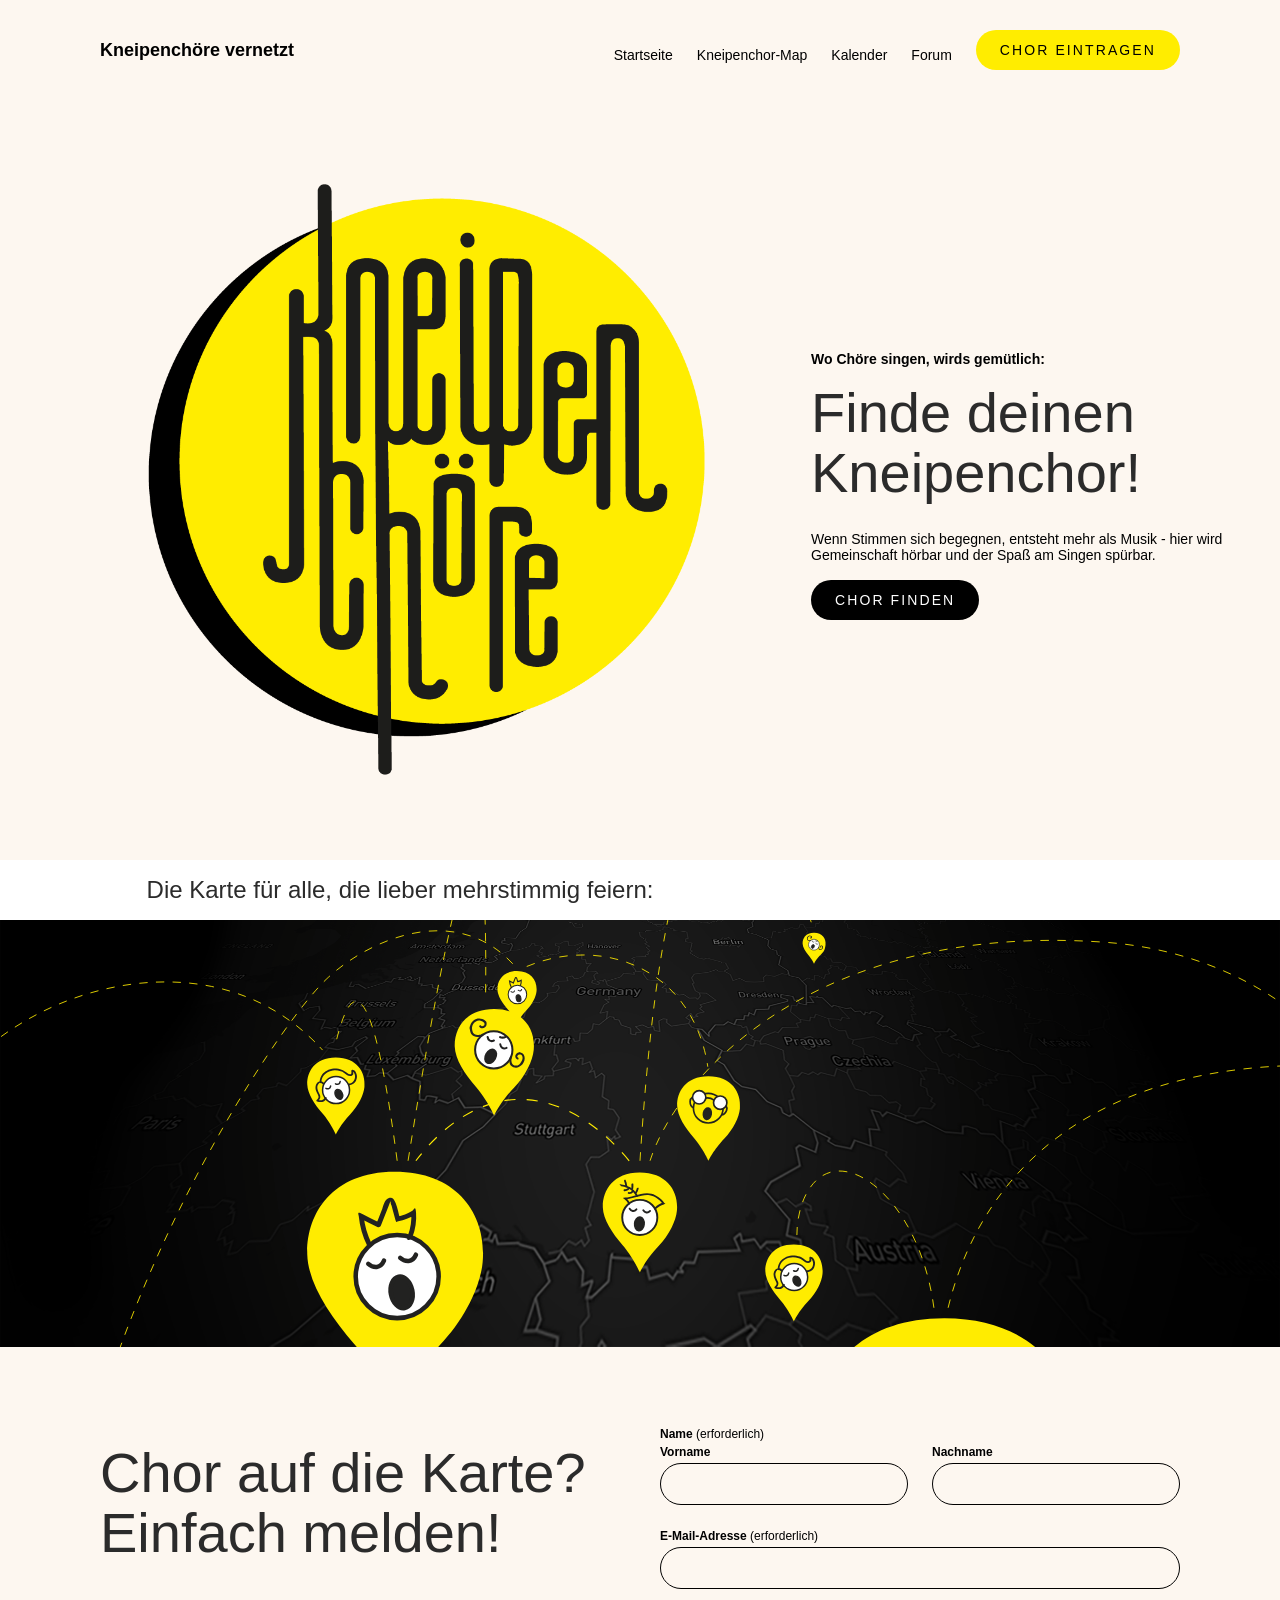
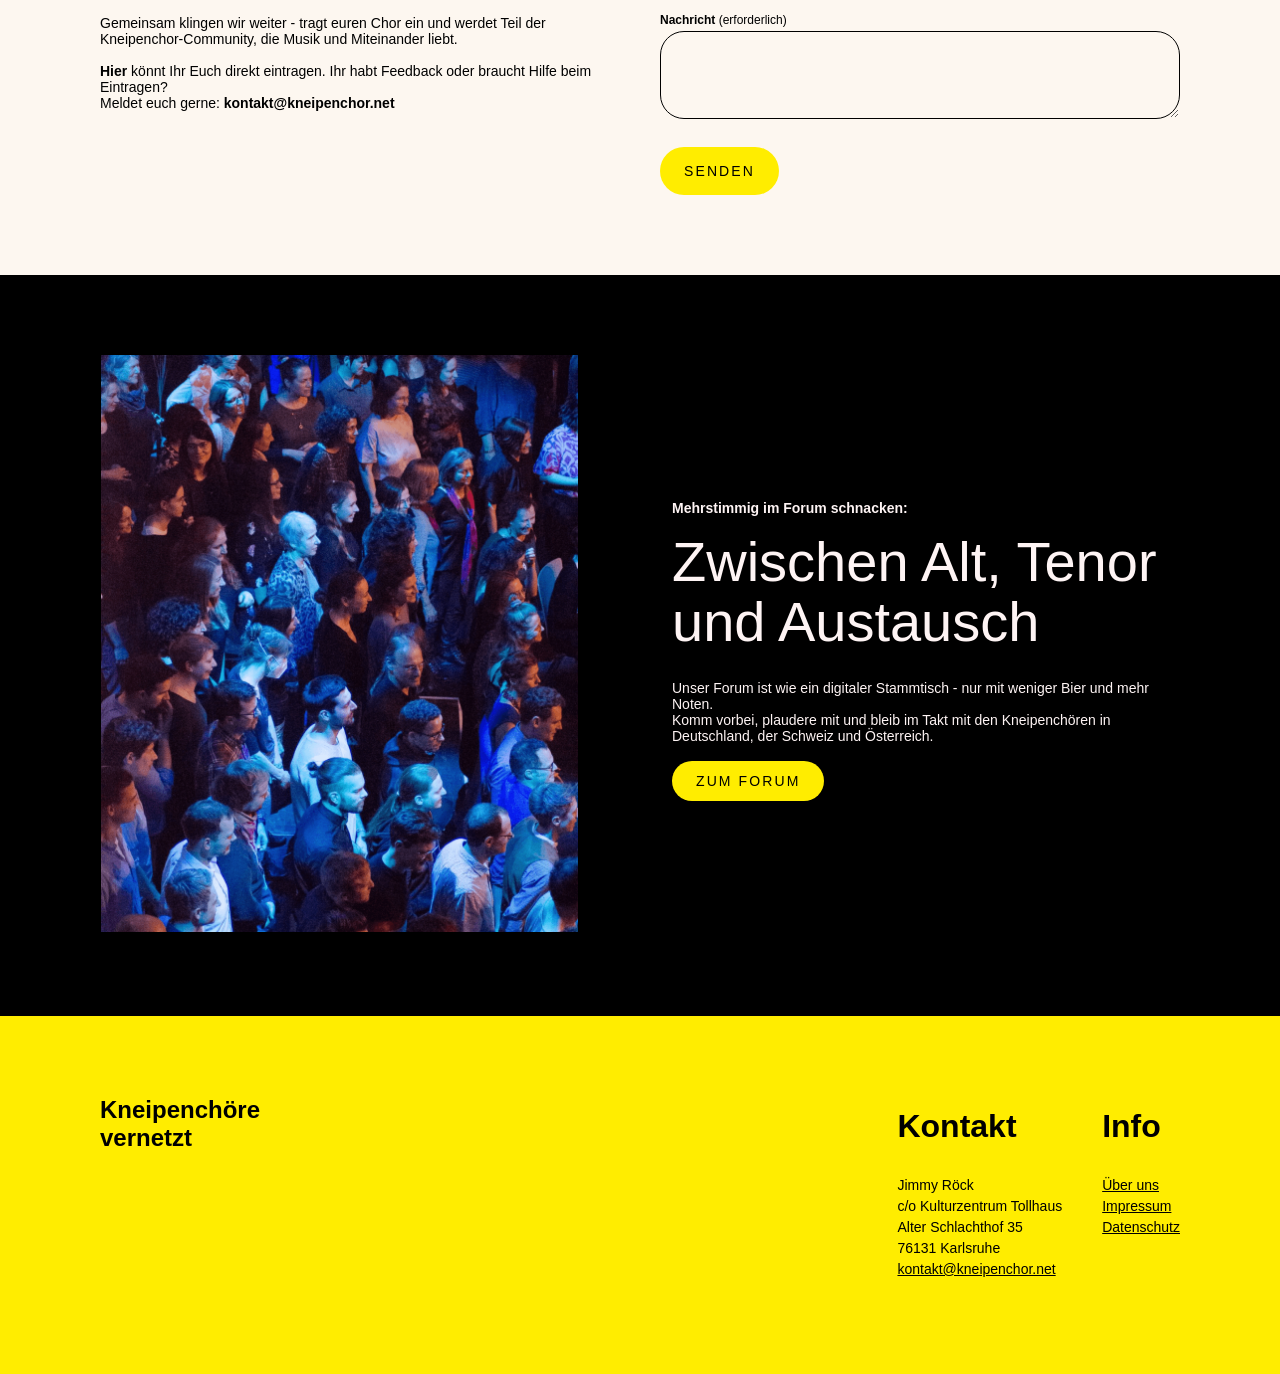
==== commit 94920d63: "Add files via upload" ====
--- a/index.html
+++ b/index.html
@@ -1,376 +1,135 @@
 <!DOCTYPE html>
 <html lang="de">
+<html>
 <head>
-  <meta charset="UTF-8" />
-  <meta name="viewport" content="width=device-width, initial-scale=1.0" />
-  <title>Forum – Kneipenchöre vernetzt</title>
-  <link rel="stylesheet" href="Kneipenchor.css" />
-  <style>
-    .forum-page {
-      max-width: 1120px;
-      margin: 0 auto;
-      padding: 48px 24px 80px;
-    }
-
-    .forum-intro {
-      max-width: 850px;
-      line-height: 1.55;
-    }
-
-    .forum-tabs {
-      display: flex;
-      flex-wrap: wrap;
-      gap: 12px;
-      margin: 30px 0 24px;
-    }
-
-    .forum-tab {
-      border: 2px solid #111;
-      border-radius: 999px;
-      background: transparent;
-      padding: 12px 22px;
-      font-weight: 800;
-      text-transform: uppercase;
-      letter-spacing: .08em;
-      cursor: pointer;
-    }
-
-    .forum-tab.active {
-      background: #ffed00;
-      border-color: #ffed00;
-    }
-
-    .forum-section-box {
-      display: none;
-      background: #fffaf2;
-      border: 1px solid #e8ddcb;
-      border-radius: 22px;
-      padding: 30px;
-    }
-
-    .forum-section-box.active {
-      display: block;
-    }
-
-    .forum-grid {
-      display: grid;
-      grid-template-columns: minmax(0, 1fr) 360px;
-      gap: 28px;
-      align-items: start;
-    }
-
-    .forum-card {
-      background: #fff;
-      border: 1px solid #ded4c2;
-      border-radius: 18px;
-      padding: 20px;
-      margin-bottom: 16px;
-    }
-
-    .forum-card h3 {
-      margin: 0 0 8px;
-    }
-
-    .forum-meta {
-      font-size: .92rem;
-      color: #555;
-      margin: 0 0 12px;
-    }
-
-    .forum-form {
-      display: grid;
-      gap: 14px;
-      background: #fff;
-      border: 1px solid #ded4c2;
-      border-radius: 18px;
-      padding: 20px;
-    }
-
-    .forum-form label {
-      display: grid;
-      gap: 7px;
-      font-weight: 700;
-    }
-
-    .forum-form input,
-    .forum-form textarea {
-      width: 100%;
-      box-sizing: border-box;
-      border: 1.5px solid #111;
-      border-radius: 14px;
-      padding: 12px 14px;
-      background: #fff;
-      font-size: 1rem;
-      font-family: inherit;
-    }
-
-    .forum-form textarea {
-      min-height: 140px;
-      resize: vertical;
-    }
-
-    .forum-button {
-      display: inline-flex;
-      align-items: center;
-      justify-content: center;
-      border-radius: 999px;
-      padding: 14px 24px;
-      background: #ffed00;
-      color: #000;
-      text-decoration: none;
-      font-weight: 800;
-      text-transform: uppercase;
-      letter-spacing: 0.08em;
-      border: 2px solid #ffed00;
-      cursor: pointer;
-      font-family: inherit;
-      font-size: 0.95rem;
-    }
-
-    .forum-button:hover,
-    .forum-button:focus {
-      background: #000;
-      color: #fff;
-      border-color: #000;
-    }
-
-    .forum-note,
-    .forum-message,
-    .forum-error {
-      border-radius: 16px;
-      padding: 16px 18px;
-      margin-top: 18px;
-      border: 1px solid #e8d55b;
-      background: #fff2a8;
-    }
-
-    .forum-error {
-      display: none;
-      background: #ffe1d6;
-      border-color: #e49b88;
-    }
-
-    .forum-message {
-      display: none;
-    }
-
-    .forum-empty {
-      border: 1px dashed #bbb;
-      border-radius: 18px;
-      padding: 20px;
-      background: #fff;
-    }
-
-    .admin-login {
-      background: #fff;
-      border: 1px solid #ded4c2;
-      border-radius: 18px;
-      padding: 20px;
-      margin-bottom: 20px;
-    }
-
-    @media (max-width: 850px) {
-      .forum-grid {
-        grid-template-columns: 1fr;
-      }
-
-      .forum-page {
-        padding: 32px 18px 60px;
-      }
-
-      .forum-section-box {
-        padding: 22px;
-      }
-    }
-  </style>
+  <meta charset="UTF-8">
+  <meta name="viewport" content="width=device-width, initial-scale=1.0">
+  <title>Kneipenchöre vernetzt</title>
+<link rel="stylesheet" href="Kneipenchor.css">
 </head>
 <body>
+
+
+
 <header class="main-header">
-  <button class="hamburger" aria-label="Menü öffnen" aria-expanded="false" type="button">
-    <span class="bar"></span>
-    <span class="bar"></span>
-    <span class="bar"></span>
-  </button>
+   <button class="hamburger" aria-label="Menü öffnen" aria-expanded="false" type="button">
+  <span class="bar"></span>
+  <span class="bar"></span>
+  <span class="bar"></span>
+</button>
 
+  
   <h1 class="site-title">Kneipenchöre vernetzt</h1>
-
+ 
   <nav class="main-nav">
     <ul class="nav-list">
       <li><a href="index.html" class="nav-link">Startseite</a></li>
       <li><a href="Karte.html" class="nav-link">Kneipenchor-Map</a></li>
       <li><a href="kalender.html" class="nav-link">Kalender</a></li>
-      <li><a href="forum.html" class="nav-link active">Forum</a></li>
+      <li><a href="forum.html" class="nav-link">Forum</a></li>
     </ul>
     <a href="eintragen.html" class="register-btn">Chor eintragen</a>
   </nav>
 </header>
 
-<main class="forum-page">
-  <h1>Forum der Kneipenchöre</h1>
-
-  <p class="forum-intro">
-    Hier gibt es zwei Bereiche: ein öffentlich lesbares Forum für alle und ein internes Forum
-    nur für Administrator:innen. Beiträge können nur mit Admin-Passwort erstellt werden.
-  </p>
-
-  <div class="forum-tabs" role="tablist">
-    <button class="forum-tab active" type="button" data-forum-tab="public">Forum für alle</button>
-    <button class="forum-tab" type="button" data-forum-tab="admin">Internes Admin-Forum</button>
-    <button class="forum-tab" type="button" data-forum-tab="request">Admin-Zugang beantragen</button>
-  </div>
-
-  <section class="forum-section-box active" id="forum-public">
-    <h2>Forum für alle</h2>
-    <p>
-      Alle können die Beiträge lesen. Nur Administrator:innen können neue Beiträge veröffentlichen.
-    </p>
-
-    <div class="forum-grid">
-      <div>
-        <h3>Beiträge</h3>
-        <div id="public-posts">
-          <p class="forum-empty">Beiträge werden geladen …</p>
-        </div>
+<main>
+  <section class="hero-section">
+    <img src="Kneipenchoere_LOGO.png" onerror="this.onerror=null;this.src='bilder/Kneipenchoere_LOGO.png';" alt="Kneipenchöre Schriftzug" class="hero-img" />
+    <div class="hero-content">
+      <div class="hero-text-container">
+        <p class="hero-subtitle">Wo Chöre singen, wirds gemütlich:</p>
+        <h2 class="hero-title">Finde deinen<br />Kneipenchor!</h2>
       </div>
-
-      <aside>
-        <h3>Beitrag veröffentlichen</h3>
-        <form class="forum-form" id="public-post-form">
-          <input type="hidden" name="type" value="public" />
-
-          <label>
-            Admin-Passwort
-            <input name="password" type="password" required />
-          </label>
-
-          <label>
-            Autor:in
-            <input name="author" type="text" required />
-          </label>
-
-          <label>
-            Titel
-            <input name="title" type="text" required />
-          </label>
-
-          <label>
-            Beitrag
-            <textarea name="text" required></textarea>
-          </label>
-
-          <button class="forum-button" type="submit">Beitrag veröffentlichen</button>
-        </form>
-        <div class="forum-message" id="public-success">Der Beitrag wurde gespeichert.</div>
-        <div class="forum-error" id="public-error">Der Beitrag konnte nicht gespeichert werden.</div>
-      </aside>
+      <p class="hero-description">
+        Wenn Stimmen sich begegnen, entsteht mehr als Musik - hier wird<br />
+        Gemeinschaft hörbar und der Spaß am Singen spürbar.
+      </p>
+      <a href="Karte.html" class="cta-button">Chor finden</a>
     </div>
   </section>
 
-  <section class="forum-section-box" id="forum-admin">
-    <h2>Internes Admin-Forum</h2>
-    <p>
-      Dieser Bereich ist nur für Administrator:innen. Zum Lesen und Schreiben ist das Admin-Passwort nötig.
-    </p>
+ <section class="map-section" id="veranstaltungen">
+  <div class="map-content">
+    <h2 class="map-title">
+      Die Karte für alle, die lieber mehrstimmig feiern:
+    </h2>
+    <div class="map-image-container">
+      <a href="Karte.html">
+        <img src="kneipenchor_banner.svg" onerror="this.onerror=null;this.src='bilder/kneipenchor_banner.svg';" alt="Vorschaubild zur Karte mit Pins der Kneipenchöre" class="header-img" />
+      </a>
+  
+    </div>
+  </div>
+</section>
 
-    <div class="admin-login" id="admin-login-box">
-      <form class="forum-form" id="admin-login-form">
-        <label>
-          Admin-Passwort
-          <input id="admin-read-password" type="password" required />
-        </label>
-        <button class="forum-button" type="submit">Internes Forum öffnen</button>
-      </form>
-      <div class="forum-error" id="admin-login-error">Das Passwort stimmt nicht.</div>
+
+  <section class="contact-section">
+  <div class="contact-content">
+    <div class="contact-info">
+      <h2 class="contact-title">
+        Chor auf die Karte?<span class="break">Einfach melden!</span>
+      </h2>
+      <p class="contact-description">
+        Gemeinsam klingen wir weiter - tragt euren Chor ein und werdet Teil der Kneipenchor-Community, die Musik und Miteinander liebt.<br><br>
+        <a href="eintragen.html" class="nav-link">Hier</a> könnt Ihr Euch direkt eintragen. Ihr habt Feedback oder braucht Hilfe beim Eintragen?<br>
+        Meldet euch gerne: <strong><a href="mailto:kontakt@kneipenchor.net">kontakt@kneipenchor.net</a></strong>
+      </p>
     </div>
+    <form class="contact-form" action="https://formsubmit.co/kontakt@kneipenchor.net" method="POST">
+  <!-- Formsubmit Hidden Fields -->
+  <input type="hidden" name="_captcha" value="false">
+  <input type="hidden" name="_next" value="/danke.html">
+  <input type="hidden" name="_subject" value="Neue Nachricht vom Kneipenchor-Formular">
+  <input type="text" name="_honey" style="display:none">
 
-    <div class="forum-grid" id="admin-forum-content" style="display:none;">
-      <div>
-        <h3>Interne Beiträge</h3>
-        <div id="admin-posts">
-          <p class="forum-empty">Beiträge werden geladen …</p>
-        </div>
+  <!-- Vor- & Nachname -->
+  <div class="form-group">
+    <label>Name <span class="required">(erforderlich)</span></label>
+    <div class="name-inputs">
+      <div class="input-group">
+        <label for="firstname">Vorname</label>
+        <input type="text" id="firstname" name="Vorname" class="form-input" required />
       </div>
+      <div class="input-group">
+        <label for="lastname">Nachname</label>
+        <input type="text" id="lastname" name="Nachname" class="form-input" required />
+      </div>
+    </div>
+  </div>
 
-      <aside>
-        <h3>Internen Beitrag veröffentlichen</h3>
-        <form class="forum-form" id="admin-post-form">
-          <input type="hidden" name="type" value="admin" />
+  <!-- E-Mail -->
+  <div class="form-group">
+    <label for="email">E-Mail-Adresse <span class="required">(erforderlich)</span></label>
+    <input type="email" id="email" name="Email" class="form-input" required />
+  </div>
 
-          <label>
-            Admin-Passwort
-            <input name="password" id="admin-write-password" type="password" required />
-          </label>
+  <!-- Nachricht -->
+  <div class="form-group">
+    <label for="message">Nachricht <span class="required">(erforderlich)</span></label>
+    <textarea id="message" name="Nachricht" class="form-input" required style="min-height: 88px;"></textarea>
+  </div>
 
-          <label>
-            Autor:in
-            <input name="author" type="text" required />
-          </label>
+  <!-- Absenden -->
+  <button type="submit" class="submit-button">Senden</button>
+</form>
 
-          <label>
-            Titel
-            <input name="title" type="text" required />
-          </label>
+  </div>
+</section>
 
-          <label>
-            Beitrag
-            <textarea name="text" required></textarea>
-          </label>
-
-          <button class="forum-button" type="submit">Internen Beitrag veröffentlichen</button>
-        </form>
-        <div class="forum-message" id="admin-success">Der interne Beitrag wurde gespeichert.</div>
-        <div class="forum-error" id="admin-error">Der interne Beitrag konnte nicht gespeichert werden.</div>
-      </aside>
+  <section class="forum-section" id="forum">
+    <div class="forum-image">
+      <img src="kneipenchor_karlsruhe_forum.png" onerror="this.onerror=null;this.src='bilder/kneipenchor_karlsruhe_forum.png';" alt="Forum illustration" class="forum-img" />
     </div>
-
-    <div class="forum-note">
-      Das Passwort wird nur dafür genutzt, interne Beiträge zu laden und Beiträge zu speichern.
-    </div>
-  </section>
-
-  <section class="forum-section-box" id="forum-request">
-    <h2>Admin-Zugang beantragen</h2>
-    <p>
-      Chöre können hier eine Administrator:innen-Freigabe beantragen.
-      Nach Prüfung bekommt die Person das Admin-Passwort per E-Mail.
-    </p>
-
-    <form class="forum-form" id="admin-request-form">
-      <input type="hidden" name="action" value="requestAdmin" />
-
-      <label>
-        Name
-        <input name="name" type="text" required />
-      </label>
-
-      <label>
-        Chor
-        <input name="chor" type="text" required />
-      </label>
-
-      <label>
-        Stadt
-        <input name="stadt" type="text" required />
-      </label>
-
-      <label>
-        Funktion im Chor
-        <input name="funktion" type="text" placeholder="z. B. Leitung, Organisation, Vorstand" required />
-      </label>
-
-      <label>
-        E-Mail-Adresse
-        <input name="email" type="email" required />
-      </label>
-
-      <button class="forum-button" type="submit">Admin-Zugang beantragen</button>
-    </form>
-
-    <div class="forum-message" id="request-success">
-      Die Anfrage wurde gesendet. Nach der Prüfung bekommt die Person eine E-Mail.
-    </div>
-    <div class="forum-error" id="request-error">
-      Die Anfrage konnte nicht gesendet werden.
+    <div class="forum-content">
+      <div class="forum-text-container">
+        <p class="forum-subtitle">Mehrstimmig im Forum schnacken:</p>
+        <h2 class="forum-title">Zwischen Alt, Tenor und Austausch</h2>
+      </div>
+      <p class="forum-description">
+        Unser Forum ist wie ein digitaler Stammtisch - nur mit weniger Bier und mehr Noten.<br />
+        Komm vorbei, plaudere mit und bleib im Takt mit den Kneipenchören in Deutschland, der Schweiz und Österreich.
+      </p>
+      <a href="forum.html" class="forum-button">Zum Forum</a>
     </div>
   </section>
 </main>
@@ -379,7 +138,6 @@
   <div class="footer-brand">
     <h2 class="footer-title">Kneipenchöre<br>vernetzt</h2>
   </div>
-
   <nav class="footer-nav">
     <div class="footer-sections">
       <section class="footer-section">
@@ -389,239 +147,47 @@
           c/o Kulturzentrum Tollhaus<br>
           Alter Schlachthof 35<br>
           76131 Karlsruhe<br>
-          <a href="mailto:kontakt@kneipenchor.net">kontakt@kneipenchor.net</a>
+           <a href="mailto:kontakt@kneipenchor.net">kontakt@kneipenchor.net</a>
         </p>
       </section>
-
       <section class="footer-section">
         <h3 class="section-title">Info</h3>
-        <p class="section-content">
-          <a href="ueber-uns.html">Über uns</a><br>
-          <a href="impressum.html">Impressum</a><br>
-          <a href="datenschutz.html">Datenschutz</a>
-        </p>
+<p class="section-content">
+  <a href="ueber-uns.html">Über uns</a><br>
+  <a href="impressum.html">Impressum</a><br>
+  <a href="datenschutz.html">Datenschutz</a>
+</p>
       </section>
     </div>
   </nav>
 </footer>
 
-<script>
-  const FORUM_SCRIPT_URL = 'https://script.google.com/macros/s/AKfycbzLdsL_ku_-mO5JOnKd44OSN7qqpZAtZ3ubw_N_5BROrwGmOnfCsJSFEuDEUa-CuVCY/exec';
-
+  <script>
   document.addEventListener('DOMContentLoaded', () => {
     const hamburger = document.querySelector('.hamburger');
     const mainNav = document.querySelector('.main-nav');
 
-    if (hamburger && mainNav) {
-      hamburger.addEventListener('click', (event) => {
-        event.stopPropagation();
-        const isOpen = mainNav.classList.toggle('open');
-        hamburger.setAttribute('aria-expanded', isOpen ? 'true' : 'false');
-        hamburger.classList.toggle('active', isOpen);
-        document.body.style.overflow = isOpen ? 'hidden' : '';
-      });
-
-      document.addEventListener('click', (event) => {
-        const isOpen = mainNav.classList.contains('open');
-
-        if (isOpen && !mainNav.contains(event.target) && !hamburger.contains(event.target)) {
-          mainNav.classList.remove('open');
-          hamburger.classList.remove('active');
-          hamburger.setAttribute('aria-expanded', 'false');
-          document.body.style.overflow = '';
-        }
-      });
-    }
-
-    document.querySelectorAll('[data-forum-tab]').forEach(button => {
-      button.addEventListener('click', () => {
-        document.querySelectorAll('[data-forum-tab]').forEach(b => b.classList.remove('active'));
-        document.querySelectorAll('.forum-section-box').forEach(box => box.classList.remove('active'));
-
-        button.classList.add('active');
-        document.getElementById('forum-' + button.dataset.forumTab).classList.add('active');
-      });
+    // Öffnen / Schließen bei Klick auf Hamburger
+    hamburger.addEventListener('click', (event) => {
+      event.stopPropagation(); // Verhindert Schließen bei eigenem Klick
+      const isOpen = mainNav.classList.toggle('open');
+      hamburger.setAttribute('aria-expanded', isOpen ? 'true' : 'false');
+      hamburger.classList.toggle('active', isOpen);
+      document.body.style.overflow = isOpen ? 'hidden' : '';
     });
 
-    ladeOeffentlicheBeitraege();
-
-    const adminLoginForm = document.getElementById('admin-login-form');
-    const adminPasswordInput = document.getElementById('admin-read-password');
-
-    adminLoginForm.addEventListener('submit', async (event) => {
-      event.preventDefault();
-
-      const password = adminPasswordInput.value.trim();
-      const ok = await ladeInterneBeitraege(password);
-
-      if (ok) {
-        document.getElementById('admin-login-error').style.display = 'none';
-        document.getElementById('admin-login-box').style.display = 'none';
-        document.getElementById('admin-forum-content').style.display = 'grid';
-        document.getElementById('admin-write-password').value = password;
-      } else {
-        document.getElementById('admin-login-error').style.display = 'block';
+    // Schließen bei Klick außerhalb des Menüs
+    document.addEventListener('click', (event) => {
+      const isOpen = mainNav.classList.contains('open');
+      if (isOpen && !mainNav.contains(event.target) && !hamburger.contains(event.target)) {
+        mainNav.classList.remove('open');
+        hamburger.classList.remove('active');
+        hamburger.setAttribute('aria-expanded', 'false');
+        document.body.style.overflow = '';
       }
     });
-
-    document.getElementById('public-post-form').addEventListener('submit', async (event) => {
-      event.preventDefault();
-      await sendeBeitrag(event.target, 'public');
-    });
-
-    document.getElementById('admin-post-form').addEventListener('submit', async (event) => {
-      event.preventDefault();
-      await sendeBeitrag(event.target, 'admin');
-    });
-
-    document.getElementById('admin-request-form').addEventListener('submit', async (event) => {
-      event.preventDefault();
-      await sendeAdminAnfrage(event.target);
-    });
   });
-
-  function ladeDatenPerJsonp(url) {
-    return new Promise((resolve, reject) => {
-      const callbackName = 'forumCallback_' + Date.now() + '_' + Math.floor(Math.random() * 10000);
-
-      window[callbackName] = (daten) => {
-        delete window[callbackName];
-        script.remove();
-        resolve(daten);
-      };
-
-      const script = document.createElement('script');
-      script.src = url + (url.includes('?') ? '&' : '?') + 'callback=' + callbackName + '&_=' + Date.now();
-      script.onerror = () => {
-        delete window[callbackName];
-        script.remove();
-        reject(new Error('Daten konnten nicht geladen werden.'));
-      };
-
-      document.body.appendChild(script);
-    });
-  }
-
-  async function ladeOeffentlicheBeitraege() {
-    const container = document.getElementById('public-posts');
-
-    try {
-      const daten = await ladeDatenPerJsonp(FORUM_SCRIPT_URL + '?action=list&type=public');
-      renderBeitraege(container, daten.beitraege || [], 'Noch keine öffentlichen Beiträge vorhanden.');
-    } catch (error) {
-      container.innerHTML = '<p class="forum-empty">Beiträge konnten nicht geladen werden.</p>';
-    }
-  }
-
-  async function ladeInterneBeitraege(password) {
-    const container = document.getElementById('admin-posts');
-
-    try {
-      const daten = await ladeDatenPerJsonp(
-        FORUM_SCRIPT_URL + '?action=list&type=admin&password=' + encodeURIComponent(password)
-      );
-
-      if (!daten.ok) {
-        return false;
-      }
-
-      renderBeitraege(container, daten.beitraege || [], 'Noch keine internen Beiträge vorhanden.');
-      return true;
-    } catch (error) {
-      return false;
-    }
-  }
-
-  async function sendeBeitrag(form, type) {
-    const success = document.getElementById(type === 'admin' ? 'admin-success' : 'public-success');
-    const error = document.getElementById(type === 'admin' ? 'admin-error' : 'public-error');
-    const button = form.querySelector('button[type="submit"]');
-
-    success.style.display = 'none';
-    error.style.display = 'none';
-    button.disabled = true;
-    button.textContent = 'Wird gespeichert …';
-
-    const formData = new FormData(form);
-
-    try {
-      await fetch(FORUM_SCRIPT_URL, {
-        method: 'POST',
-        mode: 'no-cors',
-        body: formData
-      });
-
-      form.reset();
-      success.style.display = 'block';
-
-      if (type === 'admin') {
-        const password = document.getElementById('admin-read-password').value.trim();
-        document.getElementById('admin-write-password').value = password;
-        await ladeInterneBeitraege(password);
-      } else {
-        await ladeOeffentlicheBeitraege();
-      }
-    } catch (fehler) {
-      error.style.display = 'block';
-    } finally {
-      button.disabled = false;
-      button.textContent = type === 'admin' ? 'Internen Beitrag veröffentlichen' : 'Beitrag veröffentlichen';
-    }
-  }
-
-  async function sendeAdminAnfrage(form) {
-    const success = document.getElementById('request-success');
-    const error = document.getElementById('request-error');
-    const button = form.querySelector('button[type="submit"]');
-
-    success.style.display = 'none';
-    error.style.display = 'none';
-    button.disabled = true;
-    button.textContent = 'Wird gesendet …';
-
-    const formData = new FormData(form);
-
-    try {
-      await fetch(FORUM_SCRIPT_URL, {
-        method: 'POST',
-        mode: 'no-cors',
-        body: formData
-      });
-
-      form.reset();
-      success.style.display = 'block';
-    } catch (fehler) {
-      error.style.display = 'block';
-    } finally {
-      button.disabled = false;
-      button.textContent = 'Admin-Zugang beantragen';
-    }
-  }
-
-  function renderBeitraege(container, beitraege, leerText) {
-    if (!beitraege.length) {
-      container.innerHTML = '<p class="forum-empty">' + escapeHtml(leerText) + '</p>';
-      return;
-    }
-
-    container.innerHTML = beitraege.map(beitrag => `
-      <article class="forum-card">
-        <h3>${escapeHtml(beitrag.titel || 'Ohne Titel')}</h3>
-        <p class="forum-meta">${escapeHtml(beitrag.datum || '')} · ${escapeHtml(beitrag.autor || '')}</p>
-        <p>${escapeHtml(beitrag.text || '').replace(/\n/g, '<br>')}</p>
-      </article>
-    `).join('');
-  }
-
-  function escapeHtml(value) {
-    return String(value || '').replace(/[&<>"']/g, c => ({
-      '&': '&amp;',
-      '<': '&lt;',
-      '>': '&gt;',
-      '"': '&quot;',
-      "'": '&#039;'
-    }[c]));
-  }
 </script>
+  
 </body>
 </html>
